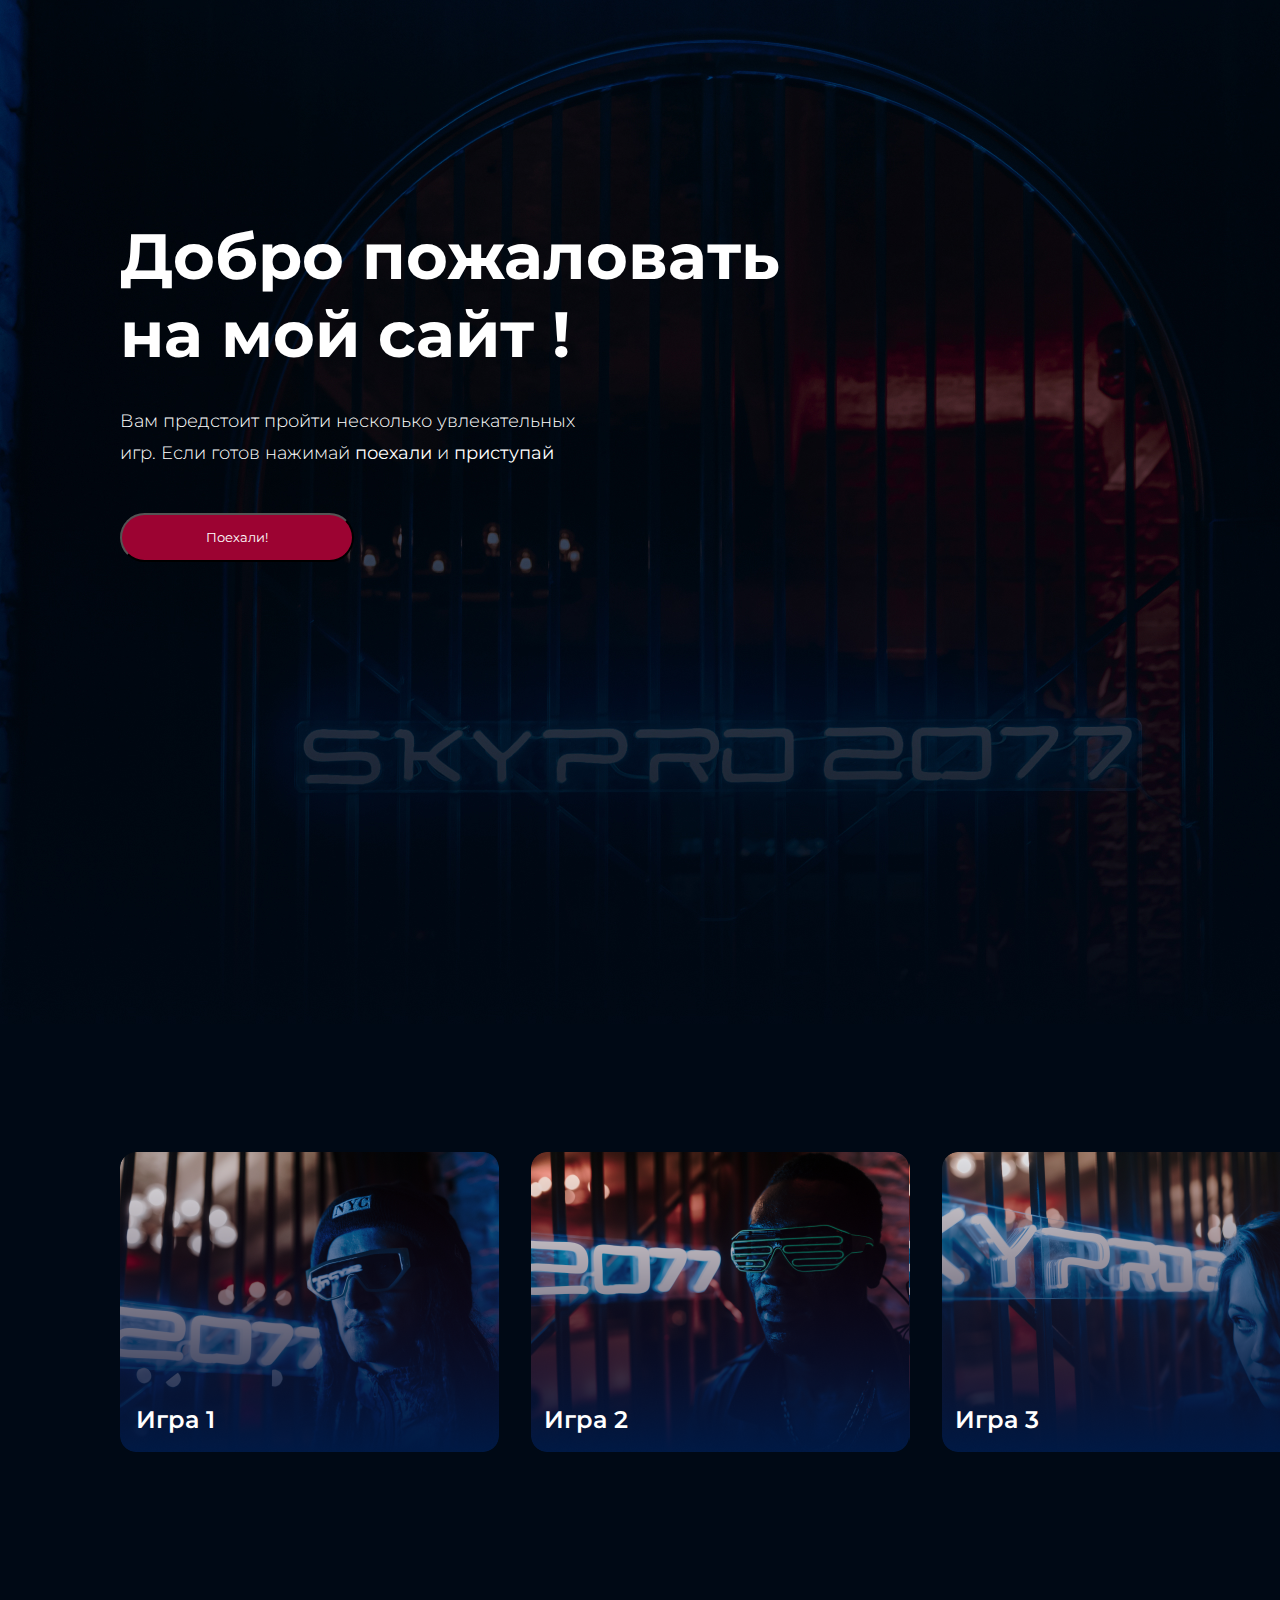
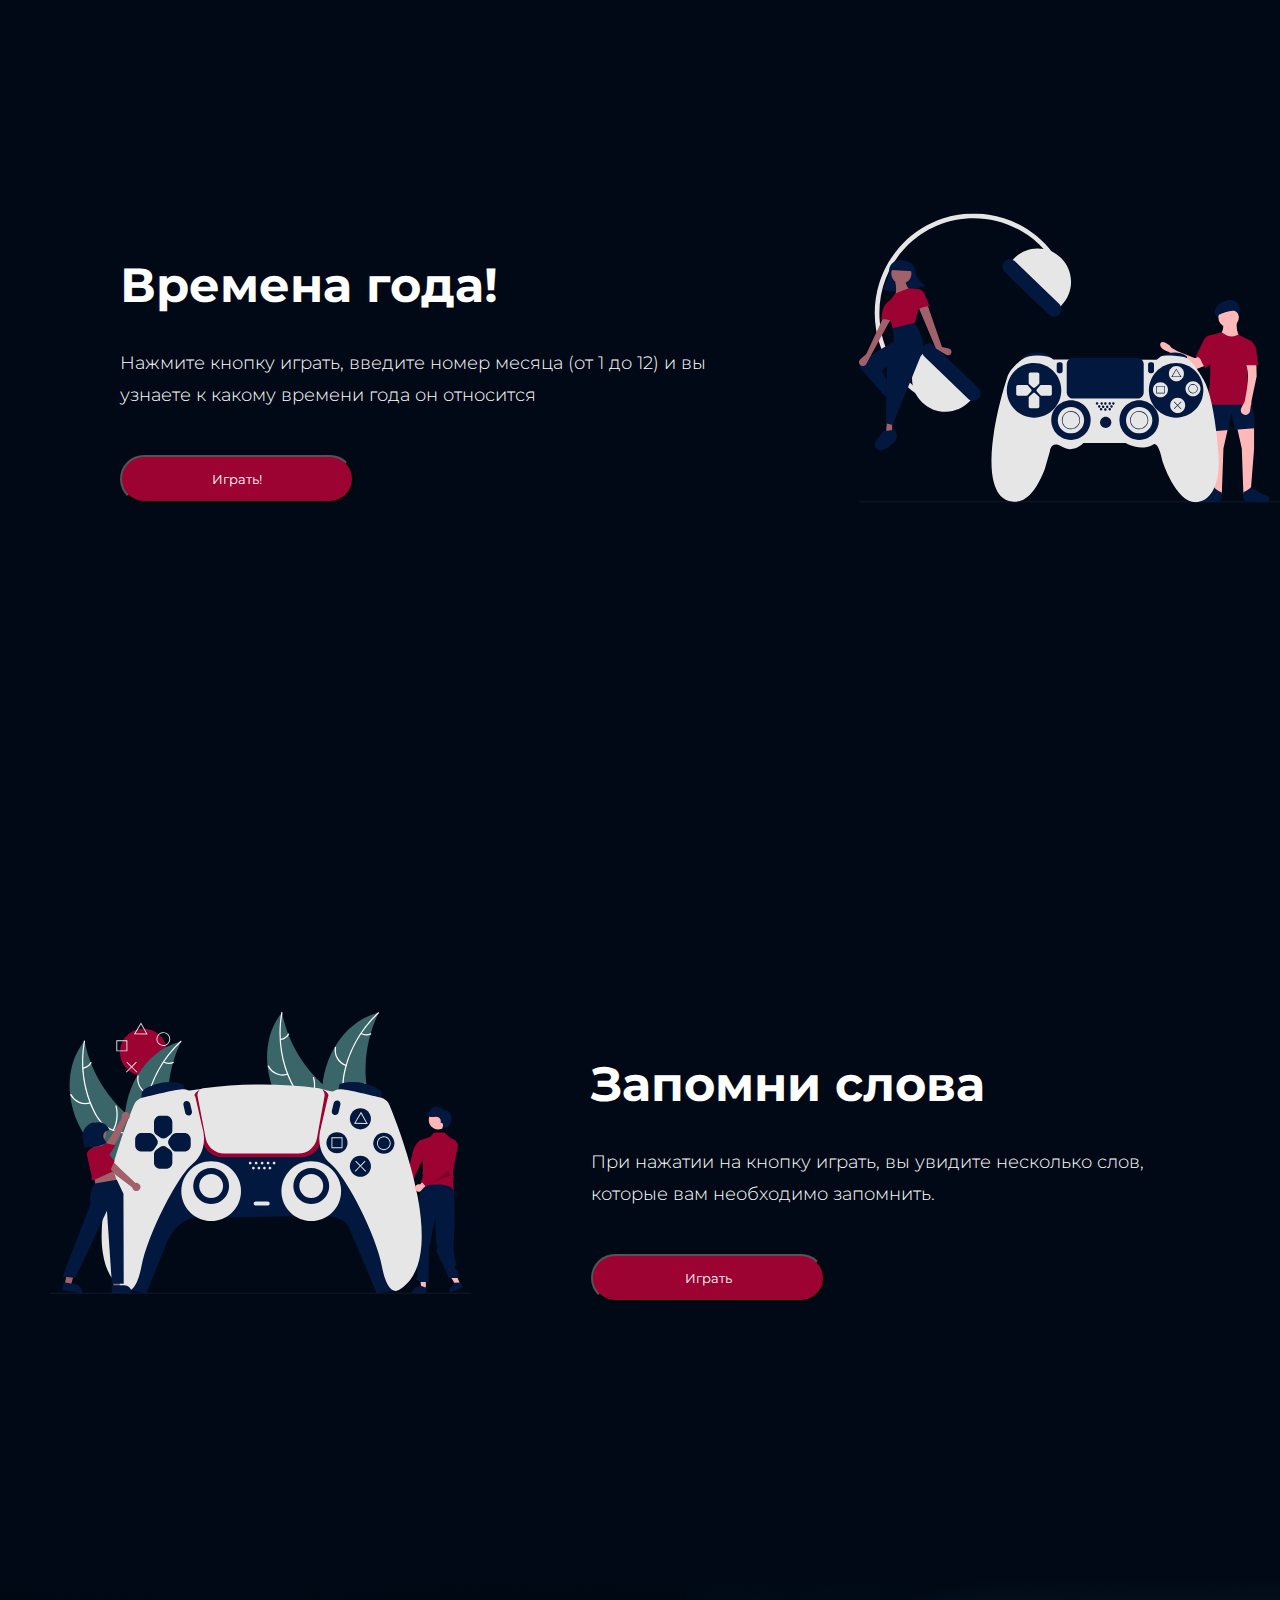
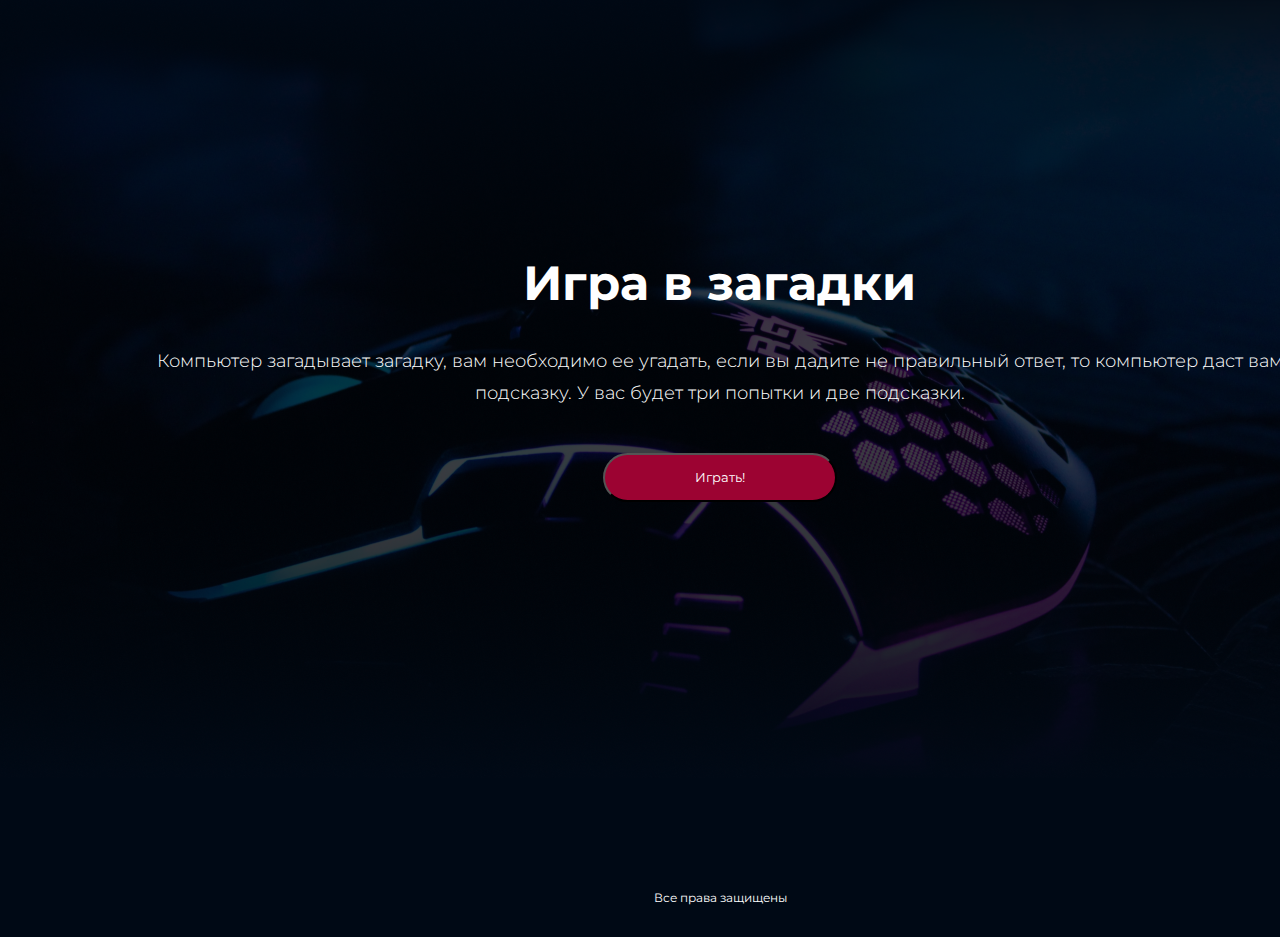
==== hw10/index.html @ 5b57091a "update files" ====
<!DOCTYPE html>
<html lang="en">
<head>
    <meta charset="UTF-8">
    <meta http-equiv="X-UA-Compatible" content="IE=edge">
    <meta name="viewport" content="width=device-width, initial-scale=1.0">
    <title>Базовый JS</title>
    <link rel="preconnect" href="https://fonts.googleapis.com">
    <link rel="preconnect" href="https://fonts.gstatic.com" crossorigin>
    <link href="https://fonts.googleapis.com/css2?family=Montserrat:wght@400;600&display=swap" rel="stylesheet">
    <link rel="stylesheet" href="style.css">
    
</head>

<body>
    <div class="top">
        <div class="top-content">
        <h1 class="top-main">Добро пожаловать на мой сайт !</h1>
        <div class="top-description">
        Вам предстоит пройти несколько увлекательных игр. 
        Если готов нажимай <b>поехали</b> и <b>приступай</b> 
        <button class="top_input">Поехали!</button>
    </div>
    </div>
    </div>

    <div class="main">
        <div class="main-content">
            <div class="main_item main_item_1">Игра 1</div> 
            <div class="main_item main_item_2">Игра 2</div> 
            <div class="main_item main_item_3">Игра 3</div> 
        </div>
    </div>

<div class="game1">
        <div class="top-game">
            <div class="top-game-content">
            <h2 class="top-game-main">Времена года!</h2>
            <div class="top-game-description">
                Нажмите кнопку играть, введите номер месяца 
                (от 1 до 12) и вы узнаете к какому времени 
                года он относится
            <button onclick="" class="top_input">Играть!</button>
            <script src="js/index.js"></script>
        </div>
    </div>
</div>

<div class="logo-game1">
        <svg viewBox="0 0 485 334" fill="none" xmlns="http://www.w3.org/2000/svg">
            <g clip-path="url(#clip0_700_26)">
            <path d="M416.377 139.54C423.062 146.577 430.52 147.7 438.752 142.909C435.298 137.353 434.475 131.309 435.396 124.942H419.36C420.071 130.537 419.88 135.746 416.377 139.54Z" fill="#FFB8B8"/>
            <path d="M442.854 323.699L451.431 319.208L455.16 271.671V246.592L435.396 246.218L440.989 271.297L442.854 323.699Z" fill="#FFB8B8"/>
            <path d="M417.992 323.699L409.415 319.208L405.686 271.671V246.592L425.45 246.218L419.856 271.297L417.992 323.699Z" fill="#FFB8B8"/>
            <path d="M404.817 251.832L425.7 249.961L429.056 230.871L433.158 249.587L455.906 248.089C456.403 238.994 455.141 229.634 452.177 220.016L402.206 218.893L404.817 251.832Z" fill="#03183F"/>
            <path d="M383.111 180.14L357.991 160.724C357.73 160.523 357.443 160.358 357.138 160.233L353.487 158.742C350.555 157.545 344.969 153.561 347.693 149.46C349.89 146.153 358.297 152.077 359.331 154.271C359.658 154.962 360.194 155.531 360.863 155.898L365.968 158.706C366.092 158.774 366.22 158.835 366.351 158.888L385.787 166.795C386.326 167.015 386.909 167.102 387.488 167.049C388.067 166.997 388.625 166.806 389.116 166.494L392.639 164.251C393.141 163.932 393.712 163.74 394.304 163.693C394.896 163.645 395.49 163.743 396.036 163.978C396.581 164.213 397.062 164.577 397.435 165.041C397.809 165.504 398.065 166.051 398.18 166.636L399.344 172.535C399.512 173.385 399.375 174.266 398.957 175.024C398.539 175.781 397.868 176.366 397.062 176.675L386.641 180.661C386.058 180.885 385.427 180.954 384.808 180.863C384.19 180.772 383.606 180.523 383.111 180.14Z" fill="#FFB8B8"/>
            <path d="M387.777 165.994C394.732 164.122 394.002 173.875 399.308 178.67L409.741 170.403L403.698 141.037C402.077 141.502 400.585 142.339 399.342 143.482C398.098 144.625 397.137 146.043 396.533 147.623L387.777 165.994Z" fill="#9C0332"/>
            <path d="M400.715 220.765H453.296C444.786 197.747 445.615 174.074 452.86 149.95C452.982 149.549 452.961 149.118 452.8 148.732C452.639 148.346 452.349 148.028 451.98 147.833L436.887 139.915C430.963 143.784 424.596 142.595 417.869 137.294L401.46 141.786C405.927 168.713 406.054 195.087 400.715 220.765Z" fill="#9C0332"/>
            <path d="M413.862 332.491L391.95 333.423C390.996 333.464 390.06 333.149 389.324 332.539C388.587 331.928 388.102 331.066 387.96 330.118C387.818 329.161 388.036 328.184 388.574 327.381C389.111 326.577 389.928 326.003 390.865 325.773L394.582 324.858L409.19 316.36C411.354 318.609 414.334 320.511 417.977 322.131L418.02 328.106C418.028 329.235 417.599 330.323 416.824 331.141C416.048 331.959 414.986 332.443 413.862 332.491Z" fill="#03183F"/>
            <path d="M484.783 333.5H0.176254V332.298H485L484.783 333.5Z" fill="#3F3D56" fill-opacity="0.4"/>
            <path d="M446.801 332.157L468.714 333.089C469.668 333.13 470.604 332.815 471.34 332.204C472.077 331.594 472.562 330.732 472.704 329.784C472.846 328.827 472.628 327.85 472.09 327.047C471.553 326.243 470.736 325.669 469.799 325.439L466.082 324.524L451.474 316.026C449.31 318.275 446.33 320.177 442.687 321.797L442.644 327.772C442.636 328.901 443.065 329.989 443.84 330.807C444.616 331.625 445.677 332.109 446.801 332.157Z" fill="#03183F"/>
            <path d="M425.7 131.68C432.291 131.68 437.633 126.317 437.633 119.702C437.633 113.087 432.291 107.724 425.7 107.724C419.109 107.724 413.767 113.087 413.767 119.702C413.767 126.317 419.109 131.68 425.7 131.68Z" fill="#FFB8B8"/>
            <path d="M444.346 217.022L440.403 224.716C440.056 225.395 439.855 226.14 439.814 226.903C439.774 227.665 439.895 228.428 440.169 229.14C440.443 229.852 440.864 230.498 441.404 231.036C441.945 231.573 442.592 231.989 443.305 232.257C444.058 232.541 444.866 232.652 445.668 232.581C446.47 232.511 447.246 232.261 447.939 231.85C448.633 231.438 449.225 230.877 449.674 230.206C450.122 229.535 450.416 228.771 450.532 227.972L452.177 216.648L458.144 188.2L457.771 173.977H445.838C449.908 184.556 447.889 200.16 444.346 217.022Z" fill="#FFB8B8"/>
            <path d="M443.973 175.474H460.008L457.681 157.822C457.365 155.428 456.457 153.152 455.04 151.201C453.622 149.25 451.741 147.686 449.567 146.652L443.973 175.474Z" fill="#9C0332"/>
            <path d="M438.387 113.104C438.625 111.504 438.525 109.872 438.093 108.313C437.661 106.755 436.906 105.305 435.879 104.058C433.843 101.64 430.43 99.6609 424.768 100.595C412.415 102.632 408.853 112.954 410.063 115.55C411.273 118.146 414.983 124.164 414.983 124.164C414.983 124.164 412.26 118.207 415.215 116.994C418.17 115.782 429.605 111.005 433.597 113.157C434.726 113.726 435.686 114.586 436.377 115.649C437.068 116.711 437.466 117.939 437.531 119.206L438.387 113.104Z" fill="#03183F"/>
            <path d="M234.139 63.2548L229.341 65.6983C223.815 54.776 216.493 44.867 207.685 36.3878C164.426 -5.35464 95.3993 -3.98991 53.812 39.43C12.2248 82.8499 13.5844 152.134 56.8429 193.877C65.0762 201.838 74.5085 208.445 84.7924 213.457L82.4453 218.316C66.1449 210.372 51.9618 198.649 41.0677 184.115C30.1737 169.581 22.8815 152.653 19.7936 134.731C16.7058 116.809 17.9109 98.4071 23.3094 81.045C28.708 63.6829 38.145 47.8594 50.8407 34.8818C63.5364 21.9042 79.1264 12.1451 96.3226 6.41078C113.519 0.676456 131.828 -0.868477 149.736 1.90363C167.645 4.67573 184.64 11.6853 199.316 22.3532C213.992 33.0211 225.928 47.041 234.139 63.2548Z" fill="#E6E6E6"/>
            <path d="M71.8174 163.721C64.7602 171.089 60.9081 180.97 61.1087 191.189C61.3092 201.407 65.5459 211.128 72.8867 218.211C80.2275 225.295 90.0711 229.161 100.252 228.96C110.433 228.759 120.117 224.506 127.174 217.138L133.784 210.237L78.4273 156.82L71.8174 163.721Z" fill="#E6E6E6"/>
            <path d="M74.7183 152.9C73.1474 154.544 72.2903 156.746 72.335 159.024C72.3797 161.301 73.3225 163.467 74.9566 165.048L125.73 214.042C127.366 215.621 129.561 216.483 131.831 216.438C134.1 216.393 136.259 215.445 137.832 213.802C139.406 212.16 140.264 209.957 140.22 207.679C140.175 205.401 139.23 203.234 137.594 201.655L86.8206 152.661C85.1829 151.084 82.989 150.224 80.7201 150.269C78.4513 150.314 76.2928 151.26 74.7183 152.9Z" fill="#03183F"/>
            <path d="M227.001 112.912L233.611 106.011C240.668 98.6427 244.52 88.7624 244.32 78.5435C244.119 68.3246 239.883 58.6042 232.542 51.5206C228.907 48.0132 224.619 45.2588 219.924 43.4145C215.229 41.5703 210.218 40.6723 205.176 40.772C194.996 40.9733 185.311 45.2258 178.254 52.5939L171.644 59.4952L227.001 112.912Z" fill="#E6E6E6"/>
            <path d="M167.596 55.9295C166.025 57.5734 165.168 59.7755 165.213 62.0528C165.258 64.3301 166.2 66.4966 167.835 68.0771L218.608 117.071C220.245 118.648 222.438 119.509 224.707 119.463C226.976 119.417 229.133 118.469 230.706 116.827C232.278 115.186 233.137 112.984 233.093 110.707C233.049 108.43 232.106 106.264 230.472 104.684L179.699 55.6903C178.061 54.1135 175.867 53.2533 173.598 53.2981C171.329 53.343 169.171 54.2893 167.596 55.9295Z" fill="#03183F"/>
            <path d="M189.014 169.153V165.173C189.014 165.173 206.32 155.402 220.381 165.173V168.791L189.014 169.153Z" fill="#03183F"/>
            <path d="M346.569 169.153V165.173C346.569 165.173 363.875 155.402 377.936 165.173V168.791L346.569 169.153Z" fill="#03183F"/>
            <path d="M240.932 168.792H223.986C223.986 168.792 219.66 163.725 205.239 164.087C190.817 164.449 187.933 168.792 187.933 168.792C187.933 168.792 173.692 178.381 170.447 190.324C170.447 190.324 152.961 242.977 152.6 284.232C152.24 325.487 168.103 331.277 176.396 332.362C184.688 333.448 199.47 332.001 213.891 295.45L220.021 274.099C220.021 274.099 221.102 261.433 234.082 269.395C247.061 277.356 258.598 265.052 258.598 265.052H307.271C307.271 265.052 323.495 275.185 338.277 267.224C338.277 267.224 344.045 259.624 349.453 285.318C349.453 285.318 366.038 338.153 391.636 332.724C417.234 327.296 414.35 283.146 414.35 283.146C414.35 283.146 410.925 215.655 396.864 191.771C396.864 191.771 383.344 166.982 374.33 165.896C374.33 165.896 354.861 162.278 347.29 165.535L342.964 169.153L240.932 168.792Z" fill="#E6E6E6"/>
            <path d="M201.633 235.74C218.957 235.74 233 221.644 233 204.256C233 186.868 218.957 172.772 201.633 172.772C184.31 172.772 170.266 186.868 170.266 204.256C170.266 221.644 184.31 235.74 201.633 235.74Z" fill="#03183F"/>
            <path d="M365.317 235.74C382.64 235.74 396.684 221.644 396.684 204.256C396.684 186.868 382.64 172.772 365.317 172.772C347.994 172.772 333.95 186.868 333.95 204.256C333.95 221.644 347.994 235.74 365.317 235.74Z" fill="#03183F"/>
            <path d="M207.099 197.235L202.917 200.948C202.563 201.261 202.107 201.434 201.635 201.434C201.163 201.434 200.707 201.261 200.353 200.948L196.164 197.235C195.959 197.054 195.795 196.832 195.682 196.582C195.568 196.333 195.509 196.062 195.508 195.788V185.572C195.509 185.056 195.713 184.562 196.077 184.198C196.441 183.833 196.934 183.629 197.447 183.629H205.83C206.343 183.628 206.836 183.832 207.2 184.195C207.564 184.559 207.769 185.053 207.77 185.568V195.781C207.767 196.057 207.706 196.33 207.591 196.581C207.475 196.832 207.307 197.055 207.099 197.235Z" fill="#E6E6E6"/>
            <path d="M207.099 211.273L202.917 207.564C202.563 207.251 202.107 207.078 201.635 207.078C201.163 207.078 200.707 207.251 200.353 207.564L196.164 211.277C195.959 211.458 195.795 211.68 195.682 211.93C195.568 212.179 195.509 212.45 195.508 212.724V222.929C195.507 223.445 195.71 223.939 196.072 224.304C196.435 224.669 196.927 224.875 197.44 224.876H205.83C206.343 224.877 206.836 224.673 207.2 224.309C207.564 223.946 207.769 223.452 207.77 222.936V212.728C207.767 212.451 207.706 212.179 207.591 211.928C207.475 211.677 207.307 211.454 207.099 211.273Z" fill="#E6E6E6"/>
            <path d="M194.642 209.749L198.341 205.544C198.653 205.189 198.825 204.731 198.825 204.258C198.825 203.784 198.653 203.327 198.341 202.971L194.642 198.766C194.462 198.561 194.24 198.396 193.991 198.282C193.743 198.169 193.473 198.109 193.2 198.108H183.033C182.519 198.109 182.027 198.314 181.664 198.679C181.301 199.044 181.097 199.539 181.097 200.055V208.468C181.096 208.984 181.299 209.478 181.661 209.843C182.024 210.209 182.516 210.414 183.029 210.415H193.204C193.477 210.412 193.746 210.351 193.994 210.237C194.242 210.122 194.463 209.956 194.642 209.749Z" fill="#E6E6E6"/>
            <path d="M208.628 209.749L204.936 205.541C204.623 205.186 204.451 204.728 204.451 204.254C204.451 203.78 204.623 203.323 204.936 202.968L208.635 198.763C208.815 198.557 209.037 198.392 209.286 198.278C209.534 198.165 209.804 198.106 210.077 198.104H220.244C220.758 198.103 221.25 198.307 221.614 198.671C221.978 199.034 222.183 199.528 222.184 200.044V208.465C222.185 208.98 221.982 209.475 221.619 209.84C221.257 210.205 220.765 210.411 220.251 210.412H210.081C209.805 210.411 209.534 210.352 209.283 210.238C209.032 210.124 208.809 209.957 208.628 209.749Z" fill="#E6E6E6"/>
            <path d="M244.177 261.433C256.721 261.433 266.89 251.226 266.89 238.635C266.89 226.044 256.721 215.836 244.177 215.836C231.632 215.836 221.463 226.044 221.463 238.635C221.463 251.226 231.632 261.433 244.177 261.433Z" fill="#03183F"/>
            <path d="M322.774 261.433C335.318 261.433 345.488 251.226 345.488 238.635C345.488 226.044 335.318 215.836 322.774 215.836C310.229 215.836 300.06 226.044 300.06 238.635C300.06 251.226 310.229 261.433 322.774 261.433Z" fill="#03183F"/>
            <path d="M244.177 253.834C252.54 253.834 259.319 247.029 259.319 238.635C259.319 230.241 252.54 223.436 244.177 223.436C235.814 223.436 229.034 230.241 229.034 238.635C229.034 247.029 235.814 253.834 244.177 253.834Z" fill="#E6E6E6"/>
            <path d="M244.177 249.129C242.109 249.129 240.087 248.514 238.368 247.361C236.648 246.208 235.308 244.569 234.517 242.651C233.726 240.733 233.519 238.623 233.922 236.587C234.325 234.552 235.321 232.682 236.783 231.214C238.246 229.746 240.109 228.747 242.137 228.342C244.165 227.937 246.267 228.145 248.178 228.939C250.088 229.733 251.721 231.078 252.87 232.804C254.019 234.53 254.632 236.559 254.632 238.635C254.629 241.417 253.526 244.085 251.566 246.052C249.606 248.02 246.949 249.126 244.177 249.129ZM244.177 228.864C242.251 228.864 240.369 229.437 238.768 230.511C237.168 231.584 235.92 233.11 235.183 234.896C234.446 236.681 234.254 238.646 234.629 240.541C235.005 242.436 235.932 244.177 237.293 245.544C238.655 246.91 240.389 247.841 242.278 248.218C244.166 248.595 246.123 248.401 247.902 247.662C249.681 246.922 251.201 245.67 252.271 244.063C253.34 242.456 253.911 240.567 253.911 238.635C253.908 236.044 252.882 233.561 251.057 231.729C249.232 229.897 246.758 228.867 244.177 228.864Z" fill="#03183F"/>
            <path d="M322.774 253.834C331.137 253.834 337.916 247.029 337.916 238.635C337.916 230.241 331.137 223.436 322.774 223.436C314.411 223.436 307.631 230.241 307.631 238.635C307.631 247.029 314.411 253.834 322.774 253.834Z" fill="#E6E6E6"/>
            <path d="M322.774 249.129C320.706 249.129 318.684 248.514 316.965 247.361C315.246 246.208 313.905 244.569 313.114 242.651C312.323 240.733 312.116 238.623 312.519 236.587C312.923 234.552 313.918 232.682 315.381 231.214C316.843 229.746 318.706 228.747 320.734 228.342C322.762 227.937 324.864 228.145 326.775 228.939C328.685 229.733 330.318 231.078 331.467 232.804C332.616 234.53 333.229 236.559 333.229 238.635C333.226 241.417 332.124 244.085 330.163 246.052C328.203 248.019 325.546 249.126 322.774 249.129ZM322.774 228.864C320.848 228.864 318.966 229.437 317.366 230.511C315.765 231.584 314.517 233.11 313.78 234.896C313.043 236.681 312.851 238.646 313.226 240.541C313.602 242.436 314.529 244.177 315.89 245.544C317.252 246.91 318.986 247.841 320.875 248.218C322.763 248.595 324.72 248.401 326.499 247.662C328.278 246.922 329.798 245.67 330.868 244.063C331.937 242.456 332.508 240.567 332.508 238.635C332.505 236.044 331.479 233.561 329.654 231.729C327.829 229.897 325.355 228.867 322.774 228.864Z" fill="#03183F"/>
            <path d="M284.196 247.682C287.78 247.682 290.686 244.765 290.686 241.168C290.686 237.57 287.78 234.654 284.196 234.654C280.612 234.654 277.707 237.57 277.707 241.168C277.707 244.765 280.612 247.682 284.196 247.682Z" fill="#03183F"/>
            <path d="M274.278 220.848C275.06 220.848 275.695 220.212 275.695 219.426C275.695 218.641 275.06 218.004 274.278 218.004C273.495 218.004 272.861 218.641 272.861 219.426C272.861 220.212 273.495 220.848 274.278 220.848Z" fill="#03183F"/>
            <path d="M279.585 220.848C280.367 220.848 281.002 220.212 281.002 219.426C281.002 218.641 280.367 218.004 279.585 218.004C278.802 218.004 278.168 218.641 278.168 219.426C278.168 220.212 278.802 220.848 279.585 220.848Z" fill="#03183F"/>
            <path d="M278.878 227.597C279.661 227.597 280.295 226.961 280.295 226.175C280.295 225.39 279.661 224.753 278.878 224.753C278.096 224.753 277.461 225.39 277.461 226.175C277.461 226.961 278.096 227.597 278.878 227.597Z" fill="#03183F"/>
            <path d="M283.836 227.778C284.632 227.778 285.278 227.13 285.278 226.331C285.278 225.531 284.632 224.883 283.836 224.883C283.039 224.883 282.394 225.531 282.394 226.331C282.394 227.13 283.039 227.778 283.836 227.778Z" fill="#03183F"/>
            <path d="M288.786 227.597C289.568 227.597 290.203 226.961 290.203 226.175C290.203 225.39 289.568 224.753 288.786 224.753C288.003 224.753 287.369 225.39 287.369 226.175C287.369 226.961 288.003 227.597 288.786 227.597Z" fill="#03183F"/>
            <path d="M276.755 224.402C277.537 224.402 278.172 223.765 278.172 222.98C278.172 222.194 277.537 221.558 276.755 221.558C275.972 221.558 275.338 222.194 275.338 222.98C275.338 223.765 275.972 224.402 276.755 224.402Z" fill="#03183F"/>
            <path d="M281.312 224.521C282.108 224.521 282.754 223.873 282.754 223.074C282.754 222.274 282.108 221.626 281.312 221.626C280.515 221.626 279.87 222.274 279.87 223.074C279.87 223.873 280.515 224.521 281.312 224.521Z" fill="#03183F"/>
            <path d="M285.999 224.521C286.795 224.521 287.441 223.873 287.441 223.074C287.441 222.274 286.795 221.626 285.999 221.626C285.202 221.626 284.557 222.274 284.557 223.074C284.557 223.873 285.202 224.521 285.999 224.521Z" fill="#03183F"/>
            <path d="M290.909 224.402C291.692 224.402 292.326 223.765 292.326 222.98C292.326 222.194 291.692 221.558 290.909 221.558C290.127 221.558 289.493 222.194 289.493 222.98C289.493 223.765 290.127 224.402 290.909 224.402Z" fill="#03183F"/>
            <path d="M283.836 220.903C284.632 220.903 285.278 220.254 285.278 219.455C285.278 218.656 284.632 218.008 283.836 218.008C283.039 218.008 282.394 218.656 282.394 219.455C282.394 220.254 283.039 220.903 283.836 220.903Z" fill="#03183F"/>
            <path d="M288.883 220.903C289.68 220.903 290.325 220.254 290.325 219.455C290.325 218.656 289.68 218.008 288.883 218.008C288.087 218.008 287.441 218.656 287.441 219.455C287.441 220.254 288.087 220.903 288.883 220.903Z" fill="#03183F"/>
            <path d="M293.033 220.848C293.815 220.848 294.45 220.212 294.45 219.426C294.45 218.641 293.815 218.004 293.033 218.004C292.25 218.004 291.616 218.641 291.616 219.426C291.616 220.212 292.25 220.848 293.033 220.848Z" fill="#03183F"/>
            <path d="M230.296 171.876C229.629 171.877 228.99 172.143 228.518 172.616C228.046 173.089 227.781 173.731 227.78 174.401V182C227.781 182.67 228.046 183.312 228.518 183.785C228.99 184.258 229.629 184.524 230.296 184.525H232.099C232.765 184.524 233.405 184.258 233.876 183.785C234.348 183.312 234.613 182.67 234.614 182V174.401C234.613 173.731 234.348 173.089 233.876 172.616C233.405 172.143 232.765 171.877 232.099 171.876H230.296Z" fill="#03183F"/>
            <path d="M335.573 171.876C334.906 171.876 334.266 172.143 333.795 172.616C333.323 173.089 333.058 173.731 333.057 174.401V182C333.058 182.67 333.323 183.312 333.795 183.785C334.266 184.258 334.906 184.524 335.573 184.525H337.375C338.042 184.524 338.682 184.258 339.153 183.785C339.625 183.312 339.89 182.67 339.891 182V174.401C339.89 173.731 339.625 173.089 339.153 172.616C338.682 172.143 338.042 171.876 337.375 171.876H335.573Z" fill="#03183F"/>
            <path d="M365.678 193.761C370.457 193.761 374.331 189.873 374.331 185.076C374.331 180.279 370.457 176.391 365.678 176.391C360.899 176.391 357.025 180.279 357.025 185.076C357.025 189.873 360.899 193.761 365.678 193.761Z" fill="#E6E6E6"/>
            <path d="M347.29 212.217C352.069 212.217 355.943 208.329 355.943 203.532C355.943 198.736 352.069 194.847 347.29 194.847C342.511 194.847 338.637 198.736 338.637 203.532C338.637 208.329 342.511 212.217 347.29 212.217Z" fill="#E6E6E6"/>
            <path d="M384.786 211.132C389.565 211.132 393.439 207.243 393.439 202.447C393.439 197.65 389.565 193.761 384.786 193.761C380.007 193.761 376.133 197.65 376.133 202.447C376.133 207.243 380.007 211.132 384.786 211.132Z" fill="#E6E6E6"/>
            <path d="M367.12 230.312C371.899 230.312 375.773 226.423 375.773 221.626C375.773 216.83 371.899 212.941 367.12 212.941C362.341 212.941 358.467 216.83 358.467 221.626C358.467 226.423 362.341 230.312 367.12 230.312Z" fill="#E6E6E6"/>
            <path d="M246.61 166.809C244.677 166.812 242.823 167.584 241.456 168.956C240.089 170.328 239.32 172.189 239.318 174.129V206.518C239.32 208.458 240.089 210.319 241.456 211.691C242.823 213.063 244.677 213.835 246.61 213.838H320.7C322.634 213.835 324.487 213.063 325.855 211.691C327.222 210.319 327.991 208.458 327.993 206.518V174.129C327.991 172.189 327.222 170.328 325.855 168.956C324.487 167.584 322.634 166.812 320.7 166.809H246.61Z" fill="#03183F"/>
            <path d="M371.556 189.057H359.822L365.487 179.31L371.556 189.057ZM361.078 188.333H370.255L365.508 180.71L361.078 188.333Z" fill="#03183F"/>
            <path d="M352.158 207.875H342.423V199.19H352.158V207.875ZM343.144 207.151H351.437V199.913H343.144V207.151Z" fill="#03183F"/>
            <path d="M384.786 207.875C383.717 207.875 382.671 207.556 381.782 206.96C380.892 206.363 380.199 205.516 379.79 204.524C379.38 203.532 379.273 202.441 379.482 201.388C379.691 200.335 380.206 199.367 380.962 198.608C381.718 197.849 382.682 197.332 383.731 197.123C384.78 196.913 385.867 197.021 386.856 197.431C387.844 197.842 388.689 198.538 389.283 199.431C389.877 200.323 390.194 201.373 390.194 202.446C390.193 203.886 389.622 205.265 388.608 206.283C387.595 207.301 386.22 207.873 384.786 207.875ZM384.786 197.742C383.859 197.742 382.953 198.018 382.182 198.535C381.411 199.052 380.811 199.787 380.456 200.646C380.101 201.506 380.008 202.452 380.189 203.364C380.37 204.277 380.816 205.115 381.472 205.773C382.127 206.431 382.963 206.879 383.872 207.061C384.781 207.242 385.723 207.149 386.58 206.793C387.436 206.437 388.168 205.834 388.683 205.06C389.198 204.286 389.473 203.377 389.473 202.446C389.472 201.199 388.977 200.003 388.099 199.121C387.22 198.24 386.029 197.743 384.786 197.742Z" fill="#03183F"/>
            <path d="M363.229 217.299L362.719 217.811L370.831 225.953L371.341 225.442L363.229 217.299Z" fill="#03183F"/>
            <path d="M371.016 217.293L362.725 225.256L363.223 225.779L371.515 217.816L371.016 217.293Z" fill="#03183F"/>
            <path d="M76.6379 84.1163C56.9526 89.5636 35.3964 93.6643 27.6724 87.3026C31.9013 80.2361 34.3405 73.2711 34.5474 66.4326C34.594 63.3037 35.8566 60.3168 38.0659 58.1089C39.5285 56.6906 41.2939 55.6256 43.2281 54.9947C45.1622 54.3639 47.2141 54.1838 49.228 54.4682L54.3368 55.1878C54.5088 55.212 54.6799 55.2395 54.8501 55.2703C57.3022 55.7366 59.5473 56.962 61.2702 58.7744C62.9931 60.5868 64.1073 62.8953 64.4564 65.3758C65.5327 72.791 69.1522 79.2105 76.6379 84.1163Z" fill="#03183F"/>
            <path d="M95.6268 154.467L103.28 156.051C103.864 156.171 104.415 156.422 104.891 156.783C105.367 157.144 105.757 157.607 106.033 158.138C106.309 158.669 106.463 159.256 106.485 159.854C106.507 160.453 106.395 161.049 106.159 161.599C105.931 162.131 105.591 162.607 105.163 162.995C104.736 163.383 104.229 163.674 103.68 163.849C103.13 164.023 102.549 164.077 101.976 164.006C101.404 163.935 100.853 163.742 100.362 163.439L88.6559 156.212L68.7724 109.295L79.071 106.305L95.6268 154.467Z" fill="#A0616A"/>
            <path d="M41.1101 216.03L35.3156 217.722L30.9294 208.629L35.3897 206.296L41.1101 216.03Z" fill="#A0616A"/>
            <path d="M38.1659 254.987L31.0562 253.097L32.1692 240.837L38.2878 241.215L38.1659 254.987Z" fill="#A0616A"/>
            <path d="M38.9074 207.531L31.3772 212.505L2.41556 179.623C1.78735 178.91 1.32345 178.067 1.05686 177.153C0.790277 176.239 0.72756 175.278 0.873163 174.337C1.01877 173.397 1.36911 172.5 1.89929 171.71C2.42946 170.921 3.12643 170.259 3.94061 169.77L40.0197 148.132L45.5457 164.065L26.7592 181.76L38.9074 207.531Z" fill="#03183F"/>
            <path d="M45.2488 224.743C45.23 224.767 45.2111 224.792 45.1921 224.817C44.7108 227.645 43.8656 230.225 41.9779 232.093C41.4183 233.359 40.4134 234.375 39.1552 234.945C37.8969 235.516 36.4734 235.601 35.1565 235.185C33.9146 234.792 32.8471 233.979 32.1366 232.884C31.4261 231.788 31.1168 230.479 31.2615 229.181L32.6686 216.557C36.044 215.778 38.6183 213.851 39.9213 210.103L43.2017 212.345C44.1725 213.004 44.9994 213.854 45.6321 214.843C46.2647 215.833 46.6898 216.942 46.8814 218.102C47.0729 219.262 47.027 220.449 46.7463 221.591C46.4656 222.733 45.9561 223.805 45.2488 224.743Z" fill="#03183F"/>
            <path d="M48.8186 81.4129C55.2196 81.4129 60.4087 76.2045 60.4087 69.7796C60.4087 63.3547 55.2196 58.1463 48.8186 58.1463C42.4176 58.1463 37.2286 63.3547 37.2286 69.7796C37.2286 76.2045 42.4176 81.4129 48.8186 81.4129Z" fill="#A0616A"/>
            <path d="M58.8556 88.3765L40.584 103.565L39.1609 97.3133L42.3501 92.4337C43.2352 87.6462 42.6638 82.3669 41.1429 76.767L53.0639 76.7779C53.5785 81.3033 55.3338 85.2511 58.8556 88.3765Z" fill="#A0616A"/>
            <path d="M63.9998 128.219L39.333 135.76L37.414 126.955C32.7913 120.725 30.7818 115.038 33.8061 110.399L32.2842 103.416C36.6499 99.9654 40.083 96.4354 41.9681 92.7727L57.1447 86.8204L68.3016 87.5094L71.5961 98.5912L63.9998 128.219Z" fill="#9C0332"/>
            <path d="M81.5239 107.544C76.2659 107.488 71.12 109.071 66.7958 112.074L68.3016 87.5094C69.83 87.7143 71.279 88.3151 72.5059 89.2526C73.7329 90.1901 74.6955 91.4321 75.2991 92.8564L81.5239 107.544Z" fill="#9C0332"/>
            <path d="M38.8302 244.149L31.001 242.215L32.1534 175.443L42.6665 163.887L40.3132 149.237L38.7904 132.826L64.4704 126.435C73.1504 142.254 78.3968 156.637 70.7386 165.621L38.8302 244.149Z" fill="#03183F"/>
            <path d="M37.032 266.694C36.9968 266.708 36.9617 266.722 36.9265 266.735C34.6531 269.385 32.1553 271.545 29.0149 272.305C27.6374 273.275 25.9523 273.701 24.2814 273.503C22.6105 273.305 21.0709 272.496 19.9564 271.231C18.9054 270.038 18.3001 268.515 18.244 266.923C18.1879 265.331 18.6845 263.77 19.6489 262.505L29.0222 250.211C33.0341 251.527 36.9283 251.139 40.6358 248.048L42.6568 252.459C43.2582 253.758 43.5894 255.167 43.6302 256.6C43.671 258.032 43.4206 259.458 42.8943 260.79C42.3679 262.123 41.5766 263.333 40.5687 264.348C39.5608 265.363 38.3574 266.162 37.032 266.694Z" fill="#03183F"/>
            <path d="M8.43183 162.498L1.55987 168.404C0.989616 168.894 0.551842 169.52 0.287144 170.226C0.0224452 170.931 -0.060616 171.692 0.0456582 172.437C0.151932 173.183 0.444105 173.89 0.895089 174.493C1.34607 175.095 1.94127 175.574 2.62552 175.884C3.65559 176.35 4.82377 176.407 5.8939 176.042C6.96403 175.677 7.85628 174.919 8.39029 173.919L13.3597 164.616L36.1491 122.872L27.578 121.255L8.43183 162.498Z" fill="#A0616A"/>
            <path d="M37.5223 124.045C33.0711 122.696 28.9015 121.902 25.6678 122.95C26.3457 114.531 27.7427 107.01 32.2842 103.416L38.7402 104.177L37.5223 124.045Z" fill="#9C0332"/>
            <path d="M61.7571 67.0821L36.9682 65.5511L37.2733 60.5749C45.9265 54.7183 54.1895 55.2286 62.0622 62.1058L61.7571 67.0821Z" fill="#03183F"/>
            </g>
            <defs>
            <clipPath id="clip0_700_26">
            <rect width="485" height="333" fill="white" transform="translate(0 0.5)"/>
            </clipPath>
            </defs>
            </svg>
        </div>
</div>


<div class="game2">
        <div class="logo-game2">
            <svg viewBox="0 0 481 322" fill="none" xmlns="http://www.w3.org/2000/svg">
                <g clip-path="url(#clip0_1058_448)">
                <path d="M468.717 311.028L463.966 313.057L453.897 295.651L460.909 292.656L468.717 311.028Z" fill="#FFB6B6"/>
                <path d="M429.462 315.535L424.299 315.535L421.842 295.564H429.463L429.462 315.535Z" fill="#FFB6B6"/>
                <path d="M429.644 320.936L413.765 320.936V320.735C413.766 319.091 414.417 317.515 415.576 316.353C416.735 315.19 418.307 314.538 419.946 314.537H419.946L422.847 312.331L428.258 314.538L429.644 314.538L429.644 320.936Z" fill="#03183F"/>
                <path d="M471.605 314.486L456.998 320.728L456.919 320.542C456.276 319.03 456.259 317.324 456.871 315.8C457.483 314.275 458.673 313.056 460.181 312.412L460.182 312.411L461.987 309.241L467.828 309.144L469.103 308.599L471.605 314.486Z" fill="#03183F"/>
                <path d="M424.397 197.34L416.55 245.255L418.685 252.395L415.883 257.452L419.998 301.862L418.328 305.55L422.995 308.436H432.493L432.997 268.231L435.343 262.328V259.075L440.119 234.559L440.998 262.602L442.388 268.514L441.221 272.724L442.745 275.673L455.813 303.809H466.463L465.639 297.446C467.547 296.477 462.774 293.646 462.316 291.551L463.884 288.013L462.316 281.33L460.878 268.272L462.394 240.707L461.681 203.588C458.105 198.781 454.138 195.073 449.222 194.035L424.397 197.34Z" fill="#03183F"/>
                <path d="M443.508 134.24C449.452 134.24 454.27 129.408 454.27 123.448C454.27 117.488 449.452 112.656 443.508 112.656C437.564 112.656 432.745 117.488 432.745 123.448C432.745 129.408 437.564 134.24 443.508 134.24Z" fill="#FFB6B6"/>
                <path d="M399.134 208.661C398.999 208.055 398.999 207.427 399.134 206.821C399.268 206.215 399.533 205.645 399.91 205.153C400.288 204.661 400.768 204.258 401.318 203.972C401.867 203.686 402.473 203.524 403.091 203.498L407.427 189.046L412.439 195.066L407.554 207.867C407.528 208.912 407.121 209.912 406.41 210.676C405.699 211.44 404.733 211.916 403.695 212.014C402.657 212.112 401.62 211.825 400.779 211.207C399.938 210.589 399.353 209.683 399.134 208.661Z" fill="#FFB6B6"/>
                <path d="M427.258 149.258L425.315 145.698L422.811 146.536C422.811 146.536 420.047 148.325 416.177 155.076C414.387 158.199 410.517 178.223 410.517 178.223L401.473 202.237L410.694 203.801L418.387 184.01L427.307 165.07L427.258 149.258Z" fill="#9C0332"/>
                <path d="M443.109 197.189C450.687 197.189 458.333 198.685 461.464 204.034C461.382 202.871 461.177 200.854 460.964 199.004L460.18 194.033L460.974 189.475L462.023 188.423L460.144 186.539L461.426 177.025L465.657 154.612C465.989 152.848 465.73 151.025 464.921 149.424C464.113 147.823 462.799 146.536 461.185 145.761L457.119 143.801L450.529 137.671L438.608 137.582L434.719 142.652L424.481 146.139L426.199 181.788L425.073 184.423C425.325 184.656 425.858 185.153 426.146 185.473C426.554 185.925 426.034 188.256 425.688 189.605L425.212 193.198L426.71 194.272L424.763 196.578L424.374 199.506C426.307 199.047 434.666 197.189 443.109 197.189Z" fill="#9C0332"/>
                <path d="M446.261 133.712C446.307 133.61 446.353 133.508 446.399 133.406C446.381 133.407 446.364 133.409 446.346 133.41L446.261 133.712Z" fill="#03183F"/>
                <path d="M454.57 113.147C454.059 112.663 453.394 112.375 452.693 112.333C451.997 112.356 451.291 112.986 451.436 113.669C450.157 111.4 448.123 109.654 445.689 108.739C443.255 107.824 440.577 107.797 438.126 108.665C436.396 109.277 434.7 110.501 434.302 112.296C434.264 112.768 434.123 113.225 433.891 113.637C433.69 113.857 433.429 114.014 433.141 114.087C432.852 114.16 432.548 114.147 432.267 114.05L432.25 114.045C432.154 114.012 432.05 114.008 431.952 114.035C431.853 114.062 431.765 114.118 431.699 114.196C431.633 114.273 431.592 114.369 431.58 114.47C431.569 114.572 431.588 114.674 431.636 114.764L432.125 115.68C431.508 115.818 430.867 115.804 430.256 115.64C430.155 115.613 430.048 115.619 429.95 115.655C429.851 115.692 429.767 115.759 429.708 115.846C429.649 115.932 429.618 116.035 429.619 116.141C429.621 116.246 429.655 116.348 429.717 116.433C430.53 117.549 431.592 118.459 432.818 119.09C434.044 119.722 435.4 120.058 436.778 120.072C438.734 120.06 440.709 119.384 442.613 119.835C443.349 120.01 444.037 120.347 444.626 120.823C445.215 121.299 445.691 121.901 446.018 122.585C446.344 123.269 446.514 124.018 446.515 124.777C446.516 125.535 446.347 126.284 446.021 126.969C446.606 126.328 447.736 126.48 448.334 127.108C448.61 127.445 448.813 127.835 448.932 128.253C449.051 128.672 449.084 129.111 449.027 129.542C448.867 130.864 448.476 132.148 447.871 133.333C450.183 133.262 452.418 132.48 454.273 131.095C456.129 129.709 457.516 127.786 458.246 125.584C458.977 123.383 459.016 121.01 458.358 118.786C457.701 116.562 456.378 114.593 454.57 113.147H454.57Z" fill="#03183F"/>
                <path d="M106.736 72.8543C121.514 72.8543 133.494 60.8417 133.494 46.0234C133.494 31.2051 121.514 19.1925 106.736 19.1925C91.9581 19.1925 79.9782 31.2051 79.9782 46.0234C79.9782 60.8417 91.9581 72.8543 106.736 72.8543Z" fill="#9C0332"/>
                <path d="M31.5305 125.837C18.1042 96.0585 18.5993 58.3124 39.4363 33.1837C46.4075 68.0287 65.4456 99.2782 93.1823 121.403C103.91 129.897 116.724 138.224 119.654 151.611C121.478 159.941 118.893 168.752 114.425 176.008C109.956 183.264 103.727 189.233 97.5687 195.116L96.8778 197.129C70.0816 178.526 44.9567 155.616 31.5305 125.837Z" fill="#3A6569"/>
                <path d="M40.0163 33.5471C35.2209 59.8773 38.7833 87.9143 50.4391 112.038C52.959 117.253 55.968 122.324 59.9965 126.519C64.0269 130.715 68.8457 133.357 74.3892 134.98C79.4571 136.463 84.8123 137.393 89.4323 140.086C94.3019 142.924 97.324 147.688 98.5013 153.15C99.9417 159.833 98.9014 166.637 97.6534 173.255C96.2678 180.603 94.7125 188.213 96.7204 195.6C96.9636 196.495 95.5645 196.821 95.3216 195.927C91.8282 183.076 98.6202 170.401 97.6708 157.48C97.2278 151.451 94.9701 145.519 89.8147 142.026C85.3065 138.971 79.7849 138.008 74.6407 136.55C69.2391 135.02 64.3881 132.681 60.2603 128.803C56.0377 124.835 52.8247 119.872 50.1829 114.744C44.2248 103.179 40.2972 90.4376 38.2192 77.609C35.8297 62.8642 35.9732 47.8182 38.6435 33.122C38.8092 32.2125 40.1808 32.6435 40.0162 33.5471H40.0163Z" fill="white"/>
                <path d="M46.2378 104.397C41.8881 105.795 37.1845 105.597 32.967 103.838C28.7495 102.079 25.2927 98.8748 23.214 94.7965C22.7962 93.9699 24.0577 93.2801 24.476 94.1078C26.4047 97.9091 29.625 100.894 33.5557 102.523C37.4864 104.153 41.8685 104.32 45.9111 102.994C46.79 102.707 47.1116 104.111 46.2378 104.397H46.2378Z" fill="white"/>
                <path d="M71.7209 134.567C76.0673 126.28 77.1393 116.656 74.7232 107.612C74.4831 106.716 75.8821 106.39 76.122 107.284C78.6187 116.7 77.4828 126.714 72.9409 135.327C72.5074 136.148 71.2897 135.383 71.7208 134.567H71.7209Z" fill="white"/>
                <path d="M37.6762 63.3321C39.4716 63.1429 41.192 62.5095 42.6829 61.4888C44.1739 60.4681 45.3886 59.0921 46.2182 57.4843C46.641 56.6586 47.8584 57.4242 47.4382 58.2445C46.5135 60.0166 45.1701 61.5346 43.5253 62.666C41.8805 63.7973 39.9845 64.5076 38.0028 64.7347C37.8178 64.7718 37.6257 64.7369 37.4654 64.637C37.3052 64.5372 37.1889 64.3799 37.1401 64.1971C37.0978 64.0112 37.1304 63.816 37.2307 63.6541C37.3311 63.4921 37.4912 63.3764 37.6762 63.3321V63.3321Z" fill="white"/>
                <path d="M149.785 33.4755C149.536 33.9986 149.286 34.5217 149.043 35.0556C145.725 42.1063 142.985 49.4155 140.848 56.9112C140.674 57.4881 140.506 58.0754 140.349 58.6561C135.393 76.7699 133.834 95.6489 135.752 114.333C136.521 121.768 137.854 129.132 139.738 136.364C142.341 146.351 145.955 156.971 145.14 166.944C145.066 167.985 144.928 169.021 144.727 170.045L99.3805 197.818C99.2458 197.829 99.117 197.851 98.9818 197.863L97.2218 199.055C97.0987 198.689 96.9788 198.306 96.8556 197.94C96.7833 197.728 96.7211 197.51 96.6488 197.298C96.6038 197.154 96.5592 197.01 96.5104 196.884C96.4953 196.836 96.4806 196.788 96.4718 196.751C96.423 196.624 96.3911 196.501 96.3486 196.385C95.6726 194.249 95.0104 192.105 94.362 189.952C94.3557 189.941 94.3557 189.941 94.3595 189.925C89.4609 173.51 85.8859 156.54 84.9931 139.566C84.9664 139.056 84.9329 138.535 84.927 138.011C84.5669 130.358 84.8313 122.688 85.7174 115.078C86.216 110.912 86.9245 106.775 87.8404 102.681C90.227 92.1081 94.2573 81.9775 99.7836 72.6604C110.803 54.0886 127.623 39.2573 148.208 33.8715C148.735 33.7341 149.252 33.6025 149.785 33.4755Z" fill="#3A6569"/>
                <path d="M150.035 34.1149C130.396 52.2431 116.407 76.7797 111.229 103.078C110.109 108.763 109.467 114.628 110.165 120.41C110.863 126.194 113.125 131.212 116.576 135.855C119.732 140.099 123.45 144.074 125.521 149.013C127.705 154.22 127.258 159.847 124.918 164.919C122.056 171.125 117.14 175.929 112.17 180.46C106.652 185.49 100.84 190.628 98.0084 197.738C97.6653 198.599 96.3523 198.015 96.6949 197.155C101.622 184.785 114.656 178.765 121.656 167.875C124.922 162.794 126.681 156.695 124.662 150.793C122.897 145.632 119.066 141.53 115.834 137.26C112.44 132.777 109.971 127.982 109.004 122.393C108.015 116.676 108.429 110.773 109.399 105.084C111.586 92.253 116.1 79.7084 122.144 68.211C129.089 54.9955 138.238 43.0688 149.194 32.9468C149.872 32.3206 150.709 33.4928 150.035 34.1149L150.035 34.1149Z" fill="white"/>
                <path d="M112.462 94.4406C108.15 92.9307 104.513 89.933 102.201 85.9827C99.8899 82.0324 99.054 77.3868 99.843 72.8756C100.006 71.9633 101.427 72.1741 101.264 73.0876C100.522 77.2871 101.301 81.6144 103.461 85.2885C105.621 88.9625 109.019 91.7414 113.043 93.1235C113.917 93.4249 113.331 94.7402 112.462 94.4406H112.462Z" fill="white"/>
                <path d="M114.694 133.914C123.139 129.922 129.774 122.884 133.275 114.205C133.621 113.344 134.934 113.928 134.589 114.788C130.929 123.813 124.009 131.122 115.211 135.257C114.373 135.651 113.859 134.305 114.694 133.914L114.694 133.914Z" fill="white"/>
                <path d="M130.283 56.4839C131.83 57.4168 133.584 57.9497 135.387 58.0348C137.19 58.12 138.986 57.7547 140.614 56.9717C141.447 56.5677 141.96 57.9139 141.132 58.3153C139.329 59.1719 137.345 59.5729 135.353 59.4833C133.36 59.3936 131.42 58.8161 129.701 57.8011C129.531 57.719 129.399 57.5751 129.331 57.3986C129.263 57.2222 129.264 57.0264 129.335 56.851C129.413 56.677 129.556 56.5408 129.734 56.4721C129.911 56.4034 130.108 56.4076 130.283 56.4839V56.4839Z" fill="white"/>
                <path d="M257.137 93.2194C243.71 63.4405 244.205 25.6944 265.042 0.565674C272.014 35.4107 291.052 66.6601 318.788 88.785C329.516 97.2788 342.33 105.606 345.261 118.993C347.084 127.323 344.499 136.134 340.031 143.39C335.562 150.646 329.333 156.615 323.175 162.498L322.484 164.511C295.688 145.908 270.563 122.998 257.137 93.2194Z" fill="#3A6569"/>
                <path d="M265.622 0.929038C260.827 27.2593 264.389 55.2962 276.045 79.4197C278.565 84.6351 281.574 89.7058 285.603 93.9005C289.633 98.097 294.452 100.739 299.995 102.362C305.063 103.845 310.418 104.775 315.038 107.468C319.908 110.306 322.93 115.07 324.107 120.532C325.548 127.215 324.507 134.019 323.259 140.637C321.874 147.985 320.318 155.595 322.326 162.982C322.57 163.877 321.17 164.203 320.928 163.309C317.434 150.458 324.226 137.783 323.277 124.862C322.834 118.833 320.576 112.901 315.421 109.408C310.912 106.353 305.391 105.39 300.247 103.932C294.845 102.402 289.994 100.063 285.866 96.1849C281.644 92.2174 278.431 87.2539 275.789 82.126C269.831 70.5612 265.903 57.8195 263.825 44.9909C261.436 30.2462 261.579 15.2002 264.25 0.503953C264.415 -0.405584 265.787 0.0254677 265.622 0.929038H265.622Z" fill="white"/>
                <path d="M271.844 71.7789C267.494 73.1767 262.791 72.9787 258.573 71.2201C254.356 69.4615 250.899 66.2569 248.82 62.1786C248.402 61.352 249.664 60.6622 250.082 61.4899C252.011 65.2912 255.231 68.276 259.162 69.9055C263.093 71.535 267.475 71.702 271.517 70.3763C272.396 70.0892 272.718 71.4935 271.844 71.7789V71.7789Z" fill="white"/>
                <path d="M297.327 101.949C301.673 93.6623 302.745 84.0377 300.329 74.994C300.089 74.0982 301.488 73.7717 301.728 74.6665C304.225 84.0823 303.089 94.0959 298.547 102.709C298.113 103.53 296.896 102.765 297.327 101.949H297.327Z" fill="white"/>
                <path d="M263.282 30.714C265.078 30.5248 266.798 29.8914 268.289 28.8708C269.78 27.8501 270.995 26.4741 271.824 24.8663C272.247 24.0405 273.464 24.8061 273.044 25.6265C272.12 27.3986 270.776 28.9166 269.131 30.0479C267.487 31.1793 265.591 31.8895 263.609 32.1166C263.424 32.1538 263.232 32.1188 263.072 32.019C262.911 31.9191 262.795 31.7619 262.746 31.5791C262.704 31.3932 262.736 31.198 262.837 31.036C262.937 30.874 263.097 30.7583 263.282 30.714V30.714Z" fill="white"/>
                <path d="M375.391 0.857422C375.142 1.38056 374.892 1.90371 374.649 2.43754C371.331 9.48822 368.591 16.7975 366.454 24.2932C366.28 24.8701 366.112 25.4573 365.955 26.0381C360.999 44.1519 359.44 63.0309 361.358 81.7153C362.127 89.1495 363.46 96.5143 365.344 103.746C367.947 113.733 371.561 124.353 370.746 134.326C370.672 135.367 370.534 136.403 370.333 137.427L324.986 165.2C324.852 165.211 324.723 165.233 324.588 165.245L322.828 166.437C322.705 166.071 322.585 165.688 322.462 165.322C322.389 165.11 322.327 164.892 322.255 164.68C322.21 164.536 322.165 164.392 322.116 164.266C322.101 164.218 322.087 164.17 322.078 164.133C322.029 164.006 321.997 163.883 321.955 163.766C321.279 161.631 320.616 159.487 319.968 157.334C319.962 157.323 319.962 157.323 319.966 157.307C315.067 140.892 311.492 123.922 310.599 106.948C310.572 106.438 310.539 105.917 310.533 105.393C310.173 97.74 310.437 90.0699 311.323 82.4598C311.822 78.2942 312.531 74.1567 313.446 70.063C315.833 59.4901 319.863 49.3594 325.39 40.0424C336.409 21.4706 353.229 6.63924 373.814 1.25342C374.341 1.11603 374.858 0.984437 375.391 0.857422Z" fill="#3A6569"/>
                <path d="M375.641 1.49697C356.002 19.6252 342.013 44.1618 336.835 70.4597C335.715 76.1453 335.073 82.0105 335.771 87.7918C336.469 93.5756 338.731 98.5941 342.182 103.237C345.338 107.481 349.056 111.456 351.128 116.395C353.311 121.602 352.864 127.229 350.525 132.301C347.662 138.507 342.746 143.311 337.776 147.842C332.258 152.872 326.447 158.01 323.615 165.12C323.271 165.981 321.958 165.397 322.301 164.537C327.228 152.167 340.262 146.147 347.262 135.257C350.528 130.176 352.287 124.077 350.268 118.175C348.503 113.014 344.672 108.912 341.44 104.643C338.046 100.159 335.577 95.3638 334.61 89.775C333.621 84.058 334.036 78.1552 335.005 72.4659C337.192 59.6351 341.706 47.0905 347.75 35.593C354.695 22.3776 363.844 10.4509 374.8 0.328847C375.478 -0.29736 376.315 0.874868 375.641 1.49698L375.641 1.49697Z" fill="white"/>
                <path d="M338.068 61.8225C333.756 60.3127 330.119 57.3149 327.808 53.3646C325.496 49.4143 324.66 44.7688 325.449 40.2575C325.612 39.3453 327.033 39.5561 326.87 40.4695C326.128 44.669 326.907 48.9963 329.067 52.6704C331.227 56.3445 334.625 59.1233 338.649 60.5054C339.523 60.8068 338.937 62.1222 338.068 61.8225H338.068Z" fill="white"/>
                <path d="M340.3 101.296C348.745 97.3037 355.38 90.2661 358.881 81.5866C359.227 80.7264 360.541 81.3104 360.195 82.1696C356.535 91.1949 349.615 98.5044 340.817 102.639C339.979 103.033 339.465 101.687 340.3 101.296L340.3 101.296Z" fill="white"/>
                <path d="M355.889 23.866C357.436 24.7988 359.19 25.3318 360.993 25.4169C362.796 25.502 364.592 25.1367 366.22 24.3538C367.054 23.9498 367.566 25.296 366.738 25.6974C364.935 26.554 362.951 26.955 360.959 26.8654C358.966 26.7757 357.026 26.1982 355.307 25.1831C355.137 25.1011 355.005 24.9572 354.937 24.7807C354.869 24.6043 354.87 24.4084 354.941 24.2331C355.019 24.0591 355.162 23.9229 355.34 23.8542C355.517 23.7855 355.714 23.7897 355.889 23.866Z" fill="white"/>
                <path d="M86.0119 314.07L90.9683 317.919L110.239 321.271L131.658 267.883C131.658 267.883 144.774 226.738 181.501 235.155L299.551 233.051C299.551 233.051 335.796 229.326 341.786 246.466C342.921 249.713 373.529 321.435 373.529 321.435L394.988 318.398L392.416 257.251L341.448 138.616L252.855 133.07L161.564 139.406L86.0119 314.07Z" fill="#03183F"/>
                <path d="M184.124 238.838C202.959 238.838 218.228 223.528 218.228 204.642C218.228 185.756 202.959 170.445 184.124 170.445C165.29 170.445 150.021 185.756 150.021 204.642C150.021 223.528 165.29 238.838 184.124 238.838Z" fill="#E6E6E6"/>
                <path d="M298.501 238.838C317.336 238.838 332.605 223.528 332.605 204.642C332.605 185.756 317.336 170.445 298.501 170.445C279.667 170.445 264.398 185.756 264.398 204.642C264.398 223.528 279.667 238.838 298.501 238.838Z" fill="#E6E6E6"/>
                <path d="M144.25 92.583L158.292 89.8221C158.292 89.8221 264.014 74.6957 330.838 92.583L325.784 106.788L148.972 105.735L144.25 92.583Z" fill="#E6E6E6"/>
                <path d="M286.795 165.973H197.073C186.179 165.973 176.764 158.41 174.686 147.988L164.867 98.7433C164.649 97.6687 164.658 96.5604 164.892 95.4893C165.126 94.4182 165.58 93.4078 166.226 92.5226C166.901 91.5939 167.759 90.8143 168.747 90.2322C169.735 89.6501 170.832 89.2779 171.97 89.1387C219.291 83.2489 266.149 83.2389 311.243 89.1081C312.364 89.2459 313.446 89.6136 314.42 90.1885C315.394 90.7634 316.239 91.5331 316.904 92.4497C317.545 93.3221 318 94.3174 318.242 95.3739C318.483 96.4303 318.504 97.5252 318.305 98.5904L309.241 147.684C307.285 158.282 297.845 165.973 286.795 165.973Z" fill="#9C0332"/>
                <path d="M104.338 100.6L104.729 93.5532C104.79 92.4553 105.115 91.3886 105.677 90.4443C106.239 89.5 107.02 88.7063 107.955 88.1312C113.62 84.6463 128.901 76.9737 148.403 80.9957C149.772 81.2799 151.021 81.9801 151.98 83.001C152.938 84.0219 153.56 85.3141 153.761 86.7019L154.283 90.3686L104.338 100.6Z" fill="#03183F"/>
                <path d="M379.337 100.6L329.392 90.3687L330.231 84.4778C330.328 83.7822 330.63 83.1315 331.098 82.6094C331.567 82.0872 332.18 81.7175 332.86 81.5478C355.35 75.8884 372.564 85.9387 377.305 89.1539C377.755 89.4602 378.129 89.866 378.397 90.3401C378.666 90.8142 378.822 91.3439 378.854 91.8882L379.337 100.6Z" fill="#03183F"/>
                <path d="M88.4802 318.665C87.2766 318.678 86.0946 318.345 85.0742 317.704C71.7012 309.874 63.3639 295.525 60.313 275.066C57.7929 258.168 58.8453 236.957 63.4408 212.023C71.5882 167.817 88.6644 123.63 95.628 106.684C96.5505 104.448 97.9841 102.46 99.8132 100.88C101.642 99.3008 103.816 98.1743 106.158 97.5913C120.514 94.0507 145.575 88.1111 152.12 88.1111C161.089 88.1111 165.942 96.5772 165.99 96.6627L166.017 96.7326L173.893 130.982V131.476C178.239 146.219 175.01 156.868 171.534 163.206C167.761 170.086 162.879 173.521 162.83 173.555C155.165 179.407 142.675 198.258 130.246 222.747C117.329 248.195 107.754 273.305 104.633 289.918C100.812 310.251 95.212 316.476 91.1865 318.117C90.3286 318.475 89.4093 318.661 88.4802 318.665V318.665Z" fill="#E6E6E6"/>
                <path d="M283.838 161.765H199.062C194.059 161.758 189.213 160.009 185.352 156.818C181.492 153.626 178.856 149.189 177.895 144.266L168.617 96.3718C168.411 95.3116 168.424 94.2204 168.655 93.1654C168.886 92.1105 169.33 91.1142 169.96 90.2382C170.591 89.3621 171.393 88.6249 172.318 88.0721C173.244 87.5192 174.272 87.1624 175.34 87.0238C220.055 81.2956 264.331 81.2858 306.94 86.994C307.993 87.1378 309.006 87.4939 309.919 88.041C310.831 88.588 311.623 89.3147 312.248 90.1771C312.873 91.0395 313.317 92.0198 313.553 93.059C313.79 94.0981 313.814 95.1745 313.625 96.2233L305.06 143.97C304.168 148.962 301.554 153.481 297.674 156.734C293.793 159.987 288.896 161.768 283.838 161.765V161.765Z" fill="#E6E6E6"/>
                <path d="M395.197 318.666C394.267 318.661 393.347 318.475 392.488 318.117C388.463 316.476 382.863 310.251 379.042 289.918C375.921 273.305 366.346 248.195 353.429 222.747C341 198.259 328.51 179.407 320.835 173.548C320.796 173.521 315.914 170.086 312.141 163.207C308.665 156.868 305.436 146.219 309.782 131.476L309.788 130.923L317.667 96.6957L317.685 96.6629C317.733 96.5773 322.586 88.1112 331.555 88.1112C338.1 88.1112 363.161 94.0508 377.517 97.5915C379.859 98.1746 382.033 99.3012 383.862 100.881C385.691 102.46 387.124 104.448 388.047 106.685V106.685C395.011 123.63 412.087 167.817 420.234 212.023C424.83 236.957 425.882 258.168 423.362 275.067C420.311 295.525 411.974 309.874 398.582 317.716C397.567 318.35 396.392 318.68 395.197 318.666V318.666Z" fill="#E6E6E6"/>
                <path d="M184.124 219.372C195.425 219.372 204.586 210.186 204.586 198.855C204.586 187.523 195.425 178.337 184.124 178.337C172.823 178.337 163.662 187.523 163.662 198.855C163.662 210.186 172.823 219.372 184.124 219.372Z" fill="#03183F"/>
                <path d="M184.124 212.533C191.658 212.533 197.766 206.409 197.766 198.855C197.766 191.3 191.658 185.176 184.124 185.176C176.59 185.176 170.483 191.3 170.483 198.855C170.483 206.409 176.59 212.533 184.124 212.533Z" fill="#E6E6E6"/>
                <path d="M298.501 219.372C309.802 219.372 318.963 210.186 318.963 198.855C318.963 187.523 309.802 178.337 298.501 178.337C287.2 178.337 278.039 187.523 278.039 198.855C278.039 210.186 287.2 219.372 298.501 219.372Z" fill="#03183F"/>
                <path d="M298.501 212.533C306.035 212.533 312.143 206.409 312.143 198.855C312.143 191.3 306.035 185.176 298.501 185.176C290.967 185.176 284.86 191.3 284.86 198.855C284.86 206.409 290.967 212.533 298.501 212.533Z" fill="#E6E6E6"/>
                <path d="M228.721 174.128C229.59 174.128 230.295 173.421 230.295 172.55C230.295 171.678 229.59 170.971 228.721 170.971C227.852 170.971 227.147 171.678 227.147 172.55C227.147 173.421 227.852 174.128 228.721 174.128Z" fill="#E6E6E6"/>
                <path d="M235.541 174.128C236.411 174.128 237.115 173.421 237.115 172.55C237.115 171.678 236.411 170.971 235.541 170.971C234.672 170.971 233.967 171.678 233.967 172.55C233.967 173.421 234.672 174.128 235.541 174.128Z" fill="#E6E6E6"/>
                <path d="M232.393 179.915C233.263 179.915 233.967 179.209 233.967 178.337C233.967 177.465 233.263 176.759 232.393 176.759C231.524 176.759 230.819 177.465 230.819 178.337C230.819 179.209 231.524 179.915 232.393 179.915Z" fill="#E6E6E6"/>
                <path d="M238.689 179.915C239.559 179.915 240.263 179.209 240.263 178.337C240.263 177.465 239.559 176.759 238.689 176.759C237.82 176.759 237.115 177.465 237.115 178.337C237.115 179.209 237.82 179.915 238.689 179.915Z" fill="#E6E6E6"/>
                <path d="M244.985 179.915C245.855 179.915 246.559 179.209 246.559 178.337C246.559 177.465 245.855 176.759 244.985 176.759C244.116 176.759 243.411 177.465 243.411 178.337C243.411 179.209 244.116 179.915 244.985 179.915Z" fill="#E6E6E6"/>
                <path d="M251.281 179.915C252.151 179.915 252.855 179.209 252.855 178.337C252.855 177.465 252.151 176.759 251.281 176.759C250.412 176.759 249.707 177.465 249.707 178.337C249.707 179.209 250.412 179.915 251.281 179.915Z" fill="#E6E6E6"/>
                <path d="M242.362 174.128C243.231 174.128 243.936 173.421 243.936 172.55C243.936 171.678 243.231 170.971 242.362 170.971C241.493 170.971 240.788 171.678 240.788 172.55C240.788 173.421 241.493 174.128 242.362 174.128Z" fill="#E6E6E6"/>
                <path d="M249.183 174.128C250.052 174.128 250.757 173.421 250.757 172.55C250.757 171.678 250.052 170.971 249.183 170.971C248.313 170.971 247.609 171.678 247.609 172.55C247.609 173.421 248.313 174.128 249.183 174.128Z" fill="#E6E6E6"/>
                <path d="M256.003 174.128C256.873 174.128 257.577 173.421 257.577 172.55C257.577 171.678 256.873 170.971 256.003 170.971C255.134 170.971 254.429 171.678 254.429 172.55C254.429 173.421 255.134 174.128 256.003 174.128Z" fill="#E6E6E6"/>
                <path d="M248.658 221.214H235.017C234.391 221.214 233.79 220.964 233.347 220.52C232.905 220.076 232.656 219.474 232.656 218.846C232.656 218.218 232.905 217.616 233.347 217.172C233.79 216.728 234.391 216.479 235.017 216.479H248.658C249.284 216.479 249.885 216.728 250.328 217.172C250.77 217.616 251.019 218.218 251.019 218.846C251.019 219.474 250.77 220.076 250.328 220.52C249.885 220.964 249.284 221.214 248.658 221.214Z" fill="#E6E6E6"/>
                <path d="M158.334 118.302C157.453 118.299 156.599 118 155.91 117.451C155.22 116.902 154.735 116.136 154.533 115.277L152.441 106.371C152.204 105.359 152.378 104.294 152.924 103.41C153.47 102.526 154.344 101.896 155.353 101.657C156.362 101.419 157.425 101.592 158.307 102.138C159.189 102.685 159.819 103.56 160.057 104.572L162.149 113.478C162.284 114.055 162.287 114.654 162.158 115.232C162.029 115.81 161.771 116.351 161.404 116.815C161.037 117.279 160.571 117.653 160.039 117.911C159.507 118.168 158.924 118.302 158.334 118.302V118.302Z" fill="#03183F"/>
                <path d="M325.866 117.776C325.275 117.776 324.693 117.642 324.161 117.385C323.629 117.127 323.162 116.753 322.795 116.289C322.429 115.825 322.171 115.284 322.042 114.706C321.913 114.128 321.916 113.529 322.05 112.952L324.142 104.046C324.381 103.034 325.011 102.159 325.893 101.612C326.775 101.066 327.837 100.893 328.847 101.131C329.856 101.369 330.73 102 331.276 102.884C331.822 103.768 331.995 104.833 331.759 105.845L329.667 114.751C329.464 115.61 328.979 116.376 328.29 116.925C327.6 117.474 326.746 117.773 325.866 117.776V117.776Z" fill="#03183F"/>
                <path d="M129.469 144.59C128.182 144.59 126.925 144.192 125.871 143.451L121.48 140.369C120.654 139.789 119.979 139.017 119.513 138.12C119.047 137.223 118.804 136.226 118.803 135.215V125.775C118.806 123.879 119.558 122.062 120.894 120.721C122.231 119.381 124.043 118.627 125.934 118.625H132.66C134.55 118.627 136.363 119.381 137.699 120.721C139.036 122.062 139.788 123.879 139.79 125.775V135.307C139.788 136.293 139.556 137.264 139.113 138.143C138.67 139.023 138.028 139.786 137.237 140.372L133.191 143.362C132.113 144.16 130.809 144.59 129.469 144.59V144.59Z" fill="#03183F"/>
                <path d="M132.66 179.126H125.934C124.043 179.124 122.231 178.37 120.894 177.029C119.558 175.689 118.806 173.872 118.803 171.976V162.536C118.804 161.525 119.047 160.528 119.513 159.631C119.979 158.734 120.654 157.962 121.48 157.382L125.871 154.299C126.947 153.544 128.232 153.146 129.545 153.162C130.859 153.178 132.134 153.607 133.191 154.389L137.237 157.379C138.028 157.965 138.67 158.728 139.113 159.607C139.556 160.487 139.788 161.458 139.79 162.443V171.976C139.788 173.872 139.036 175.689 137.699 177.029C136.363 178.37 134.55 179.124 132.66 179.126V179.126Z" fill="#03183F"/>
                <path d="M153.646 159.397H144.232C143.223 159.397 142.229 159.153 141.335 158.686C140.44 158.218 139.671 157.542 139.092 156.714L136.018 152.31C135.264 151.232 134.867 149.943 134.883 148.626C134.899 147.309 135.327 146.03 136.107 144.97L139.089 140.913C139.673 140.121 140.434 139.477 141.311 139.032C142.188 138.588 143.157 138.355 144.14 138.353H153.646C155.537 138.356 157.349 139.11 158.686 140.45C160.023 141.79 160.775 143.608 160.777 145.503V152.247C160.775 154.143 160.023 155.96 158.686 157.301C157.349 158.641 155.537 159.395 153.646 159.397V159.397Z" fill="#03183F"/>
                <path d="M113.837 159.397H104.423C102.532 159.395 100.72 158.641 99.383 157.301C98.0463 155.96 97.2943 154.143 97.2922 152.247V145.503C97.2943 143.608 98.0462 141.79 99.383 140.45C100.72 139.11 102.532 138.356 104.423 138.353H113.929C114.912 138.355 115.881 138.588 116.758 139.032C117.635 139.477 118.396 140.121 118.98 140.913L121.962 144.97C122.742 146.03 123.17 147.309 123.186 148.626C123.202 149.943 122.805 151.232 122.051 152.31L118.977 156.714C118.398 157.542 117.629 158.218 116.734 158.686C115.839 159.153 114.846 159.397 113.837 159.397V159.397Z" fill="#03183F"/>
                <path d="M354.641 134.145C361.305 134.145 366.708 128.727 366.708 122.044C366.708 115.362 361.305 109.944 354.641 109.944C347.976 109.944 342.573 115.362 342.573 122.044C342.573 128.727 347.976 134.145 354.641 134.145Z" fill="#03183F"/>
                <path d="M381.398 162.028C388.063 162.028 393.466 156.61 393.466 149.928C393.466 143.245 388.063 137.827 381.398 137.827C374.734 137.827 369.331 143.245 369.331 149.928C369.331 156.61 374.734 162.028 381.398 162.028Z" fill="#03183F"/>
                <path d="M354.641 188.333C361.305 188.333 366.708 182.915 366.708 176.232C366.708 169.55 361.305 164.132 354.641 164.132C347.976 164.132 342.573 169.55 342.573 176.232C342.573 182.915 347.976 188.333 354.641 188.333Z" fill="#03183F"/>
                <path d="M327.883 161.502C334.547 161.502 339.95 156.084 339.95 149.401C339.95 142.719 334.547 137.301 327.883 137.301C321.218 137.301 315.815 142.719 315.815 149.401C315.815 156.084 321.218 161.502 327.883 161.502Z" fill="#03183F"/>
                <path d="M381.398 157.819C379.842 157.819 378.32 157.356 377.026 156.489C375.732 155.622 374.723 154.389 374.128 152.947C373.532 151.506 373.376 149.919 373.68 148.388C373.983 146.857 374.733 145.451 375.834 144.347C376.934 143.244 378.336 142.492 379.863 142.188C381.39 141.883 382.972 142.04 384.41 142.637C385.848 143.234 387.077 144.246 387.942 145.543C388.807 146.841 389.268 148.367 389.268 149.928C389.266 152.02 388.436 154.026 386.961 155.505C385.485 156.984 383.485 157.817 381.398 157.819V157.819ZM381.398 143.088C380.049 143.088 378.731 143.489 377.609 144.241C376.487 144.992 375.613 146.061 375.097 147.31C374.581 148.56 374.446 149.935 374.709 151.262C374.972 152.589 375.622 153.807 376.575 154.764C377.529 155.72 378.745 156.372 380.068 156.635C381.391 156.899 382.762 156.764 384.009 156.246C385.255 155.729 386.32 154.852 387.07 153.727C387.819 152.603 388.219 151.28 388.219 149.928C388.217 148.114 387.498 146.376 386.219 145.094C384.94 143.812 383.207 143.09 381.398 143.088V143.088Z" fill="#E6E6E6"/>
                <path d="M363.073 127.915L347.257 127.691L355.359 114.069L363.073 127.915ZM349.089 126.665L361.271 126.838L355.329 116.173L349.089 126.665Z" fill="#E6E6E6"/>
                <path d="M334.179 155.715H321.587V143.088H334.179V155.715ZM322.636 154.662H333.129V144.14H322.636V154.662Z" fill="#E6E6E6"/>
                <path d="M361.152 181.665L355.384 175.891L360.471 170.8L359.729 170.055L354.641 175.148L349.552 170.055L348.811 170.8L353.898 175.891L348.129 181.665L348.87 182.41L354.641 176.635L360.411 182.41L361.152 181.665Z" fill="#E6E6E6"/>
                <path d="M129.452 38.8469C127.895 38.8469 126.374 38.384 125.079 37.5169C123.785 36.6498 122.776 35.4173 122.181 33.9753C121.585 32.5334 121.429 30.9467 121.733 29.4159C122.037 27.8851 122.786 26.479 123.887 25.3753C124.987 24.2717 126.39 23.5201 127.916 23.2156C129.443 22.9111 131.025 23.0674 132.463 23.6647C133.901 24.262 135.131 25.2734 135.995 26.5712C136.86 27.8689 137.322 29.3946 137.322 30.9554C137.319 33.0476 136.489 35.0535 135.014 36.5329C133.539 38.0123 131.538 38.8445 129.452 38.8469V38.8469ZM129.452 24.1162C128.103 24.1162 126.784 24.5173 125.662 25.2688C124.541 26.0203 123.666 27.0884 123.15 28.3381C122.634 29.5879 122.499 30.963 122.762 32.2897C123.025 33.6164 123.675 34.835 124.629 35.7915C125.583 36.748 126.798 37.3994 128.121 37.6633C129.444 37.9272 130.816 37.7917 132.062 37.2741C133.308 36.7564 134.373 35.8798 135.123 34.7551C135.872 33.6304 136.272 32.3081 136.272 30.9554C136.27 29.1421 135.551 27.4037 134.272 26.1215C132.994 24.8394 131.26 24.1182 129.452 24.1162V24.1162Z" fill="#E6E6E6"/>
                <path d="M111.651 25.7784L95.8352 25.5541L103.937 11.9319L111.651 25.7784ZM97.6674 24.5276L109.848 24.7005L103.907 14.0363L97.6674 24.5276Z" fill="#E6E6E6"/>
                <path d="M88.3728 44.9714H75.7809V32.3451H88.3728V44.9714ZM76.8302 43.9192H87.3235V33.3973H76.8302V43.9192Z" fill="#E6E6E6"/>
                <path d="M99.7614 68.4794L93.9927 62.706L99.0799 57.6149L98.3385 56.87L93.2498 61.9626L88.1611 56.87L87.4197 57.6149L92.5069 62.706L86.7382 68.4794L87.4795 69.2243L93.2498 63.4494L99.0201 69.2243L99.7614 68.4794Z" fill="#E6E6E6"/>
                <path opacity="0.2" d="M455.114 181.23L434.749 196.599L457.737 186.491L455.114 181.23Z" fill="black"/>
                <path d="M78.4044 200.17L52.6958 201.222L49.5478 183.861L71.5837 177.021L78.4044 200.17Z" fill="#A0616A"/>
                <path d="M68.9523 157.621L63.2182 151.767L70.249 140.987L82.2827 120.901C81.8895 120.036 81.7676 119.071 81.933 118.135C82.0985 117.199 82.5435 116.335 83.2092 115.658C83.8749 114.98 84.7299 114.522 85.6612 114.343C86.5925 114.163 87.5561 114.272 88.4246 114.653C89.2931 115.035 90.0255 115.672 90.525 116.481C91.0245 117.289 91.2675 118.23 91.2219 119.18C91.1763 120.13 90.8441 121.043 90.2695 121.8C89.6948 122.556 88.9047 123.12 88.0036 123.416L78.0708 144.859L68.9523 157.621Z" fill="#A0616A"/>
                <path d="M62.6004 170.987C61.9271 172.032 60.9678 172.861 59.8372 173.374C58.7065 173.888 57.4524 174.064 56.2246 173.881C55.0561 173.743 53.9532 173.266 53.0514 172.508C52.1496 171.75 51.4882 170.744 51.1484 169.615C50.8981 168.813 50.8252 167.966 50.9348 167.133C51.0444 166.3 51.3339 165.501 51.7831 164.792C55.6191 158.308 62.6939 149.745 62.7648 149.659L62.8775 149.523L74.8101 152.115L62.6004 170.987Z" fill="#9C0332"/>
                <path d="M72.2768 314.486L79.4065 314.485L82.7979 286.91L72.2752 286.91L72.2768 314.486Z" fill="#A0616A"/>
                <path d="M70.4579 312.152L84.4989 312.151H84.4995C86.8726 312.151 89.1485 313.097 90.8265 314.779C92.5046 316.462 93.4474 318.744 93.4475 321.123V321.415L70.4583 321.416L70.4579 312.152Z" fill="#03183F"/>
                <path d="M16.762 311.391L23.8114 312.459L31.2764 285.702L22.0349 284.125L16.762 311.391Z" fill="#A0616A"/>
                <path d="M15.3117 308.811L29.195 310.915L29.1956 310.915C31.542 311.271 33.6514 312.546 35.0597 314.462C36.4681 316.377 37.0601 318.775 36.7055 321.128L36.662 321.416L13.931 317.971L15.3117 308.811Z" fill="#03183F"/>
                <path d="M51.6463 195.961L76.3056 191.752L83.9356 207.523L84.2263 310.447L70.6925 310.362L65.0351 227.058L28.9788 304.032L14.44 302.283L46.1346 219.768C46.1346 219.768 44.39 205.19 49.9147 197.901L51.6463 195.961Z" fill="#03183F"/>
                <path d="M42.4918 164.89C42.1149 163.755 42.0749 162.535 42.3766 161.377C42.6782 160.219 43.3086 159.174 44.1912 158.369L47.6957 155.175L57.5757 153.506L63.7532 152.38L73.6823 181.23L49.5671 192.34C47.4507 191.882 46.6053 190.721 47.8368 188.413L42.4918 164.89Z" fill="#9C0332"/>
                <path d="M64.6237 174.625L71.5221 170.211L80.5856 179.338L97.6943 195.298C98.6199 195.091 99.5863 195.171 100.466 195.527C101.345 195.883 102.096 196.499 102.619 197.292C103.142 198.085 103.412 199.019 103.395 199.969C103.377 200.92 103.072 201.843 102.52 202.616C101.968 203.389 101.194 203.976 100.302 204.299C99.4104 204.621 98.4417 204.665 97.5244 204.424C96.6072 204.183 95.7846 203.668 95.1654 202.948C94.5462 202.227 94.1597 201.336 94.057 200.39L75.1892 186.21L64.6237 174.625Z" fill="#A0616A"/>
                <path d="M52.8967 165.628C52.0159 164.752 51.4056 163.639 51.1386 162.424C50.8717 161.208 50.9594 159.942 51.3913 158.775C51.7683 157.658 52.4624 156.675 53.3884 155.947C54.3145 155.219 55.4322 154.778 56.6045 154.678C57.4386 154.598 58.2799 154.702 59.0699 154.982C59.8598 155.261 60.5794 155.711 61.1785 156.298C66.7116 161.402 73.6035 170.115 73.6724 170.202L73.7818 170.341L68.7842 181.511L52.8967 165.628Z" fill="#9C0332"/>
                <path d="M53.2397 149.996C59.2294 149.996 64.085 145.127 64.085 139.121C64.085 133.115 59.2294 128.246 53.2397 128.246C47.25 128.246 42.3943 133.115 42.3943 139.121C42.3943 145.127 47.25 149.996 53.2397 149.996Z" fill="#A0616A"/>
                <path d="M44.4592 154.614C42.7774 154.613 41.0971 154.511 39.4277 154.306L39.1988 154.278L37.4519 144.768C36.711 140.737 37.5371 136.574 39.7606 133.134C41.9841 129.694 45.4363 127.238 49.4088 126.27C49.6738 126.203 49.9523 126.21 50.2135 126.291C50.4747 126.373 50.7086 126.524 50.8893 126.73L51.306 126.584C52.9011 126.027 54.5902 125.789 56.2768 125.886C57.9634 125.983 59.6144 126.412 61.1357 127.149C62.6569 127.885 64.0186 128.915 65.1429 130.179C66.2672 131.444 67.1322 132.918 67.6884 134.517L67.7917 134.814L65.0113 135.786C64.145 136.089 63.3569 136.582 62.7044 137.229C62.0519 137.876 61.5513 138.66 61.2391 139.525C60.927 140.39 60.811 141.314 60.8998 142.23C60.9885 143.146 61.2796 144.03 61.7521 144.819L64.5948 149.564L64.2921 149.716C58.1566 152.888 51.3621 154.566 44.4592 154.614V154.614Z" fill="#03183F"/>
                <path d="M417.055 200.122C417.18 199.514 417.437 198.941 417.807 198.443C418.178 197.945 418.652 197.535 419.198 197.241C419.743 196.947 420.346 196.777 420.964 196.742C421.583 196.707 422.201 196.809 422.776 197.04L432.639 185.641L434.749 193.192L425.059 202.859C424.609 203.802 423.829 204.546 422.868 204.951C421.907 205.356 420.831 205.393 419.844 205.055C418.858 204.718 418.029 204.029 417.515 203.12C417 202.211 416.837 201.144 417.055 200.122H417.055Z" fill="#FFB6B6"/>
                <path d="M461.07 150.006L465.111 149.787L465.719 152.362C465.719 152.362 465.659 155.66 461.975 162.516C458.29 169.371 429.743 199.892 429.743 199.892L423.56 192.856L438.841 177.073L448.095 160.531L461.07 150.006Z" fill="#9C0332"/>
                <path d="M0.654262 322H480.346C480.519 322 480.686 321.931 480.808 321.808C480.931 321.685 481 321.518 481 321.344C481 321.17 480.931 321.003 480.808 320.88C480.686 320.757 480.519 320.688 480.346 320.688H0.654262C0.480743 320.688 0.314331 320.757 0.191634 320.88C0.0689367 321.003 0 321.17 0 321.344C0 321.518 0.0689367 321.685 0.191634 321.808C0.314331 321.931 0.480743 322 0.654262 322Z" fill="#3F3D56" fill-opacity="0.4"/>
                </g>
                <defs>
                <clipPath id="clip0_1058_448">
                <rect width="481" height="322" fill="white"/>
                </clipPath>
                </defs>
                </svg>
            </div>

                <div class="top-game">
                    <div class="top-game-content">
                    <h2 class="top-game-main">Запомни слова </h2>
                    <div class="top-game-description">
                        При нажатии на кнопку играть, вы увидите несколько слов, которые вам необходимо запомнить.
                    <button class="top_input">Играть</button>
                </div>
        </div>
</div>
</div>

<div class="game3">
    <div class="top-game3">
        <div class="top-game-content3">
        <h2 class="top-game-main3">Игра в загадки</h2>
        <div class="top-game-description3 center">
            Компьютер загадывает загадку, вам необходимо ее угадать, если вы дадите не правильный ответ, то компьютер даст вам подсказку. У вас будет три попытки и две подсказки.
        <button onclick="alert('вперед');" class="top_input">Играть!</button>
        <script src="js/index.js"></script>
    </div>
</div>
</div>
</div>

<div class="footer center">
    <div class="footer-description">
        Все права защищены
    </div>
</div>


</body>
</html>
---- hw10/style.css ----
* {
  margin: 0;
  padding: 0;
  box-sizing: border-box;
  font-family: "Montserrat";
}

body {
  font-family: "Montserrat", sans-serif;
  background: #000915;
}

.center {
  padding-left: calc(50% - 600px);
  padding-right: calc(50% - 600px);
}

.top {
  margin: 0;
  padding: 0;
  width: 1440px;
  height: 1024px;
  background: linear-gradient(180deg, rgba(0, 0, 0, 0) -7.35%, #000915 100%), url(0001.jpg);
  background: url(img/background.jpg), #C4C4C4;
  background-position: center;
  background-size: cover;
}
.top-content {
  display: flex;
  align-items: flex-start;
  color: #FFFFFF;
  flex-direction: column;
}
.top-main {
  font-weight: 700;
  font-size: 64px;
  line-height: 78px;
  margin-top: 217.1px;
  margin-left: 120.22px;
  width: 688.78px;
  color: #FFFFFF;
}
.top-description {
  font-style: normal;
  font-weight: 300;
  font-size: 18px;
  line-height: 32px;
  margin-top: 32px;
  margin-left: 120.22px;
  width: 481px;
  color: #FFFFFF;
  flex-direction: column;
}
.top-game-main {
  font-weight: 700;
  font-size: 48px;
  line-height: 59px;
  display: flex;
  align-items: center;
  flex: none;
  border: 0px;
  flex-grow: 0;
  margin-left: 120.22px;
  width: 688.78px;
  color: #FFFFFF;
}
.top-game-description {
  font-style: normal;
  font-weight: 300;
  font-size: 18px;
  line-height: 32px;
  display: flex;
  align-items: flex-start;
  flex: none;
  border: 1;
  flex-grow: 0;
  margin-top: 32px;
  margin-left: 120.22px;
  width: 594px;
  color: #FFFFFF;
  flex-direction: column;
}
.top-game-content3 {
  font-weight: 700;
  font-size: 64px;
  line-height: 78px;
  color: #FFFFFF;
  align-items: center;
  display: flex;
  align-items: center;
  flex: none;
  flex-direction: column;
  flex-wrap: wrap;
}
.top-game-main3 {
  font-weight: 700;
  font-size: 48px;
  line-height: 59px;
  display: flex;
  align-items: center;
  justify-content: center;
  border: 0px;
  width: 688.78px;
  color: #FFFFFF;
  margin-top: 276px;
}
.top-game-description3 {
  font-style: normal;
  font-weight: 300;
  font-size: 18px;
  line-height: 32px;
  display: flex;
  align-items: center;
  flex: none;
  border: 1;
  margin-top: 32px;
  width: 1200px;
  color: #FFFFFF;
  flex-direction: column;
  flex-wrap: wrap;
  text-align: center;
}
.top_input {
  margin-top: 44px;
  width: 234.06px;
  height: 48.6px;
  left: 120px;
  top: 482.11px;
  background: #9C0332;
  border-radius: 30px;
  padding-left: 74.03px;
  padding-right: 74.03px;
  color: #ffffff;
  transition: all 0.3s;
}
.top_input:hover {
  color: #9C0332;
  background-color: #ffffff;
}

.main {
  width: 1440px;
  height: 556px;
  left: 0px;
  top: 1024px;
}
.main-content {
  display: flex;
  gap: 32px;
  align-items: center;
  flex-wrap: nowrap;
  flex-direction: row;
  justify-content: center;
  font-style: normal;
  font-weight: 600;
  font-size: 24px;
  line-height: 32px;
  color: #FFFFFF;
}
.main_item {
  flex-wrap: nowrap;
  flex-direction: row;
  justify-content: center;
  font-style: normal;
  font-weight: 600;
  font-size: 24px;
  line-height: 32px;
  display: flex;
  align-items: center;
  color: #FFFFFF;
  margin-top: 128px;
  width: 379px;
  height: 300px;
  background: linear-gradient(180deg, rgba(39, 1, 15, 0) 0%, #001944 100%), url(0023.jpg);
  border-radius: 16px;
  padding-right: 268px;
  padding-top: 236.36px;
}
.main_item:hover {
  transition: 0.1s;
  transform: scale(1.01);
  box-shadow: 0px 3px 7px 0px #888;
}
.main_item_1 {
  background-image: url(img/game1.png);
}
.main_item_2 {
  background-image: url(img/game2.png);
}
.main_item_3 {
  background-image: url(img/game3.png);
}

.logo-game1 {
  width: 485px;
  height: 333px;
  margin-bottom: 233px;
  margin-top: 233px;
  margin-left: 50px;
}
.logo-game2 {
  width: 485px;
  height: 333px;
  margin-bottom: 233px;
  margin-top: 233px;
  margin-left: 50px;
}

.game1 {
  display: flex;
  align-items: center;
}

.game2 {
  display: flex;
  align-items: center;
}

.game3 {
  display: flex;
  align-items: center;
  height: 800px;
  width: 1440px;
  flex-direction: column;
  flex-wrap: wrap;
  align-content: center;
  background-image: url(img/background_game3.png);
}

.footer {
  display: flex;
  align-items: center;
  margin-top: 80px;
  flex-direction: column;
  width: 1440px;
}
.footer-description {
  margin-top: 32px;
  margin-bottom: 32px;
  font-style: normal;
  font-weight: 400;
  font-size: 12px;
  line-height: 15px;
  align-items: center;
  color: #FFFFFF;
}

@media (max-width: 767px) {
  .center {
    width: 100%;
    padding-left: 16px;
    padding-right: 16px;
    grid: 1/-1;
  }
  .top {
    width: 100%;
    height: 735px;
    border: 0px;
  }
  .top-content {
    display: flex;
    align-items: center;
  }
  .top-main {
    text-align: center;
    align-items: center;
    width: 343px;
    font-weight: 700;
    font-size: 32px;
    line-height: 39px;
    margin-left: 0px;
  }
  .top-description {
    align-items: center;
    text-align: center;
    width: 315px;
    font-weight: 300;
    font-size: 14px;
    line-height: 22px;
    margin-top: 32px;
    margin-left: 0px;
  }
  .top-game-main {
    align-items: center;
    text-align: center;
    justify-content: center;
    width: 315px;
    font-weight: 700;
    font-size: 32px;
    line-height: 39px;
    margin-left: 0px;
  }
  .top-game-description {
    align-items: center;
    text-align: center;
    justify-content: center;
    width: 315px;
    font-weight: 300;
    font-size: 14px;
    line-height: 22px;
    margin-top: 32px;
    margin-left: 0px;
  }
  .top-game-content {
    align-items: center;
    text-align: center;
    font-weight: 700;
    font-size: 32px;
    line-height: 39px;
  }
  .top_input {
    align-items: center;
    margin-top: 62px;
  }
  .top_button {
    align-items: center;
    width: 166px;
    height: 37px;
  }
  .top-game-content3 {
    align-items: center;
    text-align: center;
    font-weight: 700;
    font-size: 32px;
    line-height: 39px;
    margin-left: 25px;
  }
  .top-game-main3 {
    text-align: center;
    align-items: center;
    width: 343px;
    font-weight: 700;
    font-size: 32px;
    line-height: 39px;
    margin-left: 0px;
  }
  .top-game-description3 {
    align-items: center;
    text-align: center;
    width: 343px;
    font-weight: 300;
    font-size: 14px;
    line-height: 22px;
    margin-top: 32px;
  }
  .top-game3 {
    align-items: center;
    text-align: center;
    font-weight: 700;
    font-size: 32px;
    line-height: 39px;
    margin-bottom: 487px;
  }
  .main {
    width: 100%;
    height: 1221px;
    top: 735px;
  }
  .main-content {
    display: flex;
    align-items: center;
    justify-content: center;
    flex-direction: column;
  }
  .main_item {
    display: flex;
    align-items: center;
    justify-content: center;
    flex-direction: column;
    margin-top: 32px;
    font-style: normal;
    font-weight: 600;
    font-size: 24px;
    line-height: 32px;
    color: #FFFFFF;
    padding-right: 238px;
  }
  .logo-game1 {
    align-items: center;
    display: block;
    width: 344px;
    margin-top: 64px;
    margin-bottom: 32px;
    margin-left: 0px;
  }
  .logo-game2 {
    align-items: center;
    display: block;
    width: 344px;
    margin-top: 64px;
    margin-bottom: 32px;
    margin-left: 0px;
  }
  .game1 {
    display: flex;
    align-items: center;
    text-align: center;
    justify-content: center;
    flex-direction: column;
    margin-top: 51px;
  }
  .game2 {
    display: flex;
    align-items: center;
    text-align: center;
    justify-content: center;
    flex-direction: column-reverse;
  }
  .game3 {
    margin-left: 0px;
    display: flex;
    align-items: center;
    text-align: center;
    height: 800px;
    flex-direction: row;
    flex-wrap: nowrap;
    align-content: center;
    background-image: url(img/background_game3.png);
    width: 788.6px;
    height: 800px;
    left: -159.24px;
    top: 3263.22px;
  }
}/*# sourceMappingURL=style.css.map */
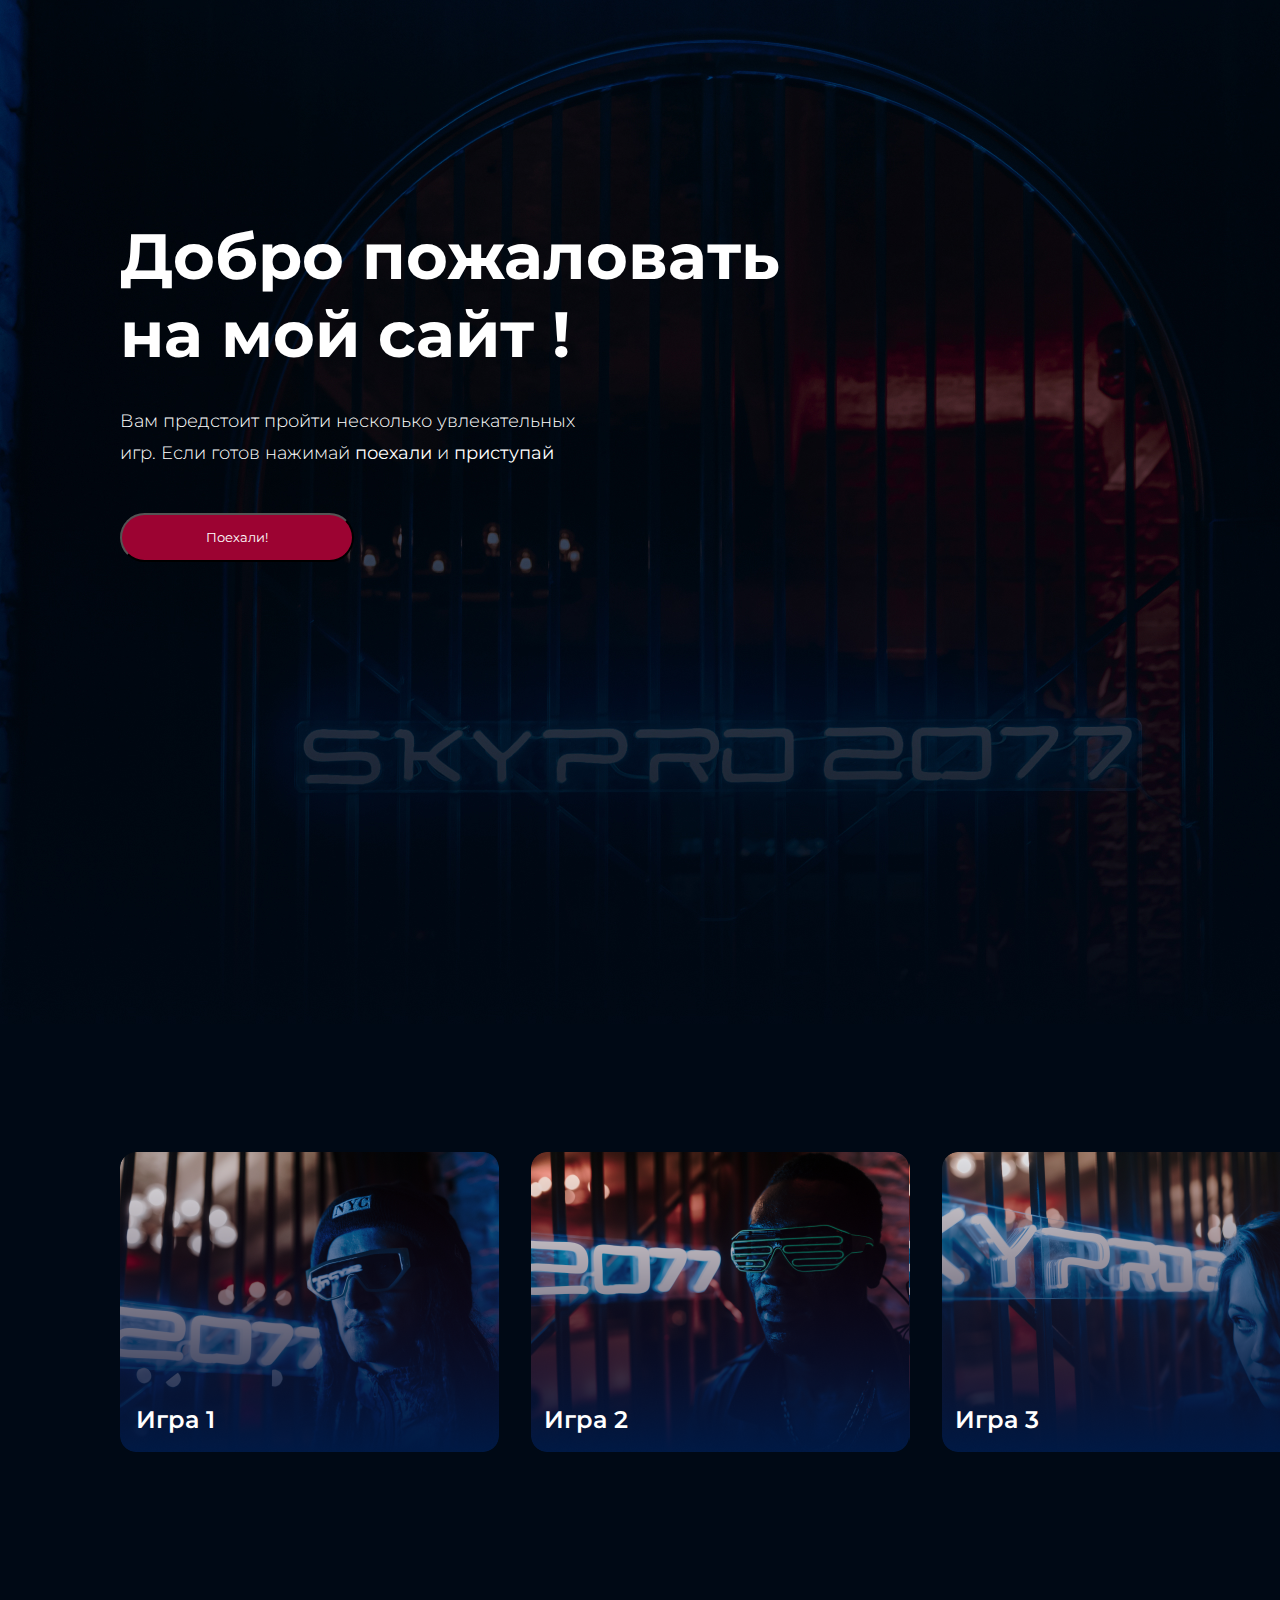
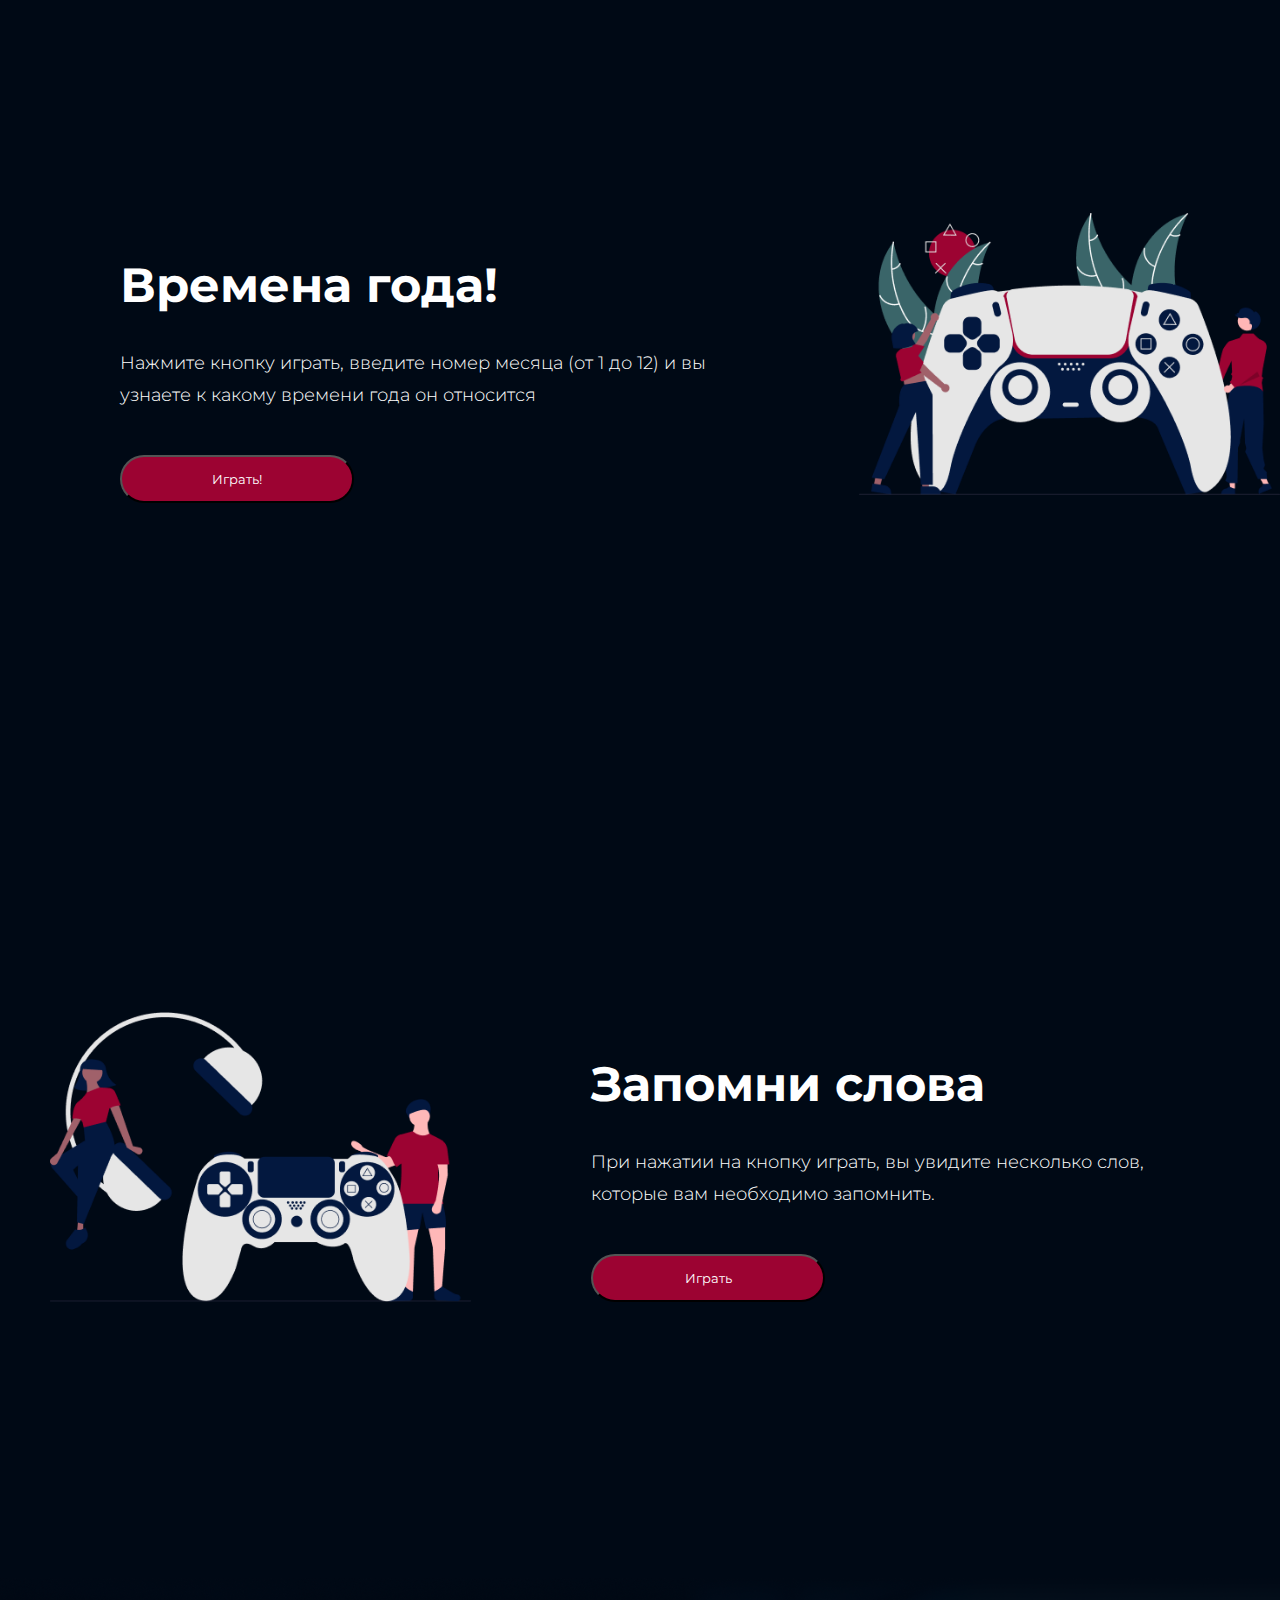
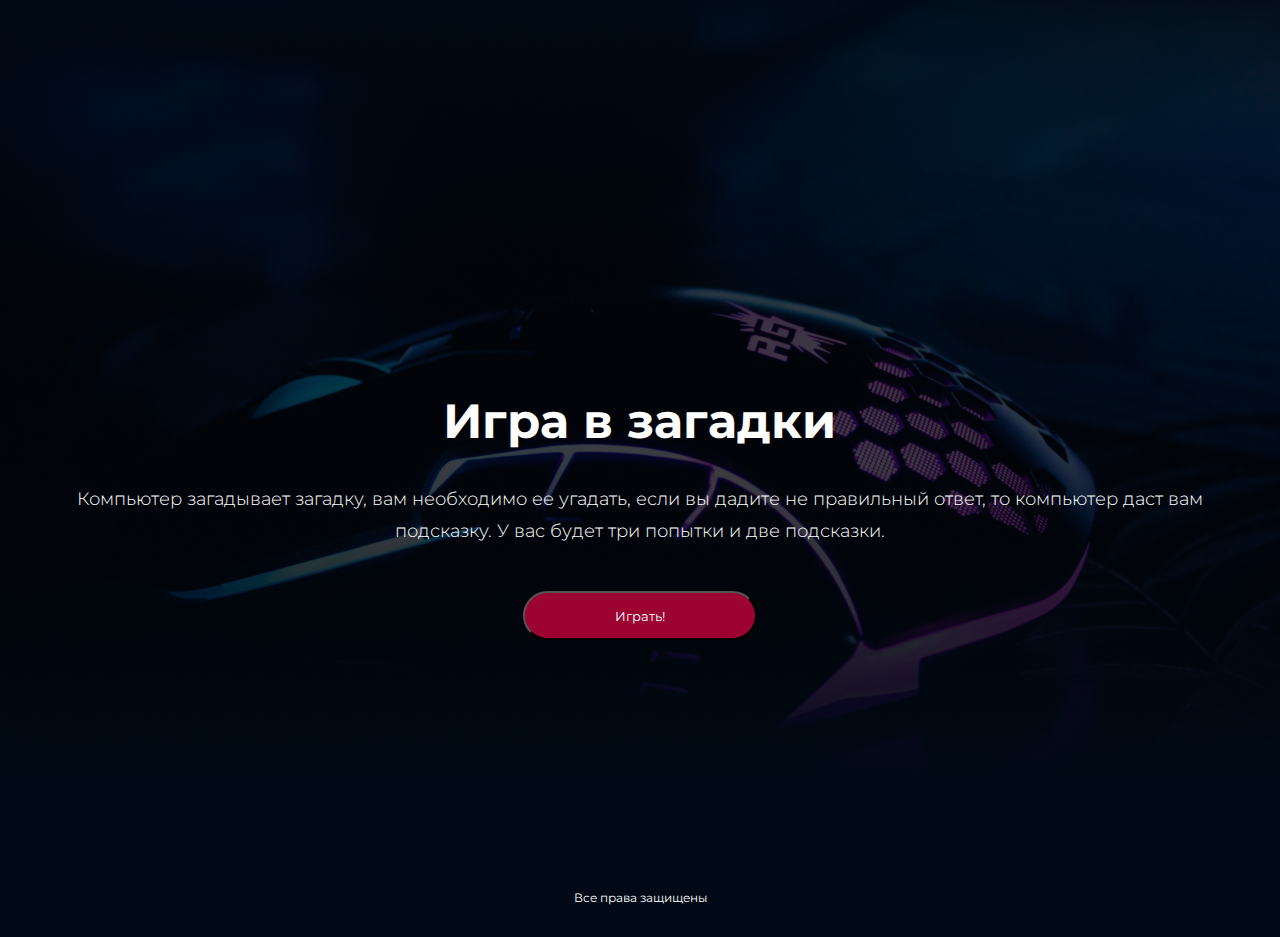
==== commit 9b356926: "add new folder" ====
--- a/hw10/index.html
+++ b/hw10/index.html
@@ -26,8 +26,8 @@
 
     <div class="main">
         <div class="main-content">
-            <div class="main_item main_item_1">Игра 1</div> 
-            <div class="main_item main_item_2">Игра 2</div> 
+            <div onclick="seasons()" class="main_item main_item_1">Игра 1</div> 
+            <div onclick="fructShow()" class="main_item main_item_2">Игра 2</div> 
             <div class="main_item main_item_3">Игра 3</div> 
         </div>
     </div>
@@ -40,202 +40,21 @@
                 Нажмите кнопку играть, введите номер месяца 
                 (от 1 до 12) и вы узнаете к какому времени 
                 года он относится
-            <button onclick="" class="top_input">Играть!</button>
+            <button onclick="seasons()" class="top_input">Играть!</button>
             <script src="js/index.js"></script>
         </div>
     </div>
 </div>
 
 <div class="logo-game1">
-        <svg viewBox="0 0 485 334" fill="none" xmlns="http://www.w3.org/2000/svg">
-            <g clip-path="url(#clip0_700_26)">
-            <path d="M416.377 139.54C423.062 146.577 430.52 147.7 438.752 142.909C435.298 137.353 434.475 131.309 435.396 124.942H419.36C420.071 130.537 419.88 135.746 416.377 139.54Z" fill="#FFB8B8"/>
-            <path d="M442.854 323.699L451.431 319.208L455.16 271.671V246.592L435.396 246.218L440.989 271.297L442.854 323.699Z" fill="#FFB8B8"/>
-            <path d="M417.992 323.699L409.415 319.208L405.686 271.671V246.592L425.45 246.218L419.856 271.297L417.992 323.699Z" fill="#FFB8B8"/>
-            <path d="M404.817 251.832L425.7 249.961L429.056 230.871L433.158 249.587L455.906 248.089C456.403 238.994 455.141 229.634 452.177 220.016L402.206 218.893L404.817 251.832Z" fill="#03183F"/>
-            <path d="M383.111 180.14L357.991 160.724C357.73 160.523 357.443 160.358 357.138 160.233L353.487 158.742C350.555 157.545 344.969 153.561 347.693 149.46C349.89 146.153 358.297 152.077 359.331 154.271C359.658 154.962 360.194 155.531 360.863 155.898L365.968 158.706C366.092 158.774 366.22 158.835 366.351 158.888L385.787 166.795C386.326 167.015 386.909 167.102 387.488 167.049C388.067 166.997 388.625 166.806 389.116 166.494L392.639 164.251C393.141 163.932 393.712 163.74 394.304 163.693C394.896 163.645 395.49 163.743 396.036 163.978C396.581 164.213 397.062 164.577 397.435 165.041C397.809 165.504 398.065 166.051 398.18 166.636L399.344 172.535C399.512 173.385 399.375 174.266 398.957 175.024C398.539 175.781 397.868 176.366 397.062 176.675L386.641 180.661C386.058 180.885 385.427 180.954 384.808 180.863C384.19 180.772 383.606 180.523 383.111 180.14Z" fill="#FFB8B8"/>
-            <path d="M387.777 165.994C394.732 164.122 394.002 173.875 399.308 178.67L409.741 170.403L403.698 141.037C402.077 141.502 400.585 142.339 399.342 143.482C398.098 144.625 397.137 146.043 396.533 147.623L387.777 165.994Z" fill="#9C0332"/>
-            <path d="M400.715 220.765H453.296C444.786 197.747 445.615 174.074 452.86 149.95C452.982 149.549 452.961 149.118 452.8 148.732C452.639 148.346 452.349 148.028 451.98 147.833L436.887 139.915C430.963 143.784 424.596 142.595 417.869 137.294L401.46 141.786C405.927 168.713 406.054 195.087 400.715 220.765Z" fill="#9C0332"/>
-            <path d="M413.862 332.491L391.95 333.423C390.996 333.464 390.06 333.149 389.324 332.539C388.587 331.928 388.102 331.066 387.96 330.118C387.818 329.161 388.036 328.184 388.574 327.381C389.111 326.577 389.928 326.003 390.865 325.773L394.582 324.858L409.19 316.36C411.354 318.609 414.334 320.511 417.977 322.131L418.02 328.106C418.028 329.235 417.599 330.323 416.824 331.141C416.048 331.959 414.986 332.443 413.862 332.491Z" fill="#03183F"/>
-            <path d="M484.783 333.5H0.176254V332.298H485L484.783 333.5Z" fill="#3F3D56" fill-opacity="0.4"/>
-            <path d="M446.801 332.157L468.714 333.089C469.668 333.13 470.604 332.815 471.34 332.204C472.077 331.594 472.562 330.732 472.704 329.784C472.846 328.827 472.628 327.85 472.09 327.047C471.553 326.243 470.736 325.669 469.799 325.439L466.082 324.524L451.474 316.026C449.31 318.275 446.33 320.177 442.687 321.797L442.644 327.772C442.636 328.901 443.065 329.989 443.84 330.807C444.616 331.625 445.677 332.109 446.801 332.157Z" fill="#03183F"/>
-            <path d="M425.7 131.68C432.291 131.68 437.633 126.317 437.633 119.702C437.633 113.087 432.291 107.724 425.7 107.724C419.109 107.724 413.767 113.087 413.767 119.702C413.767 126.317 419.109 131.68 425.7 131.68Z" fill="#FFB8B8"/>
-            <path d="M444.346 217.022L440.403 224.716C440.056 225.395 439.855 226.14 439.814 226.903C439.774 227.665 439.895 228.428 440.169 229.14C440.443 229.852 440.864 230.498 441.404 231.036C441.945 231.573 442.592 231.989 443.305 232.257C444.058 232.541 444.866 232.652 445.668 232.581C446.47 232.511 447.246 232.261 447.939 231.85C448.633 231.438 449.225 230.877 449.674 230.206C450.122 229.535 450.416 228.771 450.532 227.972L452.177 216.648L458.144 188.2L457.771 173.977H445.838C449.908 184.556 447.889 200.16 444.346 217.022Z" fill="#FFB8B8"/>
-            <path d="M443.973 175.474H460.008L457.681 157.822C457.365 155.428 456.457 153.152 455.04 151.201C453.622 149.25 451.741 147.686 449.567 146.652L443.973 175.474Z" fill="#9C0332"/>
-            <path d="M438.387 113.104C438.625 111.504 438.525 109.872 438.093 108.313C437.661 106.755 436.906 105.305 435.879 104.058C433.843 101.64 430.43 99.6609 424.768 100.595C412.415 102.632 408.853 112.954 410.063 115.55C411.273 118.146 414.983 124.164 414.983 124.164C414.983 124.164 412.26 118.207 415.215 116.994C418.17 115.782 429.605 111.005 433.597 113.157C434.726 113.726 435.686 114.586 436.377 115.649C437.068 116.711 437.466 117.939 437.531 119.206L438.387 113.104Z" fill="#03183F"/>
-            <path d="M234.139 63.2548L229.341 65.6983C223.815 54.776 216.493 44.867 207.685 36.3878C164.426 -5.35464 95.3993 -3.98991 53.812 39.43C12.2248 82.8499 13.5844 152.134 56.8429 193.877C65.0762 201.838 74.5085 208.445 84.7924 213.457L82.4453 218.316C66.1449 210.372 51.9618 198.649 41.0677 184.115C30.1737 169.581 22.8815 152.653 19.7936 134.731C16.7058 116.809 17.9109 98.4071 23.3094 81.045C28.708 63.6829 38.145 47.8594 50.8407 34.8818C63.5364 21.9042 79.1264 12.1451 96.3226 6.41078C113.519 0.676456 131.828 -0.868477 149.736 1.90363C167.645 4.67573 184.64 11.6853 199.316 22.3532C213.992 33.0211 225.928 47.041 234.139 63.2548Z" fill="#E6E6E6"/>
-            <path d="M71.8174 163.721C64.7602 171.089 60.9081 180.97 61.1087 191.189C61.3092 201.407 65.5459 211.128 72.8867 218.211C80.2275 225.295 90.0711 229.161 100.252 228.96C110.433 228.759 120.117 224.506 127.174 217.138L133.784 210.237L78.4273 156.82L71.8174 163.721Z" fill="#E6E6E6"/>
-            <path d="M74.7183 152.9C73.1474 154.544 72.2903 156.746 72.335 159.024C72.3797 161.301 73.3225 163.467 74.9566 165.048L125.73 214.042C127.366 215.621 129.561 216.483 131.831 216.438C134.1 216.393 136.259 215.445 137.832 213.802C139.406 212.16 140.264 209.957 140.22 207.679C140.175 205.401 139.23 203.234 137.594 201.655L86.8206 152.661C85.1829 151.084 82.989 150.224 80.7201 150.269C78.4513 150.314 76.2928 151.26 74.7183 152.9Z" fill="#03183F"/>
-            <path d="M227.001 112.912L233.611 106.011C240.668 98.6427 244.52 88.7624 244.32 78.5435C244.119 68.3246 239.883 58.6042 232.542 51.5206C228.907 48.0132 224.619 45.2588 219.924 43.4145C215.229 41.5703 210.218 40.6723 205.176 40.772C194.996 40.9733 185.311 45.2258 178.254 52.5939L171.644 59.4952L227.001 112.912Z" fill="#E6E6E6"/>
-            <path d="M167.596 55.9295C166.025 57.5734 165.168 59.7755 165.213 62.0528C165.258 64.3301 166.2 66.4966 167.835 68.0771L218.608 117.071C220.245 118.648 222.438 119.509 224.707 119.463C226.976 119.417 229.133 118.469 230.706 116.827C232.278 115.186 233.137 112.984 233.093 110.707C233.049 108.43 232.106 106.264 230.472 104.684L179.699 55.6903C178.061 54.1135 175.867 53.2533 173.598 53.2981C171.329 53.343 169.171 54.2893 167.596 55.9295Z" fill="#03183F"/>
-            <path d="M189.014 169.153V165.173C189.014 165.173 206.32 155.402 220.381 165.173V168.791L189.014 169.153Z" fill="#03183F"/>
-            <path d="M346.569 169.153V165.173C346.569 165.173 363.875 155.402 377.936 165.173V168.791L346.569 169.153Z" fill="#03183F"/>
-            <path d="M240.932 168.792H223.986C223.986 168.792 219.66 163.725 205.239 164.087C190.817 164.449 187.933 168.792 187.933 168.792C187.933 168.792 173.692 178.381 170.447 190.324C170.447 190.324 152.961 242.977 152.6 284.232C152.24 325.487 168.103 331.277 176.396 332.362C184.688 333.448 199.47 332.001 213.891 295.45L220.021 274.099C220.021 274.099 221.102 261.433 234.082 269.395C247.061 277.356 258.598 265.052 258.598 265.052H307.271C307.271 265.052 323.495 275.185 338.277 267.224C338.277 267.224 344.045 259.624 349.453 285.318C349.453 285.318 366.038 338.153 391.636 332.724C417.234 327.296 414.35 283.146 414.35 283.146C414.35 283.146 410.925 215.655 396.864 191.771C396.864 191.771 383.344 166.982 374.33 165.896C374.33 165.896 354.861 162.278 347.29 165.535L342.964 169.153L240.932 168.792Z" fill="#E6E6E6"/>
-            <path d="M201.633 235.74C218.957 235.74 233 221.644 233 204.256C233 186.868 218.957 172.772 201.633 172.772C184.31 172.772 170.266 186.868 170.266 204.256C170.266 221.644 184.31 235.74 201.633 235.74Z" fill="#03183F"/>
-            <path d="M365.317 235.74C382.64 235.74 396.684 221.644 396.684 204.256C396.684 186.868 382.64 172.772 365.317 172.772C347.994 172.772 333.95 186.868 333.95 204.256C333.95 221.644 347.994 235.74 365.317 235.74Z" fill="#03183F"/>
-            <path d="M207.099 197.235L202.917 200.948C202.563 201.261 202.107 201.434 201.635 201.434C201.163 201.434 200.707 201.261 200.353 200.948L196.164 197.235C195.959 197.054 195.795 196.832 195.682 196.582C195.568 196.333 195.509 196.062 195.508 195.788V185.572C195.509 185.056 195.713 184.562 196.077 184.198C196.441 183.833 196.934 183.629 197.447 183.629H205.83C206.343 183.628 206.836 183.832 207.2 184.195C207.564 184.559 207.769 185.053 207.77 185.568V195.781C207.767 196.057 207.706 196.33 207.591 196.581C207.475 196.832 207.307 197.055 207.099 197.235Z" fill="#E6E6E6"/>
-            <path d="M207.099 211.273L202.917 207.564C202.563 207.251 202.107 207.078 201.635 207.078C201.163 207.078 200.707 207.251 200.353 207.564L196.164 211.277C195.959 211.458 195.795 211.68 195.682 211.93C195.568 212.179 195.509 212.45 195.508 212.724V222.929C195.507 223.445 195.71 223.939 196.072 224.304C196.435 224.669 196.927 224.875 197.44 224.876H205.83C206.343 224.877 206.836 224.673 207.2 224.309C207.564 223.946 207.769 223.452 207.77 222.936V212.728C207.767 212.451 207.706 212.179 207.591 211.928C207.475 211.677 207.307 211.454 207.099 211.273Z" fill="#E6E6E6"/>
-            <path d="M194.642 209.749L198.341 205.544C198.653 205.189 198.825 204.731 198.825 204.258C198.825 203.784 198.653 203.327 198.341 202.971L194.642 198.766C194.462 198.561 194.24 198.396 193.991 198.282C193.743 198.169 193.473 198.109 193.2 198.108H183.033C182.519 198.109 182.027 198.314 181.664 198.679C181.301 199.044 181.097 199.539 181.097 200.055V208.468C181.096 208.984 181.299 209.478 181.661 209.843C182.024 210.209 182.516 210.414 183.029 210.415H193.204C193.477 210.412 193.746 210.351 193.994 210.237C194.242 210.122 194.463 209.956 194.642 209.749Z" fill="#E6E6E6"/>
-            <path d="M208.628 209.749L204.936 205.541C204.623 205.186 204.451 204.728 204.451 204.254C204.451 203.78 204.623 203.323 204.936 202.968L208.635 198.763C208.815 198.557 209.037 198.392 209.286 198.278C209.534 198.165 209.804 198.106 210.077 198.104H220.244C220.758 198.103 221.25 198.307 221.614 198.671C221.978 199.034 222.183 199.528 222.184 200.044V208.465C222.185 208.98 221.982 209.475 221.619 209.84C221.257 210.205 220.765 210.411 220.251 210.412H210.081C209.805 210.411 209.534 210.352 209.283 210.238C209.032 210.124 208.809 209.957 208.628 209.749Z" fill="#E6E6E6"/>
-            <path d="M244.177 261.433C256.721 261.433 266.89 251.226 266.89 238.635C266.89 226.044 256.721 215.836 244.177 215.836C231.632 215.836 221.463 226.044 221.463 238.635C221.463 251.226 231.632 261.433 244.177 261.433Z" fill="#03183F"/>
-            <path d="M322.774 261.433C335.318 261.433 345.488 251.226 345.488 238.635C345.488 226.044 335.318 215.836 322.774 215.836C310.229 215.836 300.06 226.044 300.06 238.635C300.06 251.226 310.229 261.433 322.774 261.433Z" fill="#03183F"/>
-            <path d="M244.177 253.834C252.54 253.834 259.319 247.029 259.319 238.635C259.319 230.241 252.54 223.436 244.177 223.436C235.814 223.436 229.034 230.241 229.034 238.635C229.034 247.029 235.814 253.834 244.177 253.834Z" fill="#E6E6E6"/>
-            <path d="M244.177 249.129C242.109 249.129 240.087 248.514 238.368 247.361C236.648 246.208 235.308 244.569 234.517 242.651C233.726 240.733 233.519 238.623 233.922 236.587C234.325 234.552 235.321 232.682 236.783 231.214C238.246 229.746 240.109 228.747 242.137 228.342C244.165 227.937 246.267 228.145 248.178 228.939C250.088 229.733 251.721 231.078 252.87 232.804C254.019 234.53 254.632 236.559 254.632 238.635C254.629 241.417 253.526 244.085 251.566 246.052C249.606 248.02 246.949 249.126 244.177 249.129ZM244.177 228.864C242.251 228.864 240.369 229.437 238.768 230.511C237.168 231.584 235.92 233.11 235.183 234.896C234.446 236.681 234.254 238.646 234.629 240.541C235.005 242.436 235.932 244.177 237.293 245.544C238.655 246.91 240.389 247.841 242.278 248.218C244.166 248.595 246.123 248.401 247.902 247.662C249.681 246.922 251.201 245.67 252.271 244.063C253.34 242.456 253.911 240.567 253.911 238.635C253.908 236.044 252.882 233.561 251.057 231.729C249.232 229.897 246.758 228.867 244.177 228.864Z" fill="#03183F"/>
-            <path d="M322.774 253.834C331.137 253.834 337.916 247.029 337.916 238.635C337.916 230.241 331.137 223.436 322.774 223.436C314.411 223.436 307.631 230.241 307.631 238.635C307.631 247.029 314.411 253.834 322.774 253.834Z" fill="#E6E6E6"/>
-            <path d="M322.774 249.129C320.706 249.129 318.684 248.514 316.965 247.361C315.246 246.208 313.905 244.569 313.114 242.651C312.323 240.733 312.116 238.623 312.519 236.587C312.923 234.552 313.918 232.682 315.381 231.214C316.843 229.746 318.706 228.747 320.734 228.342C322.762 227.937 324.864 228.145 326.775 228.939C328.685 229.733 330.318 231.078 331.467 232.804C332.616 234.53 333.229 236.559 333.229 238.635C333.226 241.417 332.124 244.085 330.163 246.052C328.203 248.019 325.546 249.126 322.774 249.129ZM322.774 228.864C320.848 228.864 318.966 229.437 317.366 230.511C315.765 231.584 314.517 233.11 313.78 234.896C313.043 236.681 312.851 238.646 313.226 240.541C313.602 242.436 314.529 244.177 315.89 245.544C317.252 246.91 318.986 247.841 320.875 248.218C322.763 248.595 324.72 248.401 326.499 247.662C328.278 246.922 329.798 245.67 330.868 244.063C331.937 242.456 332.508 240.567 332.508 238.635C332.505 236.044 331.479 233.561 329.654 231.729C327.829 229.897 325.355 228.867 322.774 228.864Z" fill="#03183F"/>
-            <path d="M284.196 247.682C287.78 247.682 290.686 244.765 290.686 241.168C290.686 237.57 287.78 234.654 284.196 234.654C280.612 234.654 277.707 237.57 277.707 241.168C277.707 244.765 280.612 247.682 284.196 247.682Z" fill="#03183F"/>
-            <path d="M274.278 220.848C275.06 220.848 275.695 220.212 275.695 219.426C275.695 218.641 275.06 218.004 274.278 218.004C273.495 218.004 272.861 218.641 272.861 219.426C272.861 220.212 273.495 220.848 274.278 220.848Z" fill="#03183F"/>
-            <path d="M279.585 220.848C280.367 220.848 281.002 220.212 281.002 219.426C281.002 218.641 280.367 218.004 279.585 218.004C278.802 218.004 278.168 218.641 278.168 219.426C278.168 220.212 278.802 220.848 279.585 220.848Z" fill="#03183F"/>
-            <path d="M278.878 227.597C279.661 227.597 280.295 226.961 280.295 226.175C280.295 225.39 279.661 224.753 278.878 224.753C278.096 224.753 277.461 225.39 277.461 226.175C277.461 226.961 278.096 227.597 278.878 227.597Z" fill="#03183F"/>
-            <path d="M283.836 227.778C284.632 227.778 285.278 227.13 285.278 226.331C285.278 225.531 284.632 224.883 283.836 224.883C283.039 224.883 282.394 225.531 282.394 226.331C282.394 227.13 283.039 227.778 283.836 227.778Z" fill="#03183F"/>
-            <path d="M288.786 227.597C289.568 227.597 290.203 226.961 290.203 226.175C290.203 225.39 289.568 224.753 288.786 224.753C288.003 224.753 287.369 225.39 287.369 226.175C287.369 226.961 288.003 227.597 288.786 227.597Z" fill="#03183F"/>
-            <path d="M276.755 224.402C277.537 224.402 278.172 223.765 278.172 222.98C278.172 222.194 277.537 221.558 276.755 221.558C275.972 221.558 275.338 222.194 275.338 222.98C275.338 223.765 275.972 224.402 276.755 224.402Z" fill="#03183F"/>
-            <path d="M281.312 224.521C282.108 224.521 282.754 223.873 282.754 223.074C282.754 222.274 282.108 221.626 281.312 221.626C280.515 221.626 279.87 222.274 279.87 223.074C279.87 223.873 280.515 224.521 281.312 224.521Z" fill="#03183F"/>
-            <path d="M285.999 224.521C286.795 224.521 287.441 223.873 287.441 223.074C287.441 222.274 286.795 221.626 285.999 221.626C285.202 221.626 284.557 222.274 284.557 223.074C284.557 223.873 285.202 224.521 285.999 224.521Z" fill="#03183F"/>
-            <path d="M290.909 224.402C291.692 224.402 292.326 223.765 292.326 222.98C292.326 222.194 291.692 221.558 290.909 221.558C290.127 221.558 289.493 222.194 289.493 222.98C289.493 223.765 290.127 224.402 290.909 224.402Z" fill="#03183F"/>
-            <path d="M283.836 220.903C284.632 220.903 285.278 220.254 285.278 219.455C285.278 218.656 284.632 218.008 283.836 218.008C283.039 218.008 282.394 218.656 282.394 219.455C282.394 220.254 283.039 220.903 283.836 220.903Z" fill="#03183F"/>
-            <path d="M288.883 220.903C289.68 220.903 290.325 220.254 290.325 219.455C290.325 218.656 289.68 218.008 288.883 218.008C288.087 218.008 287.441 218.656 287.441 219.455C287.441 220.254 288.087 220.903 288.883 220.903Z" fill="#03183F"/>
-            <path d="M293.033 220.848C293.815 220.848 294.45 220.212 294.45 219.426C294.45 218.641 293.815 218.004 293.033 218.004C292.25 218.004 291.616 218.641 291.616 219.426C291.616 220.212 292.25 220.848 293.033 220.848Z" fill="#03183F"/>
-            <path d="M230.296 171.876C229.629 171.877 228.99 172.143 228.518 172.616C228.046 173.089 227.781 173.731 227.78 174.401V182C227.781 182.67 228.046 183.312 228.518 183.785C228.99 184.258 229.629 184.524 230.296 184.525H232.099C232.765 184.524 233.405 184.258 233.876 183.785C234.348 183.312 234.613 182.67 234.614 182V174.401C234.613 173.731 234.348 173.089 233.876 172.616C233.405 172.143 232.765 171.877 232.099 171.876H230.296Z" fill="#03183F"/>
-            <path d="M335.573 171.876C334.906 171.876 334.266 172.143 333.795 172.616C333.323 173.089 333.058 173.731 333.057 174.401V182C333.058 182.67 333.323 183.312 333.795 183.785C334.266 184.258 334.906 184.524 335.573 184.525H337.375C338.042 184.524 338.682 184.258 339.153 183.785C339.625 183.312 339.89 182.67 339.891 182V174.401C339.89 173.731 339.625 173.089 339.153 172.616C338.682 172.143 338.042 171.876 337.375 171.876H335.573Z" fill="#03183F"/>
-            <path d="M365.678 193.761C370.457 193.761 374.331 189.873 374.331 185.076C374.331 180.279 370.457 176.391 365.678 176.391C360.899 176.391 357.025 180.279 357.025 185.076C357.025 189.873 360.899 193.761 365.678 193.761Z" fill="#E6E6E6"/>
-            <path d="M347.29 212.217C352.069 212.217 355.943 208.329 355.943 203.532C355.943 198.736 352.069 194.847 347.29 194.847C342.511 194.847 338.637 198.736 338.637 203.532C338.637 208.329 342.511 212.217 347.29 212.217Z" fill="#E6E6E6"/>
-            <path d="M384.786 211.132C389.565 211.132 393.439 207.243 393.439 202.447C393.439 197.65 389.565 193.761 384.786 193.761C380.007 193.761 376.133 197.65 376.133 202.447C376.133 207.243 380.007 211.132 384.786 211.132Z" fill="#E6E6E6"/>
-            <path d="M367.12 230.312C371.899 230.312 375.773 226.423 375.773 221.626C375.773 216.83 371.899 212.941 367.12 212.941C362.341 212.941 358.467 216.83 358.467 221.626C358.467 226.423 362.341 230.312 367.12 230.312Z" fill="#E6E6E6"/>
-            <path d="M246.61 166.809C244.677 166.812 242.823 167.584 241.456 168.956C240.089 170.328 239.32 172.189 239.318 174.129V206.518C239.32 208.458 240.089 210.319 241.456 211.691C242.823 213.063 244.677 213.835 246.61 213.838H320.7C322.634 213.835 324.487 213.063 325.855 211.691C327.222 210.319 327.991 208.458 327.993 206.518V174.129C327.991 172.189 327.222 170.328 325.855 168.956C324.487 167.584 322.634 166.812 320.7 166.809H246.61Z" fill="#03183F"/>
-            <path d="M371.556 189.057H359.822L365.487 179.31L371.556 189.057ZM361.078 188.333H370.255L365.508 180.71L361.078 188.333Z" fill="#03183F"/>
-            <path d="M352.158 207.875H342.423V199.19H352.158V207.875ZM343.144 207.151H351.437V199.913H343.144V207.151Z" fill="#03183F"/>
-            <path d="M384.786 207.875C383.717 207.875 382.671 207.556 381.782 206.96C380.892 206.363 380.199 205.516 379.79 204.524C379.38 203.532 379.273 202.441 379.482 201.388C379.691 200.335 380.206 199.367 380.962 198.608C381.718 197.849 382.682 197.332 383.731 197.123C384.78 196.913 385.867 197.021 386.856 197.431C387.844 197.842 388.689 198.538 389.283 199.431C389.877 200.323 390.194 201.373 390.194 202.446C390.193 203.886 389.622 205.265 388.608 206.283C387.595 207.301 386.22 207.873 384.786 207.875ZM384.786 197.742C383.859 197.742 382.953 198.018 382.182 198.535C381.411 199.052 380.811 199.787 380.456 200.646C380.101 201.506 380.008 202.452 380.189 203.364C380.37 204.277 380.816 205.115 381.472 205.773C382.127 206.431 382.963 206.879 383.872 207.061C384.781 207.242 385.723 207.149 386.58 206.793C387.436 206.437 388.168 205.834 388.683 205.06C389.198 204.286 389.473 203.377 389.473 202.446C389.472 201.199 388.977 200.003 388.099 199.121C387.22 198.24 386.029 197.743 384.786 197.742Z" fill="#03183F"/>
-            <path d="M363.229 217.299L362.719 217.811L370.831 225.953L371.341 225.442L363.229 217.299Z" fill="#03183F"/>
-            <path d="M371.016 217.293L362.725 225.256L363.223 225.779L371.515 217.816L371.016 217.293Z" fill="#03183F"/>
-            <path d="M76.6379 84.1163C56.9526 89.5636 35.3964 93.6643 27.6724 87.3026C31.9013 80.2361 34.3405 73.2711 34.5474 66.4326C34.594 63.3037 35.8566 60.3168 38.0659 58.1089C39.5285 56.6906 41.2939 55.6256 43.2281 54.9947C45.1622 54.3639 47.2141 54.1838 49.228 54.4682L54.3368 55.1878C54.5088 55.212 54.6799 55.2395 54.8501 55.2703C57.3022 55.7366 59.5473 56.962 61.2702 58.7744C62.9931 60.5868 64.1073 62.8953 64.4564 65.3758C65.5327 72.791 69.1522 79.2105 76.6379 84.1163Z" fill="#03183F"/>
-            <path d="M95.6268 154.467L103.28 156.051C103.864 156.171 104.415 156.422 104.891 156.783C105.367 157.144 105.757 157.607 106.033 158.138C106.309 158.669 106.463 159.256 106.485 159.854C106.507 160.453 106.395 161.049 106.159 161.599C105.931 162.131 105.591 162.607 105.163 162.995C104.736 163.383 104.229 163.674 103.68 163.849C103.13 164.023 102.549 164.077 101.976 164.006C101.404 163.935 100.853 163.742 100.362 163.439L88.6559 156.212L68.7724 109.295L79.071 106.305L95.6268 154.467Z" fill="#A0616A"/>
-            <path d="M41.1101 216.03L35.3156 217.722L30.9294 208.629L35.3897 206.296L41.1101 216.03Z" fill="#A0616A"/>
-            <path d="M38.1659 254.987L31.0562 253.097L32.1692 240.837L38.2878 241.215L38.1659 254.987Z" fill="#A0616A"/>
-            <path d="M38.9074 207.531L31.3772 212.505L2.41556 179.623C1.78735 178.91 1.32345 178.067 1.05686 177.153C0.790277 176.239 0.72756 175.278 0.873163 174.337C1.01877 173.397 1.36911 172.5 1.89929 171.71C2.42946 170.921 3.12643 170.259 3.94061 169.77L40.0197 148.132L45.5457 164.065L26.7592 181.76L38.9074 207.531Z" fill="#03183F"/>
-            <path d="M45.2488 224.743C45.23 224.767 45.2111 224.792 45.1921 224.817C44.7108 227.645 43.8656 230.225 41.9779 232.093C41.4183 233.359 40.4134 234.375 39.1552 234.945C37.8969 235.516 36.4734 235.601 35.1565 235.185C33.9146 234.792 32.8471 233.979 32.1366 232.884C31.4261 231.788 31.1168 230.479 31.2615 229.181L32.6686 216.557C36.044 215.778 38.6183 213.851 39.9213 210.103L43.2017 212.345C44.1725 213.004 44.9994 213.854 45.6321 214.843C46.2647 215.833 46.6898 216.942 46.8814 218.102C47.0729 219.262 47.027 220.449 46.7463 221.591C46.4656 222.733 45.9561 223.805 45.2488 224.743Z" fill="#03183F"/>
-            <path d="M48.8186 81.4129C55.2196 81.4129 60.4087 76.2045 60.4087 69.7796C60.4087 63.3547 55.2196 58.1463 48.8186 58.1463C42.4176 58.1463 37.2286 63.3547 37.2286 69.7796C37.2286 76.2045 42.4176 81.4129 48.8186 81.4129Z" fill="#A0616A"/>
-            <path d="M58.8556 88.3765L40.584 103.565L39.1609 97.3133L42.3501 92.4337C43.2352 87.6462 42.6638 82.3669 41.1429 76.767L53.0639 76.7779C53.5785 81.3033 55.3338 85.2511 58.8556 88.3765Z" fill="#A0616A"/>
-            <path d="M63.9998 128.219L39.333 135.76L37.414 126.955C32.7913 120.725 30.7818 115.038 33.8061 110.399L32.2842 103.416C36.6499 99.9654 40.083 96.4354 41.9681 92.7727L57.1447 86.8204L68.3016 87.5094L71.5961 98.5912L63.9998 128.219Z" fill="#9C0332"/>
-            <path d="M81.5239 107.544C76.2659 107.488 71.12 109.071 66.7958 112.074L68.3016 87.5094C69.83 87.7143 71.279 88.3151 72.5059 89.2526C73.7329 90.1901 74.6955 91.4321 75.2991 92.8564L81.5239 107.544Z" fill="#9C0332"/>
-            <path d="M38.8302 244.149L31.001 242.215L32.1534 175.443L42.6665 163.887L40.3132 149.237L38.7904 132.826L64.4704 126.435C73.1504 142.254 78.3968 156.637 70.7386 165.621L38.8302 244.149Z" fill="#03183F"/>
-            <path d="M37.032 266.694C36.9968 266.708 36.9617 266.722 36.9265 266.735C34.6531 269.385 32.1553 271.545 29.0149 272.305C27.6374 273.275 25.9523 273.701 24.2814 273.503C22.6105 273.305 21.0709 272.496 19.9564 271.231C18.9054 270.038 18.3001 268.515 18.244 266.923C18.1879 265.331 18.6845 263.77 19.6489 262.505L29.0222 250.211C33.0341 251.527 36.9283 251.139 40.6358 248.048L42.6568 252.459C43.2582 253.758 43.5894 255.167 43.6302 256.6C43.671 258.032 43.4206 259.458 42.8943 260.79C42.3679 262.123 41.5766 263.333 40.5687 264.348C39.5608 265.363 38.3574 266.162 37.032 266.694Z" fill="#03183F"/>
-            <path d="M8.43183 162.498L1.55987 168.404C0.989616 168.894 0.551842 169.52 0.287144 170.226C0.0224452 170.931 -0.060616 171.692 0.0456582 172.437C0.151932 173.183 0.444105 173.89 0.895089 174.493C1.34607 175.095 1.94127 175.574 2.62552 175.884C3.65559 176.35 4.82377 176.407 5.8939 176.042C6.96403 175.677 7.85628 174.919 8.39029 173.919L13.3597 164.616L36.1491 122.872L27.578 121.255L8.43183 162.498Z" fill="#A0616A"/>
-            <path d="M37.5223 124.045C33.0711 122.696 28.9015 121.902 25.6678 122.95C26.3457 114.531 27.7427 107.01 32.2842 103.416L38.7402 104.177L37.5223 124.045Z" fill="#9C0332"/>
-            <path d="M61.7571 67.0821L36.9682 65.5511L37.2733 60.5749C45.9265 54.7183 54.1895 55.2286 62.0622 62.1058L61.7571 67.0821Z" fill="#03183F"/>
-            </g>
-            <defs>
-            <clipPath id="clip0_700_26">
-            <rect width="485" height="333" fill="white" transform="translate(0 0.5)"/>
-            </clipPath>
-            </defs>
-            </svg>
+    <img src="img/undraw_gaming_1.png" alt="game1" width="100%">
         </div>
 </div>
 
 
 <div class="game2">
         <div class="logo-game2">
-            <svg viewBox="0 0 481 322" fill="none" xmlns="http://www.w3.org/2000/svg">
-                <g clip-path="url(#clip0_1058_448)">
-                <path d="M468.717 311.028L463.966 313.057L453.897 295.651L460.909 292.656L468.717 311.028Z" fill="#FFB6B6"/>
-                <path d="M429.462 315.535L424.299 315.535L421.842 295.564H429.463L429.462 315.535Z" fill="#FFB6B6"/>
-                <path d="M429.644 320.936L413.765 320.936V320.735C413.766 319.091 414.417 317.515 415.576 316.353C416.735 315.19 418.307 314.538 419.946 314.537H419.946L422.847 312.331L428.258 314.538L429.644 314.538L429.644 320.936Z" fill="#03183F"/>
-                <path d="M471.605 314.486L456.998 320.728L456.919 320.542C456.276 319.03 456.259 317.324 456.871 315.8C457.483 314.275 458.673 313.056 460.181 312.412L460.182 312.411L461.987 309.241L467.828 309.144L469.103 308.599L471.605 314.486Z" fill="#03183F"/>
-                <path d="M424.397 197.34L416.55 245.255L418.685 252.395L415.883 257.452L419.998 301.862L418.328 305.55L422.995 308.436H432.493L432.997 268.231L435.343 262.328V259.075L440.119 234.559L440.998 262.602L442.388 268.514L441.221 272.724L442.745 275.673L455.813 303.809H466.463L465.639 297.446C467.547 296.477 462.774 293.646 462.316 291.551L463.884 288.013L462.316 281.33L460.878 268.272L462.394 240.707L461.681 203.588C458.105 198.781 454.138 195.073 449.222 194.035L424.397 197.34Z" fill="#03183F"/>
-                <path d="M443.508 134.24C449.452 134.24 454.27 129.408 454.27 123.448C454.27 117.488 449.452 112.656 443.508 112.656C437.564 112.656 432.745 117.488 432.745 123.448C432.745 129.408 437.564 134.24 443.508 134.24Z" fill="#FFB6B6"/>
-                <path d="M399.134 208.661C398.999 208.055 398.999 207.427 399.134 206.821C399.268 206.215 399.533 205.645 399.91 205.153C400.288 204.661 400.768 204.258 401.318 203.972C401.867 203.686 402.473 203.524 403.091 203.498L407.427 189.046L412.439 195.066L407.554 207.867C407.528 208.912 407.121 209.912 406.41 210.676C405.699 211.44 404.733 211.916 403.695 212.014C402.657 212.112 401.62 211.825 400.779 211.207C399.938 210.589 399.353 209.683 399.134 208.661Z" fill="#FFB6B6"/>
-                <path d="M427.258 149.258L425.315 145.698L422.811 146.536C422.811 146.536 420.047 148.325 416.177 155.076C414.387 158.199 410.517 178.223 410.517 178.223L401.473 202.237L410.694 203.801L418.387 184.01L427.307 165.07L427.258 149.258Z" fill="#9C0332"/>
-                <path d="M443.109 197.189C450.687 197.189 458.333 198.685 461.464 204.034C461.382 202.871 461.177 200.854 460.964 199.004L460.18 194.033L460.974 189.475L462.023 188.423L460.144 186.539L461.426 177.025L465.657 154.612C465.989 152.848 465.73 151.025 464.921 149.424C464.113 147.823 462.799 146.536 461.185 145.761L457.119 143.801L450.529 137.671L438.608 137.582L434.719 142.652L424.481 146.139L426.199 181.788L425.073 184.423C425.325 184.656 425.858 185.153 426.146 185.473C426.554 185.925 426.034 188.256 425.688 189.605L425.212 193.198L426.71 194.272L424.763 196.578L424.374 199.506C426.307 199.047 434.666 197.189 443.109 197.189Z" fill="#9C0332"/>
-                <path d="M446.261 133.712C446.307 133.61 446.353 133.508 446.399 133.406C446.381 133.407 446.364 133.409 446.346 133.41L446.261 133.712Z" fill="#03183F"/>
-                <path d="M454.57 113.147C454.059 112.663 453.394 112.375 452.693 112.333C451.997 112.356 451.291 112.986 451.436 113.669C450.157 111.4 448.123 109.654 445.689 108.739C443.255 107.824 440.577 107.797 438.126 108.665C436.396 109.277 434.7 110.501 434.302 112.296C434.264 112.768 434.123 113.225 433.891 113.637C433.69 113.857 433.429 114.014 433.141 114.087C432.852 114.16 432.548 114.147 432.267 114.05L432.25 114.045C432.154 114.012 432.05 114.008 431.952 114.035C431.853 114.062 431.765 114.118 431.699 114.196C431.633 114.273 431.592 114.369 431.58 114.47C431.569 114.572 431.588 114.674 431.636 114.764L432.125 115.68C431.508 115.818 430.867 115.804 430.256 115.64C430.155 115.613 430.048 115.619 429.95 115.655C429.851 115.692 429.767 115.759 429.708 115.846C429.649 115.932 429.618 116.035 429.619 116.141C429.621 116.246 429.655 116.348 429.717 116.433C430.53 117.549 431.592 118.459 432.818 119.09C434.044 119.722 435.4 120.058 436.778 120.072C438.734 120.06 440.709 119.384 442.613 119.835C443.349 120.01 444.037 120.347 444.626 120.823C445.215 121.299 445.691 121.901 446.018 122.585C446.344 123.269 446.514 124.018 446.515 124.777C446.516 125.535 446.347 126.284 446.021 126.969C446.606 126.328 447.736 126.48 448.334 127.108C448.61 127.445 448.813 127.835 448.932 128.253C449.051 128.672 449.084 129.111 449.027 129.542C448.867 130.864 448.476 132.148 447.871 133.333C450.183 133.262 452.418 132.48 454.273 131.095C456.129 129.709 457.516 127.786 458.246 125.584C458.977 123.383 459.016 121.01 458.358 118.786C457.701 116.562 456.378 114.593 454.57 113.147H454.57Z" fill="#03183F"/>
-                <path d="M106.736 72.8543C121.514 72.8543 133.494 60.8417 133.494 46.0234C133.494 31.2051 121.514 19.1925 106.736 19.1925C91.9581 19.1925 79.9782 31.2051 79.9782 46.0234C79.9782 60.8417 91.9581 72.8543 106.736 72.8543Z" fill="#9C0332"/>
-                <path d="M31.5305 125.837C18.1042 96.0585 18.5993 58.3124 39.4363 33.1837C46.4075 68.0287 65.4456 99.2782 93.1823 121.403C103.91 129.897 116.724 138.224 119.654 151.611C121.478 159.941 118.893 168.752 114.425 176.008C109.956 183.264 103.727 189.233 97.5687 195.116L96.8778 197.129C70.0816 178.526 44.9567 155.616 31.5305 125.837Z" fill="#3A6569"/>
-                <path d="M40.0163 33.5471C35.2209 59.8773 38.7833 87.9143 50.4391 112.038C52.959 117.253 55.968 122.324 59.9965 126.519C64.0269 130.715 68.8457 133.357 74.3892 134.98C79.4571 136.463 84.8123 137.393 89.4323 140.086C94.3019 142.924 97.324 147.688 98.5013 153.15C99.9417 159.833 98.9014 166.637 97.6534 173.255C96.2678 180.603 94.7125 188.213 96.7204 195.6C96.9636 196.495 95.5645 196.821 95.3216 195.927C91.8282 183.076 98.6202 170.401 97.6708 157.48C97.2278 151.451 94.9701 145.519 89.8147 142.026C85.3065 138.971 79.7849 138.008 74.6407 136.55C69.2391 135.02 64.3881 132.681 60.2603 128.803C56.0377 124.835 52.8247 119.872 50.1829 114.744C44.2248 103.179 40.2972 90.4376 38.2192 77.609C35.8297 62.8642 35.9732 47.8182 38.6435 33.122C38.8092 32.2125 40.1808 32.6435 40.0162 33.5471H40.0163Z" fill="white"/>
-                <path d="M46.2378 104.397C41.8881 105.795 37.1845 105.597 32.967 103.838C28.7495 102.079 25.2927 98.8748 23.214 94.7965C22.7962 93.9699 24.0577 93.2801 24.476 94.1078C26.4047 97.9091 29.625 100.894 33.5557 102.523C37.4864 104.153 41.8685 104.32 45.9111 102.994C46.79 102.707 47.1116 104.111 46.2378 104.397H46.2378Z" fill="white"/>
-                <path d="M71.7209 134.567C76.0673 126.28 77.1393 116.656 74.7232 107.612C74.4831 106.716 75.8821 106.39 76.122 107.284C78.6187 116.7 77.4828 126.714 72.9409 135.327C72.5074 136.148 71.2897 135.383 71.7208 134.567H71.7209Z" fill="white"/>
-                <path d="M37.6762 63.3321C39.4716 63.1429 41.192 62.5095 42.6829 61.4888C44.1739 60.4681 45.3886 59.0921 46.2182 57.4843C46.641 56.6586 47.8584 57.4242 47.4382 58.2445C46.5135 60.0166 45.1701 61.5346 43.5253 62.666C41.8805 63.7973 39.9845 64.5076 38.0028 64.7347C37.8178 64.7718 37.6257 64.7369 37.4654 64.637C37.3052 64.5372 37.1889 64.3799 37.1401 64.1971C37.0978 64.0112 37.1304 63.816 37.2307 63.6541C37.3311 63.4921 37.4912 63.3764 37.6762 63.3321V63.3321Z" fill="white"/>
-                <path d="M149.785 33.4755C149.536 33.9986 149.286 34.5217 149.043 35.0556C145.725 42.1063 142.985 49.4155 140.848 56.9112C140.674 57.4881 140.506 58.0754 140.349 58.6561C135.393 76.7699 133.834 95.6489 135.752 114.333C136.521 121.768 137.854 129.132 139.738 136.364C142.341 146.351 145.955 156.971 145.14 166.944C145.066 167.985 144.928 169.021 144.727 170.045L99.3805 197.818C99.2458 197.829 99.117 197.851 98.9818 197.863L97.2218 199.055C97.0987 198.689 96.9788 198.306 96.8556 197.94C96.7833 197.728 96.7211 197.51 96.6488 197.298C96.6038 197.154 96.5592 197.01 96.5104 196.884C96.4953 196.836 96.4806 196.788 96.4718 196.751C96.423 196.624 96.3911 196.501 96.3486 196.385C95.6726 194.249 95.0104 192.105 94.362 189.952C94.3557 189.941 94.3557 189.941 94.3595 189.925C89.4609 173.51 85.8859 156.54 84.9931 139.566C84.9664 139.056 84.9329 138.535 84.927 138.011C84.5669 130.358 84.8313 122.688 85.7174 115.078C86.216 110.912 86.9245 106.775 87.8404 102.681C90.227 92.1081 94.2573 81.9775 99.7836 72.6604C110.803 54.0886 127.623 39.2573 148.208 33.8715C148.735 33.7341 149.252 33.6025 149.785 33.4755Z" fill="#3A6569"/>
-                <path d="M150.035 34.1149C130.396 52.2431 116.407 76.7797 111.229 103.078C110.109 108.763 109.467 114.628 110.165 120.41C110.863 126.194 113.125 131.212 116.576 135.855C119.732 140.099 123.45 144.074 125.521 149.013C127.705 154.22 127.258 159.847 124.918 164.919C122.056 171.125 117.14 175.929 112.17 180.46C106.652 185.49 100.84 190.628 98.0084 197.738C97.6653 198.599 96.3523 198.015 96.6949 197.155C101.622 184.785 114.656 178.765 121.656 167.875C124.922 162.794 126.681 156.695 124.662 150.793C122.897 145.632 119.066 141.53 115.834 137.26C112.44 132.777 109.971 127.982 109.004 122.393C108.015 116.676 108.429 110.773 109.399 105.084C111.586 92.253 116.1 79.7084 122.144 68.211C129.089 54.9955 138.238 43.0688 149.194 32.9468C149.872 32.3206 150.709 33.4928 150.035 34.1149L150.035 34.1149Z" fill="white"/>
-                <path d="M112.462 94.4406C108.15 92.9307 104.513 89.933 102.201 85.9827C99.8899 82.0324 99.054 77.3868 99.843 72.8756C100.006 71.9633 101.427 72.1741 101.264 73.0876C100.522 77.2871 101.301 81.6144 103.461 85.2885C105.621 88.9625 109.019 91.7414 113.043 93.1235C113.917 93.4249 113.331 94.7402 112.462 94.4406H112.462Z" fill="white"/>
-                <path d="M114.694 133.914C123.139 129.922 129.774 122.884 133.275 114.205C133.621 113.344 134.934 113.928 134.589 114.788C130.929 123.813 124.009 131.122 115.211 135.257C114.373 135.651 113.859 134.305 114.694 133.914L114.694 133.914Z" fill="white"/>
-                <path d="M130.283 56.4839C131.83 57.4168 133.584 57.9497 135.387 58.0348C137.19 58.12 138.986 57.7547 140.614 56.9717C141.447 56.5677 141.96 57.9139 141.132 58.3153C139.329 59.1719 137.345 59.5729 135.353 59.4833C133.36 59.3936 131.42 58.8161 129.701 57.8011C129.531 57.719 129.399 57.5751 129.331 57.3986C129.263 57.2222 129.264 57.0264 129.335 56.851C129.413 56.677 129.556 56.5408 129.734 56.4721C129.911 56.4034 130.108 56.4076 130.283 56.4839V56.4839Z" fill="white"/>
-                <path d="M257.137 93.2194C243.71 63.4405 244.205 25.6944 265.042 0.565674C272.014 35.4107 291.052 66.6601 318.788 88.785C329.516 97.2788 342.33 105.606 345.261 118.993C347.084 127.323 344.499 136.134 340.031 143.39C335.562 150.646 329.333 156.615 323.175 162.498L322.484 164.511C295.688 145.908 270.563 122.998 257.137 93.2194Z" fill="#3A6569"/>
-                <path d="M265.622 0.929038C260.827 27.2593 264.389 55.2962 276.045 79.4197C278.565 84.6351 281.574 89.7058 285.603 93.9005C289.633 98.097 294.452 100.739 299.995 102.362C305.063 103.845 310.418 104.775 315.038 107.468C319.908 110.306 322.93 115.07 324.107 120.532C325.548 127.215 324.507 134.019 323.259 140.637C321.874 147.985 320.318 155.595 322.326 162.982C322.57 163.877 321.17 164.203 320.928 163.309C317.434 150.458 324.226 137.783 323.277 124.862C322.834 118.833 320.576 112.901 315.421 109.408C310.912 106.353 305.391 105.39 300.247 103.932C294.845 102.402 289.994 100.063 285.866 96.1849C281.644 92.2174 278.431 87.2539 275.789 82.126C269.831 70.5612 265.903 57.8195 263.825 44.9909C261.436 30.2462 261.579 15.2002 264.25 0.503953C264.415 -0.405584 265.787 0.0254677 265.622 0.929038H265.622Z" fill="white"/>
-                <path d="M271.844 71.7789C267.494 73.1767 262.791 72.9787 258.573 71.2201C254.356 69.4615 250.899 66.2569 248.82 62.1786C248.402 61.352 249.664 60.6622 250.082 61.4899C252.011 65.2912 255.231 68.276 259.162 69.9055C263.093 71.535 267.475 71.702 271.517 70.3763C272.396 70.0892 272.718 71.4935 271.844 71.7789V71.7789Z" fill="white"/>
-                <path d="M297.327 101.949C301.673 93.6623 302.745 84.0377 300.329 74.994C300.089 74.0982 301.488 73.7717 301.728 74.6665C304.225 84.0823 303.089 94.0959 298.547 102.709C298.113 103.53 296.896 102.765 297.327 101.949H297.327Z" fill="white"/>
-                <path d="M263.282 30.714C265.078 30.5248 266.798 29.8914 268.289 28.8708C269.78 27.8501 270.995 26.4741 271.824 24.8663C272.247 24.0405 273.464 24.8061 273.044 25.6265C272.12 27.3986 270.776 28.9166 269.131 30.0479C267.487 31.1793 265.591 31.8895 263.609 32.1166C263.424 32.1538 263.232 32.1188 263.072 32.019C262.911 31.9191 262.795 31.7619 262.746 31.5791C262.704 31.3932 262.736 31.198 262.837 31.036C262.937 30.874 263.097 30.7583 263.282 30.714V30.714Z" fill="white"/>
-                <path d="M375.391 0.857422C375.142 1.38056 374.892 1.90371 374.649 2.43754C371.331 9.48822 368.591 16.7975 366.454 24.2932C366.28 24.8701 366.112 25.4573 365.955 26.0381C360.999 44.1519 359.44 63.0309 361.358 81.7153C362.127 89.1495 363.46 96.5143 365.344 103.746C367.947 113.733 371.561 124.353 370.746 134.326C370.672 135.367 370.534 136.403 370.333 137.427L324.986 165.2C324.852 165.211 324.723 165.233 324.588 165.245L322.828 166.437C322.705 166.071 322.585 165.688 322.462 165.322C322.389 165.11 322.327 164.892 322.255 164.68C322.21 164.536 322.165 164.392 322.116 164.266C322.101 164.218 322.087 164.17 322.078 164.133C322.029 164.006 321.997 163.883 321.955 163.766C321.279 161.631 320.616 159.487 319.968 157.334C319.962 157.323 319.962 157.323 319.966 157.307C315.067 140.892 311.492 123.922 310.599 106.948C310.572 106.438 310.539 105.917 310.533 105.393C310.173 97.74 310.437 90.0699 311.323 82.4598C311.822 78.2942 312.531 74.1567 313.446 70.063C315.833 59.4901 319.863 49.3594 325.39 40.0424C336.409 21.4706 353.229 6.63924 373.814 1.25342C374.341 1.11603 374.858 0.984437 375.391 0.857422Z" fill="#3A6569"/>
-                <path d="M375.641 1.49697C356.002 19.6252 342.013 44.1618 336.835 70.4597C335.715 76.1453 335.073 82.0105 335.771 87.7918C336.469 93.5756 338.731 98.5941 342.182 103.237C345.338 107.481 349.056 111.456 351.128 116.395C353.311 121.602 352.864 127.229 350.525 132.301C347.662 138.507 342.746 143.311 337.776 147.842C332.258 152.872 326.447 158.01 323.615 165.12C323.271 165.981 321.958 165.397 322.301 164.537C327.228 152.167 340.262 146.147 347.262 135.257C350.528 130.176 352.287 124.077 350.268 118.175C348.503 113.014 344.672 108.912 341.44 104.643C338.046 100.159 335.577 95.3638 334.61 89.775C333.621 84.058 334.036 78.1552 335.005 72.4659C337.192 59.6351 341.706 47.0905 347.75 35.593C354.695 22.3776 363.844 10.4509 374.8 0.328847C375.478 -0.29736 376.315 0.874868 375.641 1.49698L375.641 1.49697Z" fill="white"/>
-                <path d="M338.068 61.8225C333.756 60.3127 330.119 57.3149 327.808 53.3646C325.496 49.4143 324.66 44.7688 325.449 40.2575C325.612 39.3453 327.033 39.5561 326.87 40.4695C326.128 44.669 326.907 48.9963 329.067 52.6704C331.227 56.3445 334.625 59.1233 338.649 60.5054C339.523 60.8068 338.937 62.1222 338.068 61.8225H338.068Z" fill="white"/>
-                <path d="M340.3 101.296C348.745 97.3037 355.38 90.2661 358.881 81.5866C359.227 80.7264 360.541 81.3104 360.195 82.1696C356.535 91.1949 349.615 98.5044 340.817 102.639C339.979 103.033 339.465 101.687 340.3 101.296L340.3 101.296Z" fill="white"/>
-                <path d="M355.889 23.866C357.436 24.7988 359.19 25.3318 360.993 25.4169C362.796 25.502 364.592 25.1367 366.22 24.3538C367.054 23.9498 367.566 25.296 366.738 25.6974C364.935 26.554 362.951 26.955 360.959 26.8654C358.966 26.7757 357.026 26.1982 355.307 25.1831C355.137 25.1011 355.005 24.9572 354.937 24.7807C354.869 24.6043 354.87 24.4084 354.941 24.2331C355.019 24.0591 355.162 23.9229 355.34 23.8542C355.517 23.7855 355.714 23.7897 355.889 23.866Z" fill="white"/>
-                <path d="M86.0119 314.07L90.9683 317.919L110.239 321.271L131.658 267.883C131.658 267.883 144.774 226.738 181.501 235.155L299.551 233.051C299.551 233.051 335.796 229.326 341.786 246.466C342.921 249.713 373.529 321.435 373.529 321.435L394.988 318.398L392.416 257.251L341.448 138.616L252.855 133.07L161.564 139.406L86.0119 314.07Z" fill="#03183F"/>
-                <path d="M184.124 238.838C202.959 238.838 218.228 223.528 218.228 204.642C218.228 185.756 202.959 170.445 184.124 170.445C165.29 170.445 150.021 185.756 150.021 204.642C150.021 223.528 165.29 238.838 184.124 238.838Z" fill="#E6E6E6"/>
-                <path d="M298.501 238.838C317.336 238.838 332.605 223.528 332.605 204.642C332.605 185.756 317.336 170.445 298.501 170.445C279.667 170.445 264.398 185.756 264.398 204.642C264.398 223.528 279.667 238.838 298.501 238.838Z" fill="#E6E6E6"/>
-                <path d="M144.25 92.583L158.292 89.8221C158.292 89.8221 264.014 74.6957 330.838 92.583L325.784 106.788L148.972 105.735L144.25 92.583Z" fill="#E6E6E6"/>
-                <path d="M286.795 165.973H197.073C186.179 165.973 176.764 158.41 174.686 147.988L164.867 98.7433C164.649 97.6687 164.658 96.5604 164.892 95.4893C165.126 94.4182 165.58 93.4078 166.226 92.5226C166.901 91.5939 167.759 90.8143 168.747 90.2322C169.735 89.6501 170.832 89.2779 171.97 89.1387C219.291 83.2489 266.149 83.2389 311.243 89.1081C312.364 89.2459 313.446 89.6136 314.42 90.1885C315.394 90.7634 316.239 91.5331 316.904 92.4497C317.545 93.3221 318 94.3174 318.242 95.3739C318.483 96.4303 318.504 97.5252 318.305 98.5904L309.241 147.684C307.285 158.282 297.845 165.973 286.795 165.973Z" fill="#9C0332"/>
-                <path d="M104.338 100.6L104.729 93.5532C104.79 92.4553 105.115 91.3886 105.677 90.4443C106.239 89.5 107.02 88.7063 107.955 88.1312C113.62 84.6463 128.901 76.9737 148.403 80.9957C149.772 81.2799 151.021 81.9801 151.98 83.001C152.938 84.0219 153.56 85.3141 153.761 86.7019L154.283 90.3686L104.338 100.6Z" fill="#03183F"/>
-                <path d="M379.337 100.6L329.392 90.3687L330.231 84.4778C330.328 83.7822 330.63 83.1315 331.098 82.6094C331.567 82.0872 332.18 81.7175 332.86 81.5478C355.35 75.8884 372.564 85.9387 377.305 89.1539C377.755 89.4602 378.129 89.866 378.397 90.3401C378.666 90.8142 378.822 91.3439 378.854 91.8882L379.337 100.6Z" fill="#03183F"/>
-                <path d="M88.4802 318.665C87.2766 318.678 86.0946 318.345 85.0742 317.704C71.7012 309.874 63.3639 295.525 60.313 275.066C57.7929 258.168 58.8453 236.957 63.4408 212.023C71.5882 167.817 88.6644 123.63 95.628 106.684C96.5505 104.448 97.9841 102.46 99.8132 100.88C101.642 99.3008 103.816 98.1743 106.158 97.5913C120.514 94.0507 145.575 88.1111 152.12 88.1111C161.089 88.1111 165.942 96.5772 165.99 96.6627L166.017 96.7326L173.893 130.982V131.476C178.239 146.219 175.01 156.868 171.534 163.206C167.761 170.086 162.879 173.521 162.83 173.555C155.165 179.407 142.675 198.258 130.246 222.747C117.329 248.195 107.754 273.305 104.633 289.918C100.812 310.251 95.212 316.476 91.1865 318.117C90.3286 318.475 89.4093 318.661 88.4802 318.665V318.665Z" fill="#E6E6E6"/>
-                <path d="M283.838 161.765H199.062C194.059 161.758 189.213 160.009 185.352 156.818C181.492 153.626 178.856 149.189 177.895 144.266L168.617 96.3718C168.411 95.3116 168.424 94.2204 168.655 93.1654C168.886 92.1105 169.33 91.1142 169.96 90.2382C170.591 89.3621 171.393 88.6249 172.318 88.0721C173.244 87.5192 174.272 87.1624 175.34 87.0238C220.055 81.2956 264.331 81.2858 306.94 86.994C307.993 87.1378 309.006 87.4939 309.919 88.041C310.831 88.588 311.623 89.3147 312.248 90.1771C312.873 91.0395 313.317 92.0198 313.553 93.059C313.79 94.0981 313.814 95.1745 313.625 96.2233L305.06 143.97C304.168 148.962 301.554 153.481 297.674 156.734C293.793 159.987 288.896 161.768 283.838 161.765V161.765Z" fill="#E6E6E6"/>
-                <path d="M395.197 318.666C394.267 318.661 393.347 318.475 392.488 318.117C388.463 316.476 382.863 310.251 379.042 289.918C375.921 273.305 366.346 248.195 353.429 222.747C341 198.259 328.51 179.407 320.835 173.548C320.796 173.521 315.914 170.086 312.141 163.207C308.665 156.868 305.436 146.219 309.782 131.476L309.788 130.923L317.667 96.6957L317.685 96.6629C317.733 96.5773 322.586 88.1112 331.555 88.1112C338.1 88.1112 363.161 94.0508 377.517 97.5915C379.859 98.1746 382.033 99.3012 383.862 100.881C385.691 102.46 387.124 104.448 388.047 106.685V106.685C395.011 123.63 412.087 167.817 420.234 212.023C424.83 236.957 425.882 258.168 423.362 275.067C420.311 295.525 411.974 309.874 398.582 317.716C397.567 318.35 396.392 318.68 395.197 318.666V318.666Z" fill="#E6E6E6"/>
-                <path d="M184.124 219.372C195.425 219.372 204.586 210.186 204.586 198.855C204.586 187.523 195.425 178.337 184.124 178.337C172.823 178.337 163.662 187.523 163.662 198.855C163.662 210.186 172.823 219.372 184.124 219.372Z" fill="#03183F"/>
-                <path d="M184.124 212.533C191.658 212.533 197.766 206.409 197.766 198.855C197.766 191.3 191.658 185.176 184.124 185.176C176.59 185.176 170.483 191.3 170.483 198.855C170.483 206.409 176.59 212.533 184.124 212.533Z" fill="#E6E6E6"/>
-                <path d="M298.501 219.372C309.802 219.372 318.963 210.186 318.963 198.855C318.963 187.523 309.802 178.337 298.501 178.337C287.2 178.337 278.039 187.523 278.039 198.855C278.039 210.186 287.2 219.372 298.501 219.372Z" fill="#03183F"/>
-                <path d="M298.501 212.533C306.035 212.533 312.143 206.409 312.143 198.855C312.143 191.3 306.035 185.176 298.501 185.176C290.967 185.176 284.86 191.3 284.86 198.855C284.86 206.409 290.967 212.533 298.501 212.533Z" fill="#E6E6E6"/>
-                <path d="M228.721 174.128C229.59 174.128 230.295 173.421 230.295 172.55C230.295 171.678 229.59 170.971 228.721 170.971C227.852 170.971 227.147 171.678 227.147 172.55C227.147 173.421 227.852 174.128 228.721 174.128Z" fill="#E6E6E6"/>
-                <path d="M235.541 174.128C236.411 174.128 237.115 173.421 237.115 172.55C237.115 171.678 236.411 170.971 235.541 170.971C234.672 170.971 233.967 171.678 233.967 172.55C233.967 173.421 234.672 174.128 235.541 174.128Z" fill="#E6E6E6"/>
-                <path d="M232.393 179.915C233.263 179.915 233.967 179.209 233.967 178.337C233.967 177.465 233.263 176.759 232.393 176.759C231.524 176.759 230.819 177.465 230.819 178.337C230.819 179.209 231.524 179.915 232.393 179.915Z" fill="#E6E6E6"/>
-                <path d="M238.689 179.915C239.559 179.915 240.263 179.209 240.263 178.337C240.263 177.465 239.559 176.759 238.689 176.759C237.82 176.759 237.115 177.465 237.115 178.337C237.115 179.209 237.82 179.915 238.689 179.915Z" fill="#E6E6E6"/>
-                <path d="M244.985 179.915C245.855 179.915 246.559 179.209 246.559 178.337C246.559 177.465 245.855 176.759 244.985 176.759C244.116 176.759 243.411 177.465 243.411 178.337C243.411 179.209 244.116 179.915 244.985 179.915Z" fill="#E6E6E6"/>
-                <path d="M251.281 179.915C252.151 179.915 252.855 179.209 252.855 178.337C252.855 177.465 252.151 176.759 251.281 176.759C250.412 176.759 249.707 177.465 249.707 178.337C249.707 179.209 250.412 179.915 251.281 179.915Z" fill="#E6E6E6"/>
-                <path d="M242.362 174.128C243.231 174.128 243.936 173.421 243.936 172.55C243.936 171.678 243.231 170.971 242.362 170.971C241.493 170.971 240.788 171.678 240.788 172.55C240.788 173.421 241.493 174.128 242.362 174.128Z" fill="#E6E6E6"/>
-                <path d="M249.183 174.128C250.052 174.128 250.757 173.421 250.757 172.55C250.757 171.678 250.052 170.971 249.183 170.971C248.313 170.971 247.609 171.678 247.609 172.55C247.609 173.421 248.313 174.128 249.183 174.128Z" fill="#E6E6E6"/>
-                <path d="M256.003 174.128C256.873 174.128 257.577 173.421 257.577 172.55C257.577 171.678 256.873 170.971 256.003 170.971C255.134 170.971 254.429 171.678 254.429 172.55C254.429 173.421 255.134 174.128 256.003 174.128Z" fill="#E6E6E6"/>
-                <path d="M248.658 221.214H235.017C234.391 221.214 233.79 220.964 233.347 220.52C232.905 220.076 232.656 219.474 232.656 218.846C232.656 218.218 232.905 217.616 233.347 217.172C233.79 216.728 234.391 216.479 235.017 216.479H248.658C249.284 216.479 249.885 216.728 250.328 217.172C250.77 217.616 251.019 218.218 251.019 218.846C251.019 219.474 250.77 220.076 250.328 220.52C249.885 220.964 249.284 221.214 248.658 221.214Z" fill="#E6E6E6"/>
-                <path d="M158.334 118.302C157.453 118.299 156.599 118 155.91 117.451C155.22 116.902 154.735 116.136 154.533 115.277L152.441 106.371C152.204 105.359 152.378 104.294 152.924 103.41C153.47 102.526 154.344 101.896 155.353 101.657C156.362 101.419 157.425 101.592 158.307 102.138C159.189 102.685 159.819 103.56 160.057 104.572L162.149 113.478C162.284 114.055 162.287 114.654 162.158 115.232C162.029 115.81 161.771 116.351 161.404 116.815C161.037 117.279 160.571 117.653 160.039 117.911C159.507 118.168 158.924 118.302 158.334 118.302V118.302Z" fill="#03183F"/>
-                <path d="M325.866 117.776C325.275 117.776 324.693 117.642 324.161 117.385C323.629 117.127 323.162 116.753 322.795 116.289C322.429 115.825 322.171 115.284 322.042 114.706C321.913 114.128 321.916 113.529 322.05 112.952L324.142 104.046C324.381 103.034 325.011 102.159 325.893 101.612C326.775 101.066 327.837 100.893 328.847 101.131C329.856 101.369 330.73 102 331.276 102.884C331.822 103.768 331.995 104.833 331.759 105.845L329.667 114.751C329.464 115.61 328.979 116.376 328.29 116.925C327.6 117.474 326.746 117.773 325.866 117.776V117.776Z" fill="#03183F"/>
-                <path d="M129.469 144.59C128.182 144.59 126.925 144.192 125.871 143.451L121.48 140.369C120.654 139.789 119.979 139.017 119.513 138.12C119.047 137.223 118.804 136.226 118.803 135.215V125.775C118.806 123.879 119.558 122.062 120.894 120.721C122.231 119.381 124.043 118.627 125.934 118.625H132.66C134.55 118.627 136.363 119.381 137.699 120.721C139.036 122.062 139.788 123.879 139.79 125.775V135.307C139.788 136.293 139.556 137.264 139.113 138.143C138.67 139.023 138.028 139.786 137.237 140.372L133.191 143.362C132.113 144.16 130.809 144.59 129.469 144.59V144.59Z" fill="#03183F"/>
-                <path d="M132.66 179.126H125.934C124.043 179.124 122.231 178.37 120.894 177.029C119.558 175.689 118.806 173.872 118.803 171.976V162.536C118.804 161.525 119.047 160.528 119.513 159.631C119.979 158.734 120.654 157.962 121.48 157.382L125.871 154.299C126.947 153.544 128.232 153.146 129.545 153.162C130.859 153.178 132.134 153.607 133.191 154.389L137.237 157.379C138.028 157.965 138.67 158.728 139.113 159.607C139.556 160.487 139.788 161.458 139.79 162.443V171.976C139.788 173.872 139.036 175.689 137.699 177.029C136.363 178.37 134.55 179.124 132.66 179.126V179.126Z" fill="#03183F"/>
-                <path d="M153.646 159.397H144.232C143.223 159.397 142.229 159.153 141.335 158.686C140.44 158.218 139.671 157.542 139.092 156.714L136.018 152.31C135.264 151.232 134.867 149.943 134.883 148.626C134.899 147.309 135.327 146.03 136.107 144.97L139.089 140.913C139.673 140.121 140.434 139.477 141.311 139.032C142.188 138.588 143.157 138.355 144.14 138.353H153.646C155.537 138.356 157.349 139.11 158.686 140.45C160.023 141.79 160.775 143.608 160.777 145.503V152.247C160.775 154.143 160.023 155.96 158.686 157.301C157.349 158.641 155.537 159.395 153.646 159.397V159.397Z" fill="#03183F"/>
-                <path d="M113.837 159.397H104.423C102.532 159.395 100.72 158.641 99.383 157.301C98.0463 155.96 97.2943 154.143 97.2922 152.247V145.503C97.2943 143.608 98.0462 141.79 99.383 140.45C100.72 139.11 102.532 138.356 104.423 138.353H113.929C114.912 138.355 115.881 138.588 116.758 139.032C117.635 139.477 118.396 140.121 118.98 140.913L121.962 144.97C122.742 146.03 123.17 147.309 123.186 148.626C123.202 149.943 122.805 151.232 122.051 152.31L118.977 156.714C118.398 157.542 117.629 158.218 116.734 158.686C115.839 159.153 114.846 159.397 113.837 159.397V159.397Z" fill="#03183F"/>
-                <path d="M354.641 134.145C361.305 134.145 366.708 128.727 366.708 122.044C366.708 115.362 361.305 109.944 354.641 109.944C347.976 109.944 342.573 115.362 342.573 122.044C342.573 128.727 347.976 134.145 354.641 134.145Z" fill="#03183F"/>
-                <path d="M381.398 162.028C388.063 162.028 393.466 156.61 393.466 149.928C393.466 143.245 388.063 137.827 381.398 137.827C374.734 137.827 369.331 143.245 369.331 149.928C369.331 156.61 374.734 162.028 381.398 162.028Z" fill="#03183F"/>
-                <path d="M354.641 188.333C361.305 188.333 366.708 182.915 366.708 176.232C366.708 169.55 361.305 164.132 354.641 164.132C347.976 164.132 342.573 169.55 342.573 176.232C342.573 182.915 347.976 188.333 354.641 188.333Z" fill="#03183F"/>
-                <path d="M327.883 161.502C334.547 161.502 339.95 156.084 339.95 149.401C339.95 142.719 334.547 137.301 327.883 137.301C321.218 137.301 315.815 142.719 315.815 149.401C315.815 156.084 321.218 161.502 327.883 161.502Z" fill="#03183F"/>
-                <path d="M381.398 157.819C379.842 157.819 378.32 157.356 377.026 156.489C375.732 155.622 374.723 154.389 374.128 152.947C373.532 151.506 373.376 149.919 373.68 148.388C373.983 146.857 374.733 145.451 375.834 144.347C376.934 143.244 378.336 142.492 379.863 142.188C381.39 141.883 382.972 142.04 384.41 142.637C385.848 143.234 387.077 144.246 387.942 145.543C388.807 146.841 389.268 148.367 389.268 149.928C389.266 152.02 388.436 154.026 386.961 155.505C385.485 156.984 383.485 157.817 381.398 157.819V157.819ZM381.398 143.088C380.049 143.088 378.731 143.489 377.609 144.241C376.487 144.992 375.613 146.061 375.097 147.31C374.581 148.56 374.446 149.935 374.709 151.262C374.972 152.589 375.622 153.807 376.575 154.764C377.529 155.72 378.745 156.372 380.068 156.635C381.391 156.899 382.762 156.764 384.009 156.246C385.255 155.729 386.32 154.852 387.07 153.727C387.819 152.603 388.219 151.28 388.219 149.928C388.217 148.114 387.498 146.376 386.219 145.094C384.94 143.812 383.207 143.09 381.398 143.088V143.088Z" fill="#E6E6E6"/>
-                <path d="M363.073 127.915L347.257 127.691L355.359 114.069L363.073 127.915ZM349.089 126.665L361.271 126.838L355.329 116.173L349.089 126.665Z" fill="#E6E6E6"/>
-                <path d="M334.179 155.715H321.587V143.088H334.179V155.715ZM322.636 154.662H333.129V144.14H322.636V154.662Z" fill="#E6E6E6"/>
-                <path d="M361.152 181.665L355.384 175.891L360.471 170.8L359.729 170.055L354.641 175.148L349.552 170.055L348.811 170.8L353.898 175.891L348.129 181.665L348.87 182.41L354.641 176.635L360.411 182.41L361.152 181.665Z" fill="#E6E6E6"/>
-                <path d="M129.452 38.8469C127.895 38.8469 126.374 38.384 125.079 37.5169C123.785 36.6498 122.776 35.4173 122.181 33.9753C121.585 32.5334 121.429 30.9467 121.733 29.4159C122.037 27.8851 122.786 26.479 123.887 25.3753C124.987 24.2717 126.39 23.5201 127.916 23.2156C129.443 22.9111 131.025 23.0674 132.463 23.6647C133.901 24.262 135.131 25.2734 135.995 26.5712C136.86 27.8689 137.322 29.3946 137.322 30.9554C137.319 33.0476 136.489 35.0535 135.014 36.5329C133.539 38.0123 131.538 38.8445 129.452 38.8469V38.8469ZM129.452 24.1162C128.103 24.1162 126.784 24.5173 125.662 25.2688C124.541 26.0203 123.666 27.0884 123.15 28.3381C122.634 29.5879 122.499 30.963 122.762 32.2897C123.025 33.6164 123.675 34.835 124.629 35.7915C125.583 36.748 126.798 37.3994 128.121 37.6633C129.444 37.9272 130.816 37.7917 132.062 37.2741C133.308 36.7564 134.373 35.8798 135.123 34.7551C135.872 33.6304 136.272 32.3081 136.272 30.9554C136.27 29.1421 135.551 27.4037 134.272 26.1215C132.994 24.8394 131.26 24.1182 129.452 24.1162V24.1162Z" fill="#E6E6E6"/>
-                <path d="M111.651 25.7784L95.8352 25.5541L103.937 11.9319L111.651 25.7784ZM97.6674 24.5276L109.848 24.7005L103.907 14.0363L97.6674 24.5276Z" fill="#E6E6E6"/>
-                <path d="M88.3728 44.9714H75.7809V32.3451H88.3728V44.9714ZM76.8302 43.9192H87.3235V33.3973H76.8302V43.9192Z" fill="#E6E6E6"/>
-                <path d="M99.7614 68.4794L93.9927 62.706L99.0799 57.6149L98.3385 56.87L93.2498 61.9626L88.1611 56.87L87.4197 57.6149L92.5069 62.706L86.7382 68.4794L87.4795 69.2243L93.2498 63.4494L99.0201 69.2243L99.7614 68.4794Z" fill="#E6E6E6"/>
-                <path opacity="0.2" d="M455.114 181.23L434.749 196.599L457.737 186.491L455.114 181.23Z" fill="black"/>
-                <path d="M78.4044 200.17L52.6958 201.222L49.5478 183.861L71.5837 177.021L78.4044 200.17Z" fill="#A0616A"/>
-                <path d="M68.9523 157.621L63.2182 151.767L70.249 140.987L82.2827 120.901C81.8895 120.036 81.7676 119.071 81.933 118.135C82.0985 117.199 82.5435 116.335 83.2092 115.658C83.8749 114.98 84.7299 114.522 85.6612 114.343C86.5925 114.163 87.5561 114.272 88.4246 114.653C89.2931 115.035 90.0255 115.672 90.525 116.481C91.0245 117.289 91.2675 118.23 91.2219 119.18C91.1763 120.13 90.8441 121.043 90.2695 121.8C89.6948 122.556 88.9047 123.12 88.0036 123.416L78.0708 144.859L68.9523 157.621Z" fill="#A0616A"/>
-                <path d="M62.6004 170.987C61.9271 172.032 60.9678 172.861 59.8372 173.374C58.7065 173.888 57.4524 174.064 56.2246 173.881C55.0561 173.743 53.9532 173.266 53.0514 172.508C52.1496 171.75 51.4882 170.744 51.1484 169.615C50.8981 168.813 50.8252 167.966 50.9348 167.133C51.0444 166.3 51.3339 165.501 51.7831 164.792C55.6191 158.308 62.6939 149.745 62.7648 149.659L62.8775 149.523L74.8101 152.115L62.6004 170.987Z" fill="#9C0332"/>
-                <path d="M72.2768 314.486L79.4065 314.485L82.7979 286.91L72.2752 286.91L72.2768 314.486Z" fill="#A0616A"/>
-                <path d="M70.4579 312.152L84.4989 312.151H84.4995C86.8726 312.151 89.1485 313.097 90.8265 314.779C92.5046 316.462 93.4474 318.744 93.4475 321.123V321.415L70.4583 321.416L70.4579 312.152Z" fill="#03183F"/>
-                <path d="M16.762 311.391L23.8114 312.459L31.2764 285.702L22.0349 284.125L16.762 311.391Z" fill="#A0616A"/>
-                <path d="M15.3117 308.811L29.195 310.915L29.1956 310.915C31.542 311.271 33.6514 312.546 35.0597 314.462C36.4681 316.377 37.0601 318.775 36.7055 321.128L36.662 321.416L13.931 317.971L15.3117 308.811Z" fill="#03183F"/>
-                <path d="M51.6463 195.961L76.3056 191.752L83.9356 207.523L84.2263 310.447L70.6925 310.362L65.0351 227.058L28.9788 304.032L14.44 302.283L46.1346 219.768C46.1346 219.768 44.39 205.19 49.9147 197.901L51.6463 195.961Z" fill="#03183F"/>
-                <path d="M42.4918 164.89C42.1149 163.755 42.0749 162.535 42.3766 161.377C42.6782 160.219 43.3086 159.174 44.1912 158.369L47.6957 155.175L57.5757 153.506L63.7532 152.38L73.6823 181.23L49.5671 192.34C47.4507 191.882 46.6053 190.721 47.8368 188.413L42.4918 164.89Z" fill="#9C0332"/>
-                <path d="M64.6237 174.625L71.5221 170.211L80.5856 179.338L97.6943 195.298C98.6199 195.091 99.5863 195.171 100.466 195.527C101.345 195.883 102.096 196.499 102.619 197.292C103.142 198.085 103.412 199.019 103.395 199.969C103.377 200.92 103.072 201.843 102.52 202.616C101.968 203.389 101.194 203.976 100.302 204.299C99.4104 204.621 98.4417 204.665 97.5244 204.424C96.6072 204.183 95.7846 203.668 95.1654 202.948C94.5462 202.227 94.1597 201.336 94.057 200.39L75.1892 186.21L64.6237 174.625Z" fill="#A0616A"/>
-                <path d="M52.8967 165.628C52.0159 164.752 51.4056 163.639 51.1386 162.424C50.8717 161.208 50.9594 159.942 51.3913 158.775C51.7683 157.658 52.4624 156.675 53.3884 155.947C54.3145 155.219 55.4322 154.778 56.6045 154.678C57.4386 154.598 58.2799 154.702 59.0699 154.982C59.8598 155.261 60.5794 155.711 61.1785 156.298C66.7116 161.402 73.6035 170.115 73.6724 170.202L73.7818 170.341L68.7842 181.511L52.8967 165.628Z" fill="#9C0332"/>
-                <path d="M53.2397 149.996C59.2294 149.996 64.085 145.127 64.085 139.121C64.085 133.115 59.2294 128.246 53.2397 128.246C47.25 128.246 42.3943 133.115 42.3943 139.121C42.3943 145.127 47.25 149.996 53.2397 149.996Z" fill="#A0616A"/>
-                <path d="M44.4592 154.614C42.7774 154.613 41.0971 154.511 39.4277 154.306L39.1988 154.278L37.4519 144.768C36.711 140.737 37.5371 136.574 39.7606 133.134C41.9841 129.694 45.4363 127.238 49.4088 126.27C49.6738 126.203 49.9523 126.21 50.2135 126.291C50.4747 126.373 50.7086 126.524 50.8893 126.73L51.306 126.584C52.9011 126.027 54.5902 125.789 56.2768 125.886C57.9634 125.983 59.6144 126.412 61.1357 127.149C62.6569 127.885 64.0186 128.915 65.1429 130.179C66.2672 131.444 67.1322 132.918 67.6884 134.517L67.7917 134.814L65.0113 135.786C64.145 136.089 63.3569 136.582 62.7044 137.229C62.0519 137.876 61.5513 138.66 61.2391 139.525C60.927 140.39 60.811 141.314 60.8998 142.23C60.9885 143.146 61.2796 144.03 61.7521 144.819L64.5948 149.564L64.2921 149.716C58.1566 152.888 51.3621 154.566 44.4592 154.614V154.614Z" fill="#03183F"/>
-                <path d="M417.055 200.122C417.18 199.514 417.437 198.941 417.807 198.443C418.178 197.945 418.652 197.535 419.198 197.241C419.743 196.947 420.346 196.777 420.964 196.742C421.583 196.707 422.201 196.809 422.776 197.04L432.639 185.641L434.749 193.192L425.059 202.859C424.609 203.802 423.829 204.546 422.868 204.951C421.907 205.356 420.831 205.393 419.844 205.055C418.858 204.718 418.029 204.029 417.515 203.12C417 202.211 416.837 201.144 417.055 200.122H417.055Z" fill="#FFB6B6"/>
-                <path d="M461.07 150.006L465.111 149.787L465.719 152.362C465.719 152.362 465.659 155.66 461.975 162.516C458.29 169.371 429.743 199.892 429.743 199.892L423.56 192.856L438.841 177.073L448.095 160.531L461.07 150.006Z" fill="#9C0332"/>
-                <path d="M0.654262 322H480.346C480.519 322 480.686 321.931 480.808 321.808C480.931 321.685 481 321.518 481 321.344C481 321.17 480.931 321.003 480.808 320.88C480.686 320.757 480.519 320.688 480.346 320.688H0.654262C0.480743 320.688 0.314331 320.757 0.191634 320.88C0.0689367 321.003 0 321.17 0 321.344C0 321.518 0.0689367 321.685 0.191634 321.808C0.314331 321.931 0.480743 322 0.654262 322Z" fill="#3F3D56" fill-opacity="0.4"/>
-                </g>
-                <defs>
-                <clipPath id="clip0_1058_448">
-                <rect width="481" height="322" fill="white"/>
-                </clipPath>
-                </defs>
-                </svg>
+            <img src="img/undraw_gaming_2.png" alt="game2" width="100%">
             </div>
 
                 <div class="top-game">
@@ -243,7 +62,7 @@
                     <h2 class="top-game-main">Запомни слова </h2>
                     <div class="top-game-description">
                         При нажатии на кнопку играть, вы увидите несколько слов, которые вам необходимо запомнить.
-                    <button class="top_input">Играть</button>
+                    <button onclick="fructShow()" class="top_input">Играть</button>
                 </div>
         </div>
 </div>
--- a/hw10/style.css
+++ b/hw10/style.css
@@ -209,18 +209,21 @@
 .game1 {
   display: flex;
   align-items: center;
+  justify-content: center;
 }
 
 .game2 {
   display: flex;
   align-items: center;
+  justify-content: center;
 }
 
 .game3 {
   display: flex;
   align-items: center;
+  justify-content: center;
   height: 800px;
-  width: 1440px;
+  width: 100%;
   flex-direction: column;
   flex-wrap: wrap;
   align-content: center;
@@ -232,7 +235,6 @@
   align-items: center;
   margin-top: 80px;
   flex-direction: column;
-  width: 1440px;
 }
 .footer-description {
   margin-top: 32px;
@@ -243,6 +245,7 @@
   line-height: 15px;
   align-items: center;
   color: #FFFFFF;
+  justify-content: center;
 }
 
 @media (max-width: 767px) {
@@ -411,14 +414,10 @@
     display: flex;
     align-items: center;
     text-align: center;
-    height: 800px;
     flex-direction: row;
     flex-wrap: nowrap;
     align-content: center;
-    background-image: url(img/background_game3.png);
-    width: 788.6px;
+    width: 100%;
     height: 800px;
-    left: -159.24px;
-    top: 3263.22px;
   }
 }/*# sourceMappingURL=style.css.map */